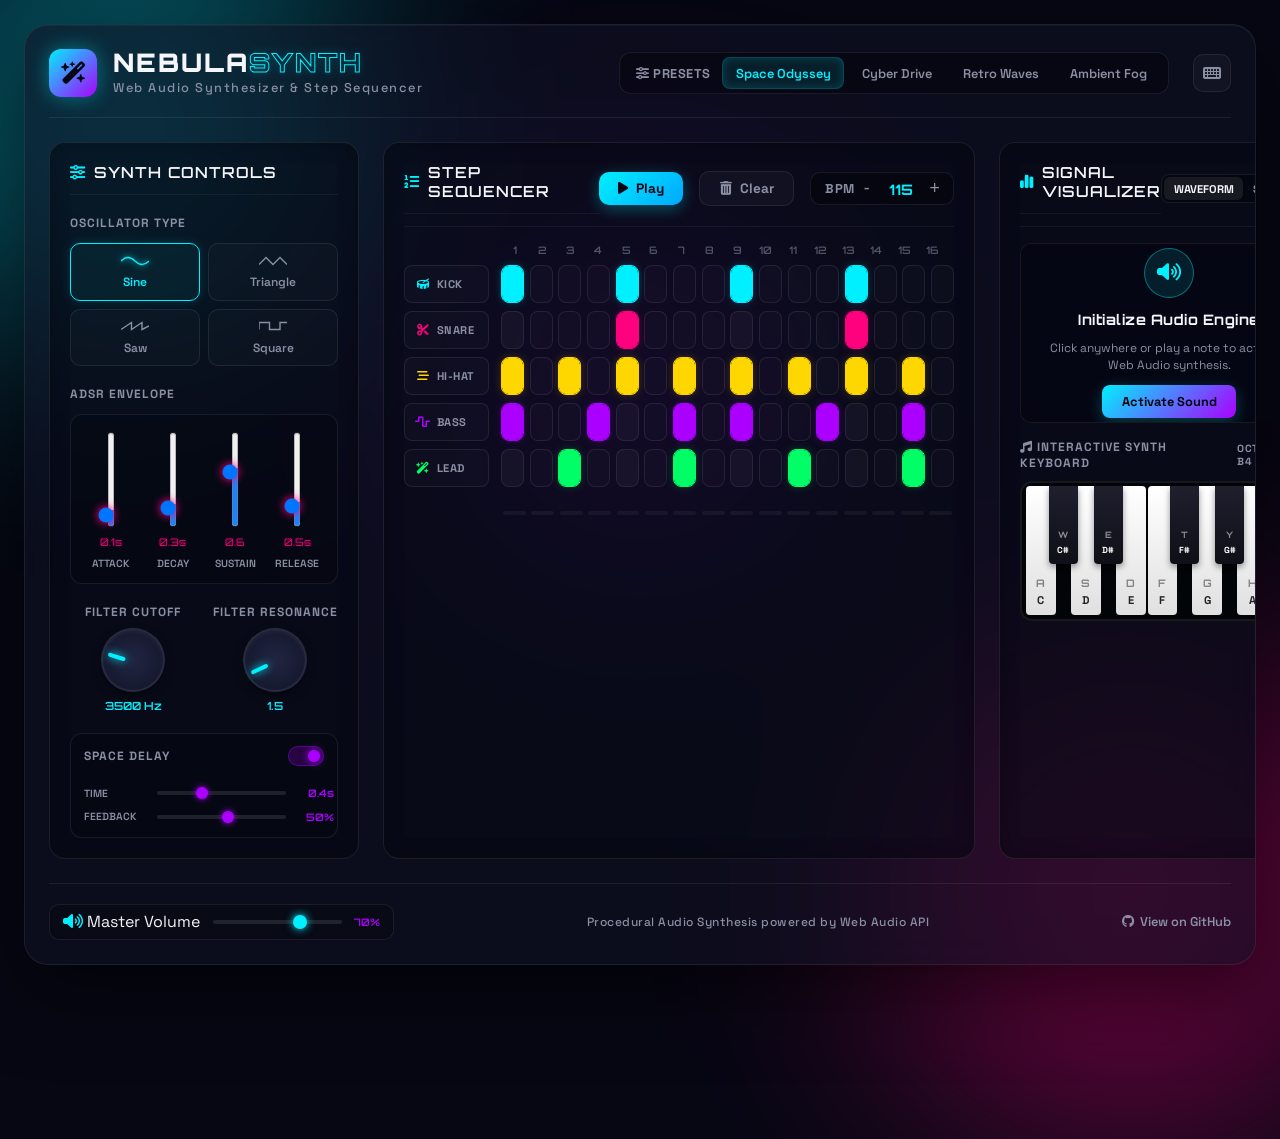
==== DevOps-Project-41/index.html @ b0fcc4f3 "Add DevOps-Project-41: NebulaSynth with Jenkins CI/CD Pipeline" ====
<!DOCTYPE html>
<html lang="en">
<head>
    <meta charset="UTF-8">
    <meta name="viewport" content="width=device-width, initial-scale=1.0">
    <title>NebulaSynth - Interactive Web Audio Synthesizer & Sequencer</title>
    <!-- Google Fonts -->
    <link rel="preconnect" href="https://fonts.googleapis.com">
    <link rel="preconnect" href="https://fonts.gstatic.com" crossorigin>
    <link href="https://fonts.googleapis.com/css2?family=Orbitron:wght@400;600;800;900&family=Space+Grotesk:wght@300;400;500;600;700&display=swap" rel="stylesheet">
    <!-- FontAwesome for Icons -->
    <link rel="stylesheet" href="https://cdnjs.cloudflare.com/ajax/libs/font-awesome/6.4.0/css/all.min.css">
    <!-- Main Stylesheet -->
    <link rel="stylesheet" href="styles.css">
</head>
<body>
    <!-- Ambient Background Lighting -->
    <div class="ambient-glow cyan-glow"></div>
    <div class="ambient-glow magenta-glow"></div>
    <div class="ambient-glow purple-glow"></div>
    
    <div class="app-container">
        <!-- Header Section -->
        <header class="app-header">
            <div class="logo-area">
                <div class="logo-icon">
                    <i class="fa-solid fa-wand-magic-sparkles"></i>
                </div>
                <div class="logo-text">
                    <h1>NEBULA<span>SYNTH</span></h1>
                    <p>Web Audio Synthesizer & Step Sequencer</p>
                </div>
            </div>
            
            <div class="header-controls">
                <!-- Preset Controller -->
                <div class="preset-selector">
                    <span class="control-label"><i class="fa-solid fa-sliders"></i> Presets</span>
                    <div class="preset-buttons">
                        <button class="preset-btn active" data-preset="space-odyssey">Space Odyssey</button>
                        <button class="preset-btn" data-preset="cyber-drive">Cyber Drive</button>
                        <button class="preset-btn" data-preset="retro-waves">Retro Waves</button>
                        <button class="preset-btn" data-preset="ambient-fog">Ambient Fog</button>
                    </div>
                </div>
                
                <!-- Quick Help Trigger -->
                <button id="help-btn" class="icon-btn tooltip" data-tooltip="Keyboard Shortcuts">
                    <i class="fa-solid fa-keyboard"></i>
                </button>
            </div>
        </header>

        <!-- Main Workspace Grid -->
        <main class="workspace-grid">
            <!-- Left Panel: Synth Controls & ADSR -->
            <section class="panel synth-panel">
                <h2 class="panel-title"><i class="fa-solid fa-sliders"></i> Synth Controls</h2>
                
                <!-- Oscillator Section -->
                <div class="control-group">
                    <h3 class="group-title">Oscillator Type</h3>
                    <div class="osc-selector">
                        <label class="osc-option">
                            <input type="radio" name="osc-type" value="sine" checked>
                            <span class="osc-card">
                                <svg viewBox="0 0 40 20"><path d="M 0 10 Q 10 0, 20 10 T 40 10" fill="none" stroke="currentColor" stroke-width="2"/></svg>
                                <span>Sine</span>
                            </span>
                        </label>
                        <label class="osc-option">
                            <input type="radio" name="osc-type" value="triangle">
                            <span class="osc-card">
                                <svg viewBox="0 0 40 20"><path d="M 0 15 L 10 5 L 20 15 L 30 5 L 40 15" fill="none" stroke="currentColor" stroke-width="2"/></svg>
                                <span>Triangle</span>
                            </span>
                        </label>
                        <label class="osc-option">
                            <input type="radio" name="osc-type" value="sawtooth">
                            <span class="osc-card">
                                <svg viewBox="0 0 40 20"><path d="M 0 15 L 15 5 L 15 15 L 30 5 L 30 15 L 40 10" fill="none" stroke="currentColor" stroke-width="2"/></svg>
                                <span>Saw</span>
                            </span>
                        </label>
                        <label class="osc-option">
                            <input type="radio" name="osc-type" value="square">
                            <span class="osc-card">
                                <svg viewBox="0 0 40 20"><path d="M 0 15 L 0 5 L 15 5 L 15 15 L 30 15 L 30 5 L 40 5" fill="none" stroke="currentColor" stroke-width="2"/></svg>
                                <span>Square</span>
                            </span>
                        </label>
                    </div>
                </div>

                <!-- ADSR Envelope -->
                <div class="control-group">
                    <h3 class="group-title">ADSR Envelope</h3>
                    <div class="envelope-grid">
                        <div class="fader-control">
                            <div class="slider-wrapper">
                                <input type="range" id="adsr-attack" min="0.01" max="1.5" step="0.01" value="0.1" class="vertical-slider">
                            </div>
                            <span class="fader-val" id="val-attack">0.1s</span>
                            <span class="fader-label">Attack</span>
                        </div>
                        <div class="fader-control">
                            <div class="slider-wrapper">
                                <input type="range" id="adsr-decay" min="0.01" max="2" step="0.01" value="0.3" class="vertical-slider">
                            </div>
                            <span class="fader-val" id="val-decay">0.3s</span>
                            <span class="fader-label">Decay</span>
                        </div>
                        <div class="fader-control">
                            <div class="slider-wrapper">
                                <input type="range" id="adsr-sustain" min="0" max="1" step="0.01" value="0.6" class="vertical-slider">
                            </div>
                            <span class="fader-val" id="val-sustain">0.6</span>
                            <span class="fader-label">Sustain</span>
                        </div>
                        <div class="fader-control">
                            <div class="slider-wrapper">
                                <input type="range" id="adsr-release" min="0.01" max="3" step="0.01" value="0.5" class="vertical-slider">
                            </div>
                            <span class="fader-val" id="val-release">0.5s</span>
                            <span class="fader-label">Release</span>
                        </div>
                    </div>
                </div>

                <!-- Filter & Delay Section -->
                <div class="control-group split-group">
                    <div class="sub-group">
                        <h3 class="group-title">Filter Cutoff</h3>
                        <div class="dial-container">
                            <div class="dial-wrapper">
                                <input type="range" id="filter-cutoff" min="50" max="15000" step="1" value="2500" class="dial-input">
                                <div class="dial-plate" id="cutoff-plate">
                                    <div class="dial-indicator"></div>
                                </div>
                            </div>
                            <span class="dial-val" id="val-cutoff">2500 Hz</span>
                        </div>
                    </div>
                    
                    <div class="sub-group">
                        <h3 class="group-title">Filter Resonance</h3>
                        <div class="dial-container">
                            <div class="dial-wrapper">
                                <input type="range" id="filter-resonance" min="0" max="20" step="0.1" value="1" class="dial-input">
                                <div class="dial-plate" id="res-plate">
                                    <div class="dial-indicator"></div>
                                </div>
                            </div>
                            <span class="dial-val" id="val-res">1.0</span>
                        </div>
                    </div>
                </div>

                <!-- Delay Effect -->
                <div class="control-group delay-control-group">
                    <div class="delay-header">
                        <h3 class="group-title">Space Delay</h3>
                        <label class="toggle-switch">
                            <input type="checkbox" id="delay-toggle">
                            <span class="toggle-slider"></span>
                        </label>
                    </div>
                    <div class="delay-sliders disabled-overlay" id="delay-controls">
                        <div class="horizontal-fader">
                            <span class="fader-lbl">Time</span>
                            <input type="range" id="delay-time" min="0.1" max="1" step="0.05" value="0.3">
                            <span class="val-lbl" id="val-delay-time">0.3s</span>
                        </div>
                        <div class="horizontal-fader">
                            <span class="fader-lbl">Feedback</span>
                            <input type="range" id="delay-feedback" min="0" max="0.9" step="0.05" value="0.4">
                            <span class="val-lbl" id="val-delay-feedback">40%</span>
                        </div>
                    </div>
                </div>
            </section>

            <!-- Center Panel: The Step Sequencer -->
            <section class="panel sequencer-panel">
                <div class="sequencer-header">
                    <h2 class="panel-title"><i class="fa-solid fa-list-ol"></i> Step Sequencer</h2>
                    <div class="sequencer-controls">
                        <!-- Transport Buttons -->
                        <button id="play-btn" class="transport-btn play-mode"><i class="fa-solid fa-play"></i> Play</button>
                        <button id="clear-btn" class="transport-btn secondary"><i class="fa-solid fa-trash-can"></i> Clear</button>
                        
                        <!-- Tempo Controller -->
                        <div class="tempo-control">
                            <span class="control-label">BPM</span>
                            <button class="tempo-adjust" id="bpm-minus">-</button>
                            <input type="number" id="bpm-val" value="120" min="60" max="240">
                            <button class="tempo-adjust" id="bpm-plus">+</button>
                        </div>
                    </div>
                </div>

                <!-- Sequencer Matrix Container -->
                <div class="matrix-wrapper">
                    <div class="matrix-header">
                        <div class="track-label-placeholder"></div>
                        <div class="steps-numbers">
                            <!-- JS Will generate step numbers 1-16 -->
                            <span>1</span><span>2</span><span>3</span><span>4</span>
                            <span>5</span><span>6</span><span>7</span><span>8</span>
                            <span>9</span><span>10</span><span>11</span><span>12</span>
                            <span>13</span><span>14</span><span>15</span><span>16</span>
                        </div>
                    </div>
                    
                    <div class="sequencer-matrix" id="sequencer-matrix">
                        <!-- Rows will be injected here by JS:
                             Row 1: Kick
                             Row 2: Snare
                             Row 3: Hi-hat
                             Row 4: Synth Bass
                             Row 5: Synth Lead
                        -->
                    </div>
                </div>

                <!-- Sequencer Playback Indicator Track -->
                <div class="timeline-indicator-container">
                    <div class="track-label-placeholder"></div>
                    <div class="timeline-dots" id="timeline-dots">
                        <!-- Dots will glow corresponding to active sequencer column -->
                    </div>
                </div>
            </section>

            <!-- Right Panel: Visualizer & Keyboard -->
            <section class="panel visualizer-panel">
                <div class="visualizer-header">
                    <h2 class="panel-title"><i class="fa-solid fa-chart-simple"></i> Signal Visualizer</h2>
                    <div class="visualizer-modes">
                        <button class="mode-btn active" data-mode="waveform">Waveform</button>
                        <button class="mode-btn" data-mode="frequency">Spectrum</button>
                    </div>
                </div>

                <!-- Audio Visualizer Canvas -->
                <div class="canvas-container">
                    <canvas id="visualizer-canvas"></canvas>
                    <!-- Loading / Interaction prompt overlay -->
                    <div class="audio-start-overlay" id="start-overlay">
                        <div class="overlay-content">
                            <div class="pulse-icon"><i class="fa-solid fa-volume-high"></i></div>
                            <h3>Initialize Audio Engine</h3>
                            <p>Click anywhere or play a note to activate Web Audio synthesis.</p>
                            <button class="action-btn" id="init-audio-btn">Activate Sound</button>
                        </div>
                    </div>
                </div>

                <!-- Keyboard Section -->
                <div class="keyboard-container">
                    <div class="keyboard-header">
                        <h3 class="group-title"><i class="fa-solid fa-music"></i> Interactive Synth Keyboard</h3>
                        <span class="octave-label">Octave: C4-B4</span>
                    </div>
                    
                    <div class="synth-keyboard" id="piano-keyboard">
                        <!-- Piano keys (12 keys in C4 octave) -->
                        <div class="key white-key" data-note="C4" data-key="a"><span class="key-hint">A</span><span class="note-name">C</span></div>
                        <div class="key black-key" data-note="C#4" data-key="w"><span class="key-hint">W</span><span class="note-name">C#</span></div>
                        <div class="key white-key" data-note="D4" data-key="s"><span class="key-hint">S</span><span class="note-name">D</span></div>
                        <div class="key black-key" data-note="D#4" data-key="e"><span class="key-hint">E</span><span class="note-name">D#</span></div>
                        <div class="key white-key" data-note="E4" data-key="d"><span class="key-hint">D</span><span class="note-name">E</span></div>
                        <div class="key white-key" data-note="F4" data-key="f"><span class="key-hint">F</span><span class="note-name">F</span></div>
                        <div class="key black-key" data-note="F#4" data-key="t"><span class="key-hint">T</span><span class="note-name">F#</span></div>
                        <div class="key white-key" data-note="G4" data-key="g"><span class="key-hint">G</span><span class="note-name">G</span></div>
                        <div class="key black-key" data-note="G#4" data-key="y"><span class="key-hint">Y</span><span class="note-name">G#</span></div>
                        <div class="key white-key" data-note="A4" data-key="h"><span class="key-hint">H</span><span class="note-name">A</span></div>
                        <div class="key black-key" data-note="A#4" data-key="u"><span class="key-hint">U</span><span class="note-name">A#</span></div>
                        <div class="key white-key" data-note="B4" data-key="j"><span class="key-hint">J</span><span class="note-name">B</span></div>
                    </div>
                </div>
            </section>
        </main>

        <!-- Keyboard Shortcut Overlay Modal -->
        <div class="modal" id="shortcuts-modal">
            <div class="modal-content">
                <button class="modal-close" id="modal-close-btn">&times;</button>
                <h2>Keyboard Mapping Reference</h2>
                <p>Play the synthesizer using your computer keyboard keys:</p>
                <div class="shortcut-grid">
                    <div class="shortcut-item"><kbd>A</kbd> <span>C4</span></div>
                    <div class="shortcut-item"><kbd>W</kbd> <span>C#4</span></div>
                    <div class="shortcut-item"><kbd>S</kbd> <span>D4</span></div>
                    <div class="shortcut-item"><kbd>E</kbd> <span>D#4</span></div>
                    <div class="shortcut-item"><kbd>D</kbd> <span>E4</span></div>
                    <div class="shortcut-item"><kbd>F</kbd> <span>F4</span></div>
                    <div class="shortcut-item"><kbd>T</kbd> <span>F#4</span></div>
                    <div class="shortcut-item"><kbd>G</kbd> <span>G4</span></div>
                    <div class="shortcut-item"><kbd>Y</kbd> <span>G#4</span></div>
                    <div class="shortcut-item"><kbd>H</kbd> <span>A4</span></div>
                    <div class="shortcut-item"><kbd>U</kbd> <span>A#4</span></div>
                    <div class="shortcut-item"><kbd>J</kbd> <span>B4</span></div>
                </div>
                <div class="spacer"></div>
                <h2>Control Shortcuts</h2>
                <div class="shortcut-grid">
                    <div class="shortcut-item"><kbd>Space</kbd> <span>Play / Pause Sequencer</span></div>
                    <div class="shortcut-item"><kbd>Esc</kbd> <span>Clear Matrix</span></div>
                </div>
            </div>
        </div>

        <!-- Master Volume / Footer Panel -->
        <footer class="app-footer">
            <div class="master-volume-control">
                <span class="footer-lbl"><i class="fa-solid fa-volume-high"></i> Master Volume</span>
                <input type="range" id="master-gain" min="0" max="1" step="0.05" value="0.7">
                <span class="val-lbl" id="val-master-gain">70%</span>
            </div>
            
            <div class="footer-tagline">
                <span>Procedural Audio Synthesis powered by Web Audio API</span>
            </div>

            <div class="footer-links">
                <a href="#" class="portfolio-link"><i class="fa-brands fa-github"></i> View on GitHub</a>
            </div>
        </footer>
    </div>

    <!-- Web Audio Engine Modules -->
    <script src="audio.js"></script>
    <script src="visualizer.js"></script>
    <script src="app.js"></script>
</body>
</html>
---- DevOps-Project-41/styles.css ----
/* ==========================================================================
   NEBULASYNTH - CORE DESIGN SYSTEM & STYLES
   ========================================================================== */

/* --- Custom Variables & Palette --- */
:root {
    --bg-darkest: #060713;
    --bg-dark: #0b0c1e;
    --bg-panel: rgba(15, 18, 36, 0.6);
    --bg-panel-solid: #0f1224;
    --border-color: rgba(255, 255, 255, 0.08);
    --border-color-glow: rgba(0, 240, 255, 0.3);
    
    /* Neon Accents */
    --neon-cyan: #00f0ff;
    --neon-cyan-glow: rgba(0, 240, 255, 0.4);
    --neon-magenta: #ff007f;
    --neon-magenta-glow: rgba(255, 0, 127, 0.4);
    --neon-purple: #ab00ff;
    --neon-purple-glow: rgba(171, 0, 255, 0.4);
    
    /* Text Colors */
    --text-primary: #f5f6fa;
    --text-secondary: #8a8fa3;
    --text-muted: #4e5366;
    
    /* Fonts */
    --font-primary: 'Space Grotesk', sans-serif;
    --font-display: 'Orbitron', sans-serif;
    
    /* Transitions */
    --transition-fast: 0.15s ease;
    --transition-normal: 0.3s cubic-bezier(0.16, 1, 0.3, 1);
}

/* --- Reset & Global --- */
* {
    box-sizing: border-box;
    margin: 0;
    padding: 0;
    user-select: none;
    -webkit-user-drag: none;
}

body {
    background-color: var(--bg-darkest);
    color: var(--text-primary);
    font-family: var(--font-primary);
    min-height: 100vh;
    overflow-x: hidden;
    position: relative;
    display: flex;
    justify-content: center;
    align-items: center;
    padding: 1.5rem;
}

/* --- Ambient Glow Elements --- */
.ambient-glow {
    position: absolute;
    border-radius: 50%;
    filter: blur(120px);
    z-index: 0;
    opacity: 0.4;
    pointer-events: none;
    transition: all 2s ease-in-out;
}

.cyan-glow {
    width: 450px;
    height: 450px;
    background: var(--neon-cyan);
    top: -100px;
    left: -100px;
    animation: floatGlow 12s infinite alternate;
}

.magenta-glow {
    width: 500px;
    height: 500px;
    background: var(--neon-magenta);
    bottom: -150px;
    right: -100px;
    animation: floatGlow 15s infinite alternate-reverse;
}

.purple-glow {
    width: 350px;
    height: 350px;
    background: var(--neon-purple);
    top: 40%;
    left: 50%;
    transform: translate(-50%, -50%);
    animation: pulseGlow 8s infinite alternate;
}

@keyframes floatGlow {
    0% { transform: translate(0, 0) scale(1); }
    100% { transform: translate(60px, 40px) scale(1.1); }
}

@keyframes pulseGlow {
    0% { opacity: 0.2; transform: translate(-50%, -50%) scale(0.95); }
    100% { opacity: 0.45; transform: translate(-50%, -50%) scale(1.05); }
}

/* --- Scrollbar Customization --- */
::-webkit-scrollbar {
    width: 6px;
    height: 6px;
}
::-webkit-scrollbar-track {
    background: rgba(0,0,0,0.1);
}
::-webkit-scrollbar-thumb {
    background: rgba(255, 255, 255, 0.15);
    border-radius: 3px;
}
::-webkit-scrollbar-thumb:hover {
    background: rgba(255, 255, 255, 0.3);
}

/* --- Core Layout --- */
.app-container {
    width: 100%;
    max-width: 1400px;
    z-index: 10;
    background: var(--bg-panel);
    backdrop-filter: blur(20px);
    -webkit-backdrop-filter: blur(20px);
    border: 1px solid var(--border-color);
    border-radius: 24px;
    box-shadow: 0 24px 80px rgba(0, 0, 0, 0.6), 
                inset 0 1px 1px rgba(255, 255, 255, 0.05);
    display: flex;
    flex-direction: column;
    overflow: hidden;
    padding: 1.5rem;
    gap: 1.5rem;
}

/* --- Header --- */
.app-header {
    display: flex;
    justify-content: space-between;
    align-items: center;
    border-bottom: 1px solid var(--border-color);
    padding-bottom: 1.25rem;
}

.logo-area {
    display: flex;
    align-items: center;
    gap: 1rem;
}

.logo-icon {
    width: 48px;
    height: 48px;
    background: linear-gradient(135deg, var(--neon-cyan), var(--neon-purple));
    border-radius: 12px;
    display: flex;
    align-items: center;
    justify-content: center;
    color: var(--bg-darkest);
    font-size: 1.4rem;
    box-shadow: 0 0 20px rgba(0, 240, 255, 0.4);
}

.logo-text h1 {
    font-family: var(--font-display);
    font-size: 1.6rem;
    font-weight: 900;
    letter-spacing: 2px;
    line-height: 1;
}

.logo-text h1 span {
    color: transparent;
    -webkit-text-stroke: 1px var(--neon-cyan);
    filter: drop-shadow(0 0 5px var(--neon-cyan-glow));
}

.logo-text p {
    font-size: 0.8rem;
    color: var(--text-secondary);
    letter-spacing: 1.5px;
    margin-top: 0.25rem;
    font-weight: 500;
}

/* Header Controls & Presets */
.header-controls {
    display: flex;
    align-items: center;
    gap: 1.5rem;
}

.preset-selector {
    display: flex;
    align-items: center;
    background: rgba(0, 0, 0, 0.3);
    border: 1px solid var(--border-color);
    padding: 0.35rem 0.5rem;
    border-radius: 12px;
    gap: 0.75rem;
}

.control-label {
    font-size: 0.8rem;
    font-weight: 700;
    color: var(--text-secondary);
    text-transform: uppercase;
    letter-spacing: 0.5px;
    padding-left: 0.5rem;
}

.preset-buttons {
    display: flex;
    gap: 0.35rem;
}

.preset-btn {
    background: transparent;
    border: none;
    color: var(--text-secondary);
    padding: 0.4rem 0.8rem;
    border-radius: 8px;
    font-size: 0.8rem;
    font-weight: 600;
    cursor: pointer;
    font-family: var(--font-primary);
    transition: var(--transition-fast);
}

.preset-btn:hover {
    color: var(--text-primary);
    background: rgba(255, 255, 255, 0.05);
}

.preset-btn.active {
    color: var(--neon-cyan);
    background: rgba(0, 240, 255, 0.1);
    box-shadow: inset 0 0 8px rgba(0, 240, 255, 0.2);
    border: 1px solid rgba(0, 240, 255, 0.2);
    margin: -1px; /* Offset border addition */
}

/* Icon Buttons / Tooltips */
.icon-btn {
    width: 38px;
    height: 38px;
    border-radius: 10px;
    border: 1px solid var(--border-color);
    background: rgba(255, 255, 255, 0.03);
    color: var(--text-secondary);
    display: flex;
    align-items: center;
    justify-content: center;
    cursor: pointer;
    font-size: 1rem;
    transition: var(--transition-fast);
    position: relative;
}

.icon-btn:hover {
    color: var(--neon-cyan);
    border-color: var(--neon-cyan-glow);
    background: rgba(0, 240, 255, 0.05);
    box-shadow: 0 0 10px rgba(0, 240, 255, 0.15);
}

/* Tooltip Styling */
.tooltip::before {
    content: attr(data-tooltip);
    position: absolute;
    bottom: -35px;
    right: 50%;
    transform: translateX(50%);
    background: var(--bg-panel-solid);
    border: 1px solid var(--border-color);
    padding: 4px 8px;
    border-radius: 6px;
    font-size: 0.75rem;
    color: var(--text-primary);
    white-space: nowrap;
    opacity: 0;
    pointer-events: none;
    transition: var(--transition-fast);
    box-shadow: 0 5px 15px rgba(0,0,0,0.5);
}

.tooltip:hover::before {
    opacity: 1;
    bottom: -42px;
}


/* --- Main Workspace Grid --- */
.workspace-grid {
    display: grid;
    grid-template-columns: 310px 1fr 340px;
    gap: 1.5rem;
    min-height: 520px;
}

/* --- Panel Styling --- */
.panel {
    background: rgba(7, 9, 21, 0.5);
    border: 1px solid var(--border-color);
    border-radius: 16px;
    padding: 1.25rem;
    display: flex;
    flex-direction: column;
    gap: 1.25rem;
    box-shadow: inset 0 0 20px rgba(0,0,0,0.3);
}

.panel-title {
    font-family: var(--font-display);
    font-size: 0.95rem;
    font-weight: 600;
    text-transform: uppercase;
    letter-spacing: 1px;
    color: var(--text-primary);
    display: flex;
    align-items: center;
    gap: 0.5rem;
    border-bottom: 1px solid rgba(255, 255, 255, 0.05);
    padding-bottom: 0.75rem;
}

.panel-title i {
    color: var(--neon-cyan);
}

/* --- Left Panel: Synthesizer Controls --- */
.control-group {
    display: flex;
    flex-direction: column;
    gap: 0.75rem;
}

.group-title {
    font-size: 0.75rem;
    color: var(--text-secondary);
    text-transform: uppercase;
    letter-spacing: 1px;
    font-weight: 700;
}

/* Oscillator selector */
.osc-selector {
    display: grid;
    grid-template-columns: repeat(2, 1fr);
    gap: 0.5rem;
}

.osc-option {
    cursor: pointer;
}

.osc-option input {
    display: none;
}

.osc-card {
    display: flex;
    flex-direction: column;
    align-items: center;
    gap: 0.4rem;
    padding: 0.6rem;
    border: 1px solid var(--border-color);
    background: rgba(255, 255, 255, 0.02);
    border-radius: 10px;
    transition: var(--transition-fast);
    color: var(--text-secondary);
}

.osc-card svg {
    width: 28px;
    height: 14px;
    stroke: var(--text-secondary);
    transition: var(--transition-fast);
}

.osc-card span {
    font-size: 0.75rem;
    font-weight: 600;
}

.osc-option:hover .osc-card {
    border-color: rgba(255, 255, 255, 0.15);
    background: rgba(255, 255, 255, 0.04);
    color: var(--text-primary);
}

.osc-option input:checked + .osc-card {
    border-color: var(--neon-cyan);
    background: rgba(0, 240, 255, 0.05);
    color: var(--neon-cyan);
    box-shadow: 0 0 12px rgba(0, 240, 255, 0.15);
}

.osc-option input:checked + .osc-card svg {
    stroke: var(--neon-cyan);
    filter: drop-shadow(0 0 3px var(--neon-cyan));
}

/* ADSR Envelope Faders */
.envelope-grid {
    display: grid;
    grid-template-columns: repeat(4, 1fr);
    gap: 0.5rem;
    background: rgba(0, 0, 0, 0.2);
    padding: 0.8rem;
    border-radius: 12px;
    border: 1px solid var(--border-color);
    height: 170px;
}

.fader-control {
    display: flex;
    flex-direction: column;
    align-items: center;
    justify-content: flex-end;
    gap: 0.5rem;
    height: 100%;
}

.slider-wrapper {
    height: 95px;
    position: relative;
    display: flex;
    justify-content: center;
}

/* Vertical Slider style override */
.vertical-slider {
    -webkit-appearance: none;
    appearance: none;
    width: 6px;
    height: 95px;
    background: rgba(255, 255, 255, 0.1);
    border-radius: 3px;
    outline: none;
    writing-mode: bt-lr; /* IE */
    -webkit-appearance: slider-vertical; /* Webkit */
}

/* Custom slider track and thumb */
.vertical-slider::-webkit-slider-runnable-track {
    width: 6px;
    background: rgba(255, 255, 255, 0.1);
    border-radius: 3px;
}

.vertical-slider::-webkit-slider-thumb {
    -webkit-appearance: none;
    appearance: none;
    width: 16px;
    height: 16px;
    border-radius: 50%;
    background: var(--neon-magenta);
    border: 2px solid var(--bg-darkest);
    cursor: pointer;
    box-shadow: 0 0 8px var(--neon-magenta);
    margin-left: -5px; /* Offset alignment for Chrome */
    transition: var(--transition-fast);
}

.vertical-slider::-webkit-slider-thumb:hover {
    background: var(--text-primary);
    box-shadow: 0 0 12px var(--text-primary);
    transform: scale(1.1);
}

.fader-val {
    font-family: var(--font-display);
    font-size: 0.65rem;
    color: var(--neon-magenta);
    text-shadow: 0 0 4px rgba(255, 0, 127, 0.3);
}

.fader-label {
    font-size: 0.65rem;
    color: var(--text-secondary);
    text-transform: uppercase;
    font-weight: 600;
}

/* Dial Knobs */
.split-group {
    display: grid;
    grid-template-columns: repeat(2, 1fr);
    gap: 1rem !important;
}

.sub-group {
    display: flex;
    flex-direction: column;
    align-items: center;
    gap: 0.5rem;
}

.dial-container {
    display: flex;
    flex-direction: column;
    align-items: center;
    gap: 0.4rem;
}

.dial-wrapper {
    position: relative;
    width: 64px;
    height: 64px;
}

.dial-input {
    position: absolute;
    width: 100%;
    height: 100%;
    opacity: 0;
    cursor: pointer;
    z-index: 10;
}

.dial-plate {
    width: 100%;
    height: 100%;
    border-radius: 50%;
    background: radial-gradient(circle, #212542 0%, #111428 100%);
    border: 2px solid var(--border-color);
    box-shadow: 0 4px 10px rgba(0,0,0,0.4), 
                inset 0 2px 4px rgba(255,255,255,0.05);
    position: relative;
    display: flex;
    align-items: center;
    justify-content: center;
    transition: border-color var(--transition-fast);
}

.dial-wrapper:hover .dial-plate {
    border-color: var(--neon-cyan-glow);
}

.dial-indicator {
    width: 4px;
    height: 18px;
    background: var(--neon-cyan);
    border-radius: 2px;
    position: absolute;
    top: 6px;
    transform-origin: 50% 26px; /* Anchor rotation point */
    transition: transform var(--transition-fast);
    box-shadow: 0 0 8px var(--neon-cyan);
}

.dial-val {
    font-family: var(--font-display);
    font-size: 0.7rem;
    color: var(--neon-cyan);
    font-weight: 600;
}

/* Space Delay Controls */
.delay-control-group {
    background: rgba(0, 0, 0, 0.2);
    border: 1px solid var(--border-color);
    border-radius: 12px;
    padding: 0.8rem;
}

.delay-header {
    display: flex;
    justify-content: space-between;
    align-items: center;
    margin-bottom: 0.5rem;
}

/* Toggle Switch */
.toggle-switch {
    position: relative;
    display: inline-block;
    width: 36px;
    height: 20px;
}

.toggle-switch input {
    opacity: 0;
    width: 0;
    height: 0;
}

.toggle-slider {
    position: absolute;
    cursor: pointer;
    top: 0;
    left: 0;
    right: 0;
    bottom: 0;
    background-color: rgba(255, 255, 255, 0.1);
    transition: .4s;
    border-radius: 20px;
    border: 1px solid var(--border-color);
}

.toggle-slider:before {
    position: absolute;
    content: "";
    height: 12px;
    width: 12px;
    left: 3px;
    bottom: 3px;
    background-color: var(--text-secondary);
    transition: .4s;
    border-radius: 50%;
}

.toggle-switch input:checked + .toggle-slider {
    background-color: rgba(171, 0, 255, 0.2);
    border-color: var(--neon-purple-glow);
}

.toggle-switch input:checked + .toggle-slider:before {
    transform: translateX(16px);
    background-color: var(--neon-purple);
    box-shadow: 0 0 8px var(--neon-purple);
}

/* Delay Sliders */
.delay-sliders {
    display: flex;
    flex-direction: column;
    gap: 0.6rem;
    transition: opacity var(--transition-fast);
}

.disabled-overlay {
    opacity: 0.3;
    pointer-events: none;
}

.horizontal-fader {
    display: grid;
    grid-template-columns: 65px 1fr 40px;
    align-items: center;
    gap: 0.5rem;
}

.fader-lbl {
    font-size: 0.65rem;
    color: var(--text-secondary);
    text-transform: uppercase;
    font-weight: 600;
}

.horizontal-fader input[type="range"] {
    -webkit-appearance: none;
    appearance: none;
    height: 4px;
    background: rgba(255,255,255,0.1);
    border-radius: 2px;
    outline: none;
}

.horizontal-fader input[type="range"]::-webkit-slider-thumb {
    -webkit-appearance: none;
    appearance: none;
    width: 12px;
    height: 12px;
    border-radius: 50%;
    background: var(--neon-purple);
    box-shadow: 0 0 6px var(--neon-purple);
    cursor: pointer;
    transition: var(--transition-fast);
}

.horizontal-fader input[type="range"]::-webkit-slider-thumb:hover {
    background: var(--text-primary);
    box-shadow: 0 0 10px var(--text-primary);
}

.val-lbl {
    font-family: var(--font-display);
    font-size: 0.65rem;
    color: var(--neon-purple);
    text-align: right;
    font-weight: 600;
}


/* --- Center Panel: Step Sequencer --- */
.sequencer-panel {
    gap: 1rem;
}

.sequencer-header {
    display: flex;
    justify-content: space-between;
    align-items: center;
    border-bottom: 1px solid rgba(255, 255, 255, 0.05);
    padding-bottom: 0.75rem;
}

.sequencer-controls {
    display: flex;
    align-items: center;
    gap: 1rem;
}

/* Transport Buttons */
.transport-btn {
    background: linear-gradient(135deg, var(--neon-cyan), #00a8ff);
    color: var(--bg-darkest);
    border: none;
    padding: 0.5rem 1.2rem;
    border-radius: 10px;
    font-weight: 700;
    cursor: pointer;
    font-family: var(--font-primary);
    font-size: 0.85rem;
    display: flex;
    align-items: center;
    gap: 0.5rem;
    box-shadow: 0 4px 15px rgba(0, 240, 255, 0.3);
    transition: var(--transition-fast);
}

.transport-btn:hover {
    transform: translateY(-1px);
    box-shadow: 0 6px 20px rgba(0, 240, 255, 0.5);
}

.transport-btn:active {
    transform: translateY(1px);
}

.transport-btn.pause-mode {
    background: linear-gradient(135deg, var(--neon-magenta), #b8005b);
    color: var(--text-primary);
    box-shadow: 0 4px 15px rgba(255, 0, 127, 0.3);
}

.transport-btn.pause-mode:hover {
    box-shadow: 0 6px 20px rgba(255, 0, 127, 0.5);
}

.transport-btn.secondary {
    background: rgba(255, 255, 255, 0.03);
    border: 1px solid var(--border-color);
    color: var(--text-secondary);
    box-shadow: none;
}

.transport-btn.secondary:hover {
    color: var(--text-primary);
    background: rgba(255, 255, 255, 0.08);
    border-color: rgba(255, 255, 255, 0.2);
    box-shadow: none;
}

/* Tempo Control */
.tempo-control {
    display: flex;
    align-items: center;
    background: rgba(0,0,0,0.3);
    border: 1px solid var(--border-color);
    border-radius: 10px;
    padding: 0.2rem 0.4rem;
}

.tempo-adjust {
    background: transparent;
    border: none;
    color: var(--text-secondary);
    width: 24px;
    height: 24px;
    font-size: 1.1rem;
    cursor: pointer;
    display: flex;
    align-items: center;
    justify-content: center;
    border-radius: 6px;
    transition: var(--transition-fast);
}

.tempo-adjust:hover {
    background: rgba(255,255,255,0.05);
    color: var(--text-primary);
}

.tempo-control input {
    background: transparent;
    border: none;
    color: var(--neon-cyan);
    font-family: var(--font-display);
    font-size: 0.9rem;
    font-weight: 700;
    width: 44px;
    text-align: center;
    outline: none;
    -moz-appearance: textfield;
}

.tempo-control input::-webkit-outer-spin-button,
.tempo-control input::-webkit-inner-spin-button {
    -webkit-appearance: none;
    margin: 0;
}

/* Sequencer Matrix */
.matrix-wrapper {
    display: flex;
    flex-direction: column;
    gap: 0.5rem;
    overflow-x: auto;
    padding-bottom: 0.5rem;
}

.matrix-header {
    display: grid;
    grid-template-columns: 85px 1fr;
    align-items: center;
    gap: 0.75rem;
    padding-right: 0.5rem;
}

.track-label-placeholder {
    width: 85px;
}

.steps-numbers {
    display: grid;
    grid-template-columns: repeat(16, 1fr);
    text-align: center;
    font-size: 0.65rem;
    color: var(--text-muted);
    font-family: var(--font-display);
    font-weight: 600;
}

.sequencer-matrix {
    display: flex;
    flex-direction: column;
    gap: 0.5rem;
    min-width: 550px;
}

/* Matrix Row */
.matrix-row {
    display: grid;
    grid-template-columns: 85px 1fr;
    align-items: center;
    gap: 0.75rem;
}

.track-info {
    display: flex;
    align-items: center;
    gap: 0.4rem;
    background: rgba(255, 255, 255, 0.02);
    border: 1px solid var(--border-color);
    padding: 0.5rem 0.6rem;
    border-radius: 8px;
    min-width: 85px;
    height: 38px;
}

.track-icon {
    font-size: 0.75rem;
    width: 16px;
    text-align: center;
}

.row-kick .track-icon { color: var(--neon-cyan); }
.row-snare .track-icon { color: var(--neon-magenta); }
.row-hihat .track-icon { color: #ffd700; }
.row-bass .track-icon { color: var(--neon-purple); }
.row-lead .track-icon { color: #00ff66; }

.track-name {
    font-size: 0.7rem;
    font-weight: 700;
    text-transform: uppercase;
    color: var(--text-secondary);
    letter-spacing: 0.5px;
}

/* Step Pads Grid */
.pads-grid {
    display: grid;
    grid-template-columns: repeat(16, 1fr);
    gap: 0.35rem;
}

/* Pad Styling */
.pad {
    height: 38px;
    background: rgba(255, 255, 255, 0.02);
    border: 1px solid var(--border-color);
    border-radius: 8px;
    cursor: pointer;
    transition: all 0.1s ease;
    position: relative;
    overflow: hidden;
}

.pad::after {
    content: '';
    position: absolute;
    top: 0;
    left: 0;
    right: 0;
    bottom: 0;
    opacity: 0.15;
    pointer-events: none;
    transition: opacity var(--transition-fast);
}

.pad:hover {
    background: rgba(255, 255, 255, 0.06);
    border-color: rgba(255, 255, 255, 0.15);
}

/* Grid Beat Shading (Beats 1, 5, 9, 13) */
.pad.beat-accent {
    background: rgba(255, 255, 255, 0.04);
}

/* Selected active states by track */
.row-kick .pad.active {
    background: rgba(0, 240, 255, 0.15);
    border-color: var(--neon-cyan);
    box-shadow: 0 0 10px rgba(0, 240, 255, 0.2);
}
.row-kick .pad.active::after { background: var(--neon-cyan); opacity: 1; }

.row-snare .pad.active {
    background: rgba(255, 0, 127, 0.15);
    border-color: var(--neon-magenta);
    box-shadow: 0 0 10px rgba(255, 0, 127, 0.2);
}
.row-snare .pad.active::after { background: var(--neon-magenta); opacity: 1; }

.row-hihat .pad.active {
    background: rgba(255, 215, 0, 0.15);
    border-color: #ffd700;
    box-shadow: 0 0 10px rgba(255, 215, 0, 0.2);
}
.row-hihat .pad.active::after { background: #ffd700; opacity: 1; }

.row-bass .pad.active {
    background: rgba(171, 0, 255, 0.15);
    border-color: var(--neon-purple);
    box-shadow: 0 0 10px rgba(171, 0, 255, 0.2);
}
.row-bass .pad.active::after { background: var(--neon-purple); opacity: 1; }

.row-lead .pad.active {
    background: rgba(0, 255, 102, 0.15);
    border-color: #00ff66;
    box-shadow: 0 0 10px rgba(0, 255, 102, 0.2);
}
.row-lead .pad.active::after { background: #00ff66; opacity: 1; }

/* Playing cursor column state */
.pad.playing {
    transform: scale(0.92);
    border-color: rgba(255,255,255,0.4) !important;
}

.pad.playing.active {
    filter: brightness(1.4);
    box-shadow: 0 0 15px rgba(255, 255, 255, 0.4) !important;
}

/* Timeline Indicators */
.timeline-indicator-container {
    display: grid;
    grid-template-columns: 85px 1fr;
    gap: 0.75rem;
}

.timeline-dots {
    display: grid;
    grid-template-columns: repeat(16, 1fr);
    gap: 0.35rem;
    padding: 0 2px;
}

.timeline-dot {
    height: 4px;
    border-radius: 2px;
    background: rgba(255, 255, 255, 0.05);
    transition: all 0.1s ease;
}

.timeline-dot.active {
    background: var(--neon-cyan);
    box-shadow: 0 0 8px var(--neon-cyan);
}


/* --- Right Panel: Visualizer & Keyboard --- */
.visualizer-panel {
    gap: 1rem;
}

.visualizer-header {
    display: flex;
    justify-content: space-between;
    align-items: center;
    border-bottom: 1px solid rgba(255, 255, 255, 0.05);
    padding-bottom: 0.75rem;
}

.visualizer-modes {
    display: flex;
    background: rgba(0,0,0,0.3);
    border: 1px solid var(--border-color);
    padding: 2px;
    border-radius: 8px;
}

.mode-btn {
    background: transparent;
    border: none;
    color: var(--text-secondary);
    font-size: 0.7rem;
    font-weight: 700;
    padding: 0.3rem 0.6rem;
    border-radius: 6px;
    cursor: pointer;
    font-family: var(--font-primary);
    text-transform: uppercase;
    transition: var(--transition-fast);
}

.mode-btn:hover {
    color: var(--text-primary);
}

.mode-btn.active {
    background: rgba(255, 255, 255, 0.08);
    color: var(--text-primary);
}

/* Canvas Box */
.canvas-container {
    height: 180px;
    border: 1px solid var(--border-color);
    background: #04050d;
    border-radius: 12px;
    position: relative;
    overflow: hidden;
    box-shadow: inset 0 0 15px rgba(0,0,0,0.8);
}

#visualizer-canvas {
    width: 100%;
    height: 100%;
    display: block;
}

/* Audio Start Overlay */
.audio-start-overlay {
    position: absolute;
    top: 0;
    left: 0;
    right: 0;
    bottom: 0;
    background: rgba(6, 7, 19, 0.95);
    z-index: 100;
    display: flex;
    align-items: center;
    justify-content: center;
    text-align: center;
    padding: 1rem;
    transition: opacity 0.5s ease;
}

.overlay-content {
    display: flex;
    flex-direction: column;
    align-items: center;
    gap: 0.75rem;
    max-width: 250px;
}

.pulse-icon {
    width: 50px;
    height: 50px;
    border-radius: 50%;
    background: rgba(0, 240, 255, 0.1);
    border: 1px solid var(--neon-cyan-glow);
    display: flex;
    align-items: center;
    justify-content: center;
    color: var(--neon-cyan);
    font-size: 1.2rem;
    animation: pulseIcon 2s infinite;
}

@keyframes pulseIcon {
    0% { box-shadow: 0 0 0 0 rgba(0, 240, 255, 0.4); }
    70% { box-shadow: 0 0 0 15px rgba(0, 240, 255, 0); }
    100% { box-shadow: 0 0 0 0 rgba(0, 240, 255, 0); }
}

.overlay-content h3 {
    font-family: var(--font-display);
    font-size: 0.9rem;
    letter-spacing: 0.5px;
}

.overlay-content p {
    font-size: 0.75rem;
    color: var(--text-secondary);
    line-height: 1.4;
}

.action-btn {
    background: linear-gradient(135deg, var(--neon-cyan), var(--neon-purple));
    border: none;
    color: var(--bg-darkest);
    padding: 0.5rem 1.2rem;
    font-family: var(--font-primary);
    font-weight: 700;
    font-size: 0.8rem;
    border-radius: 8px;
    cursor: pointer;
    box-shadow: 0 4px 15px rgba(0, 240, 255, 0.25);
    transition: var(--transition-fast);
}

.action-btn:hover {
    transform: scale(1.02);
    box-shadow: 0 6px 20px rgba(0, 240, 255, 0.4);
}

/* Keyboard Styling */
.keyboard-container {
    display: flex;
    flex-direction: column;
    gap: 0.6rem;
}

.keyboard-header {
    display: flex;
    justify-content: space-between;
    align-items: center;
}

.octave-label {
    font-size: 0.65rem;
    color: var(--text-secondary);
    font-weight: 700;
    text-transform: uppercase;
    letter-spacing: 0.5px;
}

.synth-keyboard {
    display: flex;
    height: 140px;
    background: #030408;
    border: 2px solid var(--border-color);
    border-radius: 12px;
    padding: 0.2rem;
    position: relative;
    overflow: hidden;
}

.key {
    flex: 1;
    position: relative;
    cursor: pointer;
    display: flex;
    flex-direction: column;
    justify-content: flex-end;
    align-items: center;
    padding-bottom: 0.5rem;
    border-radius: 4px;
    transition: background var(--transition-fast), transform 0.05s ease, box-shadow var(--transition-fast);
}

.white-key {
    background: linear-gradient(to bottom, #ffffff 0%, #e0e0e0 100%);
    color: #222222;
    z-index: 1;
    margin: 0 1px;
}

.white-key:hover {
    background: #f0f0f0;
}

.white-key.active {
    background: linear-gradient(to bottom, var(--neon-cyan) 0%, #00bbcc 100%);
    box-shadow: inset 0 0 12px rgba(0,0,0,0.2), 0 0 10px var(--neon-cyan-glow);
    color: var(--bg-darkest);
    transform: translateY(2px);
}

.black-key {
    background: linear-gradient(to bottom, #1f1f2e 0%, #0f0f17 100%);
    color: #ffffff;
    z-index: 2;
    margin: 0 -8px; /* Overlap white keys */
    height: 60%;
    border-radius: 0 0 4px 4px;
    box-shadow: 0 3px 6px rgba(0,0,0,0.4);
}

.black-key:hover {
    background: #2b2b3d;
}

.black-key.active {
    background: linear-gradient(to bottom, var(--neon-magenta) 0%, #c2005a 100%);
    box-shadow: 0 0 10px var(--neon-magenta-glow);
    transform: translateY(2px);
}

.key-hint {
    font-family: var(--font-display);
    font-size: 0.65rem;
    font-weight: 700;
    opacity: 0.5;
    margin-bottom: 0.2rem;
}

.note-name {
    font-size: 0.7rem;
    font-weight: 700;
}

.black-key .key-hint, .black-key .note-name {
    font-size: 0.55rem;
}


/* --- Footer & Master Volume --- */
.app-footer {
    border-top: 1px solid var(--border-color);
    padding-top: 1.25rem;
    display: flex;
    justify-content: space-between;
    align-items: center;
}

.master-volume-control {
    display: flex;
    align-items: center;
    gap: 0.8rem;
    background: rgba(0,0,0,0.2);
    border: 1px solid var(--border-color);
    padding: 0.4rem 0.8rem;
    border-radius: 10px;
    min-width: 250px;
}

.master-volume-control i {
    color: var(--neon-cyan);
}

.master-volume-control input[type="range"] {
    -webkit-appearance: none;
    appearance: none;
    height: 4px;
    flex: 1;
    background: rgba(255,255,255,0.1);
    border-radius: 2px;
    outline: none;
}

.master-volume-control input[type="range"]::-webkit-slider-thumb {
    -webkit-appearance: none;
    appearance: none;
    width: 14px;
    height: 14px;
    border-radius: 50%;
    background: var(--neon-cyan);
    box-shadow: 0 0 8px var(--neon-cyan);
    cursor: pointer;
    transition: var(--transition-fast);
}

.master-volume-control input[type="range"]::-webkit-slider-thumb:hover {
    background: var(--text-primary);
    box-shadow: 0 0 12px var(--text-primary);
}

.footer-tagline {
    font-size: 0.75rem;
    color: var(--text-secondary);
    font-weight: 500;
    letter-spacing: 0.5px;
}

.footer-links a {
    color: var(--text-secondary);
    font-size: 0.8rem;
    font-weight: 600;
    text-decoration: none;
    transition: var(--transition-fast);
    display: flex;
    align-items: center;
    gap: 0.4rem;
}

.footer-links a:hover {
    color: var(--neon-cyan);
    text-shadow: 0 0 6px var(--neon-cyan-glow);
}


/* --- Keyboard Shortcuts Modal --- */
.modal {
    position: fixed;
    top: 0;
    left: 0;
    right: 0;
    bottom: 0;
    background: rgba(3, 4, 10, 0.85);
    backdrop-filter: blur(8px);
    -webkit-backdrop-filter: blur(8px);
    z-index: 1000;
    display: flex;
    align-items: center;
    justify-content: center;
    opacity: 0;
    pointer-events: none;
    transition: opacity var(--transition-normal);
}

.modal.open {
    opacity: 1;
    pointer-events: all;
}

.modal-content {
    background: var(--bg-panel-solid);
    border: 1px solid var(--border-color);
    box-shadow: 0 20px 60px rgba(0,0,0,0.8), 0 0 30px rgba(0, 240, 255, 0.05);
    border-radius: 20px;
    width: 90%;
    max-width: 450px;
    padding: 2rem;
    position: relative;
    transform: scale(0.95);
    transition: transform var(--transition-normal);
}

.modal.open .modal-content {
    transform: scale(1);
}

.modal-close {
    position: absolute;
    top: 1.25rem;
    right: 1.25rem;
    background: transparent;
    border: none;
    color: var(--text-secondary);
    font-size: 1.8rem;
    line-height: 1;
    cursor: pointer;
    transition: var(--transition-fast);
}

.modal-close:hover {
    color: var(--neon-magenta);
}

.modal-content h2 {
    font-family: var(--font-display);
    font-size: 1.1rem;
    margin-bottom: 1rem;
    border-bottom: 1px solid rgba(255, 255, 255, 0.05);
    padding-bottom: 0.5rem;
    text-transform: uppercase;
    letter-spacing: 0.5px;
    color: var(--neon-cyan);
}

.modal-content p {
    font-size: 0.8rem;
    color: var(--text-secondary);
    margin-bottom: 1rem;
}

.shortcut-grid {
    display: grid;
    grid-template-columns: repeat(2, 1fr);
    gap: 0.75rem;
}

.shortcut-item {
    display: flex;
    align-items: center;
    gap: 0.6rem;
}

kbd {
    background: rgba(255,255,255,0.06);
    border: 1px solid rgba(255,255,255,0.1);
    box-shadow: 0 2px 0 rgba(255,255,255,0.15);
    border-radius: 4px;
    padding: 2px 6px;
    font-family: monospace;
    font-size: 0.85rem;
    color: var(--text-primary);
    min-width: 24px;
    text-align: center;
}

.shortcut-item span {
    font-size: 0.8rem;
    color: var(--text-secondary);
}

.spacer {
    height: 1.5rem;
}


/* --- Responsive Adjustments --- */
@media (max-width: 1200px) {
    .workspace-grid {
        grid-template-columns: 1fr;
        gap: 1.5rem;
    }
    
    body {
        padding: 1rem;
    }
    
    .synth-panel {
        order: 2;
    }
    
    .sequencer-panel {
        order: 1;
    }
    
    .visualizer-panel {
        order: 3;
    }
}

@media (max-width: 768px) {
    .app-header {
        flex-direction: column;
        align-items: flex-start;
        gap: 1rem;
    }
    
    .header-controls {
        width: 100%;
        justify-content: space-between;
    }
    
    .app-footer {
        flex-direction: column;
        gap: 1rem;
        align-items: flex-start;
    }
    
    .master-volume-control {
        width: 100%;
    }
}
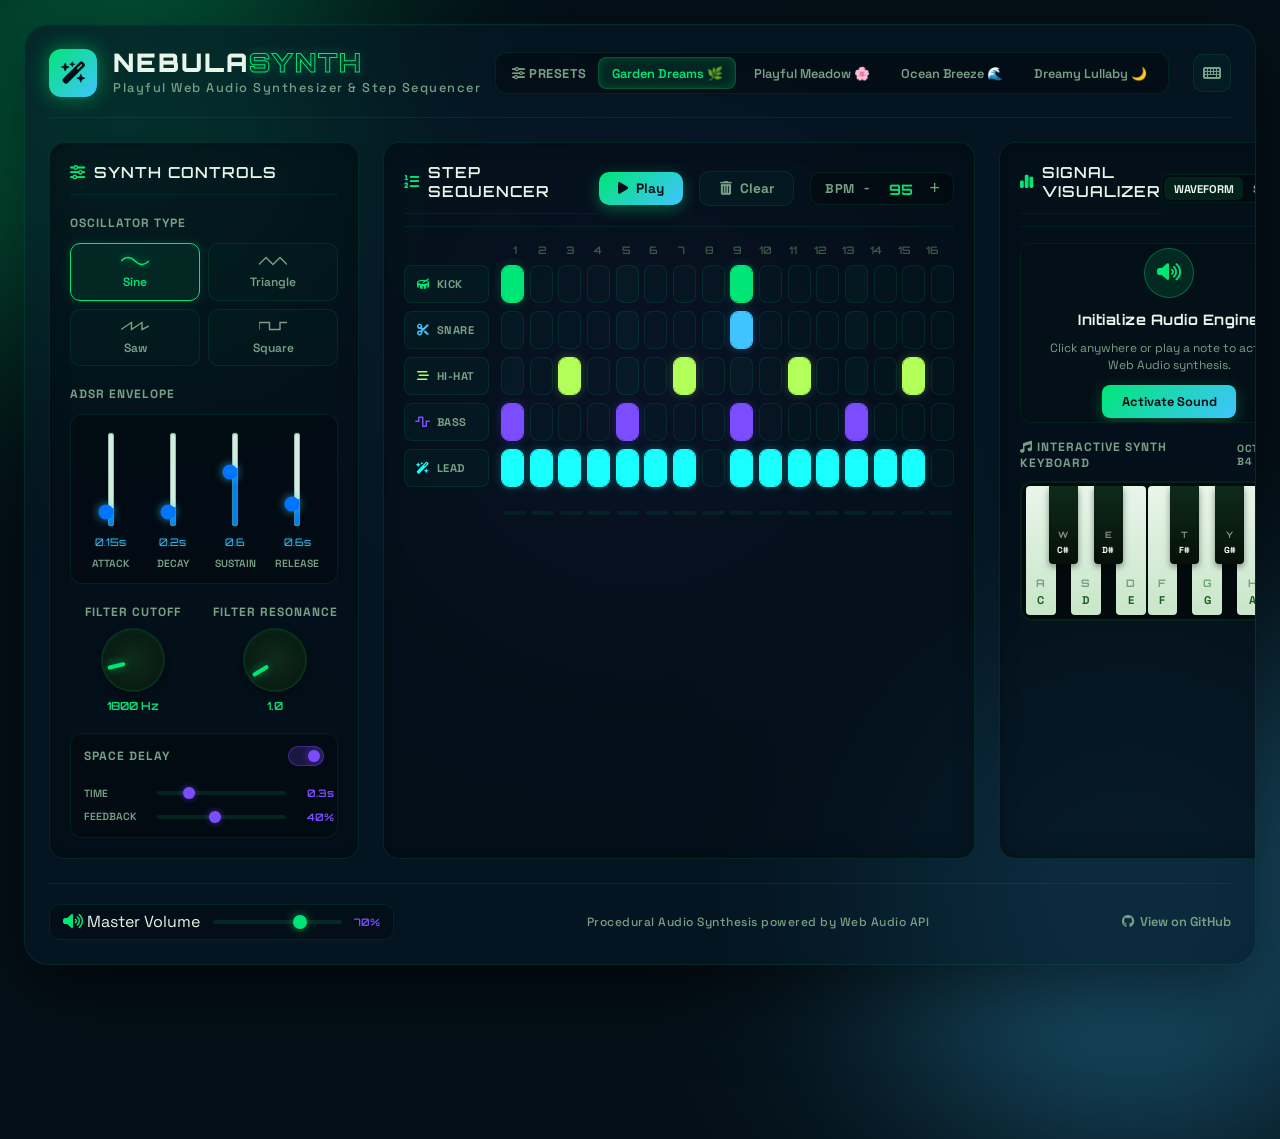
==== commit 8dc4b8d9: "Feat: Overhaul sound engine and UI to a playful, pleasant green & blue theme for kids" ====
--- a/DevOps-Project-41/index.html
+++ b/DevOps-Project-41/index.html
@@ -28,7 +28,7 @@
                 </div>
                 <div class="logo-text">
                     <h1>NEBULA<span>SYNTH</span></h1>
-                    <p>Web Audio Synthesizer & Step Sequencer</p>
+                    <p>Playful Web Audio Synthesizer & Step Sequencer</p>
                 </div>
             </div>
             
@@ -37,10 +37,10 @@
                 <div class="preset-selector">
                     <span class="control-label"><i class="fa-solid fa-sliders"></i> Presets</span>
                     <div class="preset-buttons">
-                        <button class="preset-btn active" data-preset="space-odyssey">Space Odyssey</button>
-                        <button class="preset-btn" data-preset="cyber-drive">Cyber Drive</button>
-                        <button class="preset-btn" data-preset="retro-waves">Retro Waves</button>
-                        <button class="preset-btn" data-preset="ambient-fog">Ambient Fog</button>
+                        <button class="preset-btn active" data-preset="space-odyssey">Garden Dreams 🌿</button>
+                        <button class="preset-btn" data-preset="cyber-drive">Playful Meadow 🌸</button>
+                        <button class="preset-btn" data-preset="retro-waves">Ocean Breeze 🌊</button>
+                        <button class="preset-btn" data-preset="ambient-fog">Dreamy Lullaby 🌙</button>
                     </div>
                 </div>
                 
--- a/DevOps-Project-41/styles.css
+++ b/DevOps-Project-41/styles.css
@@ -1,28 +1,29 @@
 /* ==========================================================================
-   NEBULASYNTH - CORE DESIGN SYSTEM & STYLES
+   NEBULASYNTH - GARDEN DREAMSCAPE THEME 🌿💙
+   A playful green & blue theme designed for children
    ========================================================================== */
 
 /* --- Custom Variables & Palette --- */
 :root {
-    --bg-darkest: #060713;
-    --bg-dark: #0b0c1e;
-    --bg-panel: rgba(15, 18, 36, 0.6);
-    --bg-panel-solid: #0f1224;
-    --border-color: rgba(255, 255, 255, 0.08);
-    --border-color-glow: rgba(0, 240, 255, 0.3);
+    --bg-darkest: #041018;
+    --bg-dark: #061a24;
+    --bg-panel: rgba(6, 24, 38, 0.65);
+    --bg-panel-solid: #081e30;
+    --border-color: rgba(0, 230, 118, 0.1);
+    --border-color-glow: rgba(0, 230, 118, 0.35);
     
-    /* Neon Accents */
-    --neon-cyan: #00f0ff;
-    --neon-cyan-glow: rgba(0, 240, 255, 0.4);
-    --neon-magenta: #ff007f;
-    --neon-magenta-glow: rgba(255, 0, 127, 0.4);
-    --neon-purple: #ab00ff;
-    --neon-purple-glow: rgba(171, 0, 255, 0.4);
+    /* Garden Dreamscape Accents */
+    --neon-cyan: #00e676;
+    --neon-cyan-glow: rgba(0, 230, 118, 0.4);
+    --neon-magenta: #40c4ff;
+    --neon-magenta-glow: rgba(64, 196, 255, 0.4);
+    --neon-purple: #7c4dff;
+    --neon-purple-glow: rgba(124, 77, 255, 0.4);
     
     /* Text Colors */
-    --text-primary: #f5f6fa;
-    --text-secondary: #8a8fa3;
-    --text-muted: #4e5366;
+    --text-primary: #e8f5e9;
+    --text-secondary: #78a085;
+    --text-muted: #3a5a45;
     
     /* Fonts */
     --font-primary: 'Space Grotesk', sans-serif;
@@ -69,7 +70,7 @@
 .cyan-glow {
     width: 450px;
     height: 450px;
-    background: var(--neon-cyan);
+    background: #00e676;
     top: -100px;
     left: -100px;
     animation: floatGlow 12s infinite alternate;
@@ -78,7 +79,7 @@
 .magenta-glow {
     width: 500px;
     height: 500px;
-    background: var(--neon-magenta);
+    background: #40c4ff;
     bottom: -150px;
     right: -100px;
     animation: floatGlow 15s infinite alternate-reverse;
@@ -87,7 +88,7 @@
 .purple-glow {
     width: 350px;
     height: 350px;
-    background: var(--neon-purple);
+    background: #7c4dff;
     top: 40%;
     left: 50%;
     transform: translate(-50%, -50%);
@@ -113,11 +114,11 @@
     background: rgba(0,0,0,0.1);
 }
 ::-webkit-scrollbar-thumb {
-    background: rgba(255, 255, 255, 0.15);
+    background: rgba(0, 230, 118, 0.2);
     border-radius: 3px;
 }
 ::-webkit-scrollbar-thumb:hover {
-    background: rgba(255, 255, 255, 0.3);
+    background: rgba(0, 230, 118, 0.4);
 }
 
 /* --- Core Layout --- */
@@ -131,7 +132,7 @@
     border: 1px solid var(--border-color);
     border-radius: 24px;
     box-shadow: 0 24px 80px rgba(0, 0, 0, 0.6), 
-                inset 0 1px 1px rgba(255, 255, 255, 0.05);
+                inset 0 1px 1px rgba(0, 230, 118, 0.05);
     display: flex;
     flex-direction: column;
     overflow: hidden;
@@ -157,14 +158,14 @@
 .logo-icon {
     width: 48px;
     height: 48px;
-    background: linear-gradient(135deg, var(--neon-cyan), var(--neon-purple));
+    background: linear-gradient(135deg, #00e676, #40c4ff);
     border-radius: 12px;
     display: flex;
     align-items: center;
     justify-content: center;
     color: var(--bg-darkest);
     font-size: 1.4rem;
-    box-shadow: 0 0 20px rgba(0, 240, 255, 0.4);
+    box-shadow: 0 0 20px rgba(0, 230, 118, 0.5);
 }
 
 .logo-text h1 {
@@ -177,8 +178,8 @@
 
 .logo-text h1 span {
     color: transparent;
-    -webkit-text-stroke: 1px var(--neon-cyan);
-    filter: drop-shadow(0 0 5px var(--neon-cyan-glow));
+    -webkit-text-stroke: 1px #00e676;
+    filter: drop-shadow(0 0 5px rgba(0, 230, 118, 0.5));
 }
 
 .logo-text p {
@@ -235,15 +236,15 @@
 
 .preset-btn:hover {
     color: var(--text-primary);
-    background: rgba(255, 255, 255, 0.05);
+    background: rgba(0, 230, 118, 0.06);
 }
 
 .preset-btn.active {
-    color: var(--neon-cyan);
-    background: rgba(0, 240, 255, 0.1);
-    box-shadow: inset 0 0 8px rgba(0, 240, 255, 0.2);
-    border: 1px solid rgba(0, 240, 255, 0.2);
-    margin: -1px; /* Offset border addition */
+    color: #00e676;
+    background: rgba(0, 230, 118, 0.12);
+    box-shadow: inset 0 0 8px rgba(0, 230, 118, 0.2);
+    border: 1px solid rgba(0, 230, 118, 0.25);
+    margin: -1px;
 }
 
 /* Icon Buttons / Tooltips */
@@ -252,7 +253,7 @@
     height: 38px;
     border-radius: 10px;
     border: 1px solid var(--border-color);
-    background: rgba(255, 255, 255, 0.03);
+    background: rgba(0, 230, 118, 0.03);
     color: var(--text-secondary);
     display: flex;
     align-items: center;
@@ -264,10 +265,10 @@
 }
 
 .icon-btn:hover {
-    color: var(--neon-cyan);
-    border-color: var(--neon-cyan-glow);
-    background: rgba(0, 240, 255, 0.05);
-    box-shadow: 0 0 10px rgba(0, 240, 255, 0.15);
+    color: #00e676;
+    border-color: rgba(0, 230, 118, 0.35);
+    background: rgba(0, 230, 118, 0.08);
+    box-shadow: 0 0 10px rgba(0, 230, 118, 0.15);
 }
 
 /* Tooltip Styling */
@@ -306,7 +307,7 @@
 
 /* --- Panel Styling --- */
 .panel {
-    background: rgba(7, 9, 21, 0.5);
+    background: rgba(4, 14, 22, 0.55);
     border: 1px solid var(--border-color);
     border-radius: 16px;
     padding: 1.25rem;
@@ -326,12 +327,12 @@
     display: flex;
     align-items: center;
     gap: 0.5rem;
-    border-bottom: 1px solid rgba(255, 255, 255, 0.05);
+    border-bottom: 1px solid rgba(0, 230, 118, 0.08);
     padding-bottom: 0.75rem;
 }
 
 .panel-title i {
-    color: var(--neon-cyan);
+    color: #00e676;
 }
 
 /* --- Left Panel: Synthesizer Controls --- */
@@ -371,7 +372,7 @@
     gap: 0.4rem;
     padding: 0.6rem;
     border: 1px solid var(--border-color);
-    background: rgba(255, 255, 255, 0.02);
+    background: rgba(0, 230, 118, 0.02);
     border-radius: 10px;
     transition: var(--transition-fast);
     color: var(--text-secondary);
@@ -390,21 +391,21 @@
 }
 
 .osc-option:hover .osc-card {
-    border-color: rgba(255, 255, 255, 0.15);
-    background: rgba(255, 255, 255, 0.04);
+    border-color: rgba(0, 230, 118, 0.2);
+    background: rgba(0, 230, 118, 0.05);
     color: var(--text-primary);
 }
 
 .osc-option input:checked + .osc-card {
-    border-color: var(--neon-cyan);
-    background: rgba(0, 240, 255, 0.05);
-    color: var(--neon-cyan);
-    box-shadow: 0 0 12px rgba(0, 240, 255, 0.15);
+    border-color: #00e676;
+    background: rgba(0, 230, 118, 0.08);
+    color: #00e676;
+    box-shadow: 0 0 12px rgba(0, 230, 118, 0.15);
 }
 
 .osc-option input:checked + .osc-card svg {
-    stroke: var(--neon-cyan);
-    filter: drop-shadow(0 0 3px var(--neon-cyan));
+    stroke: #00e676;
+    filter: drop-shadow(0 0 3px rgba(0, 230, 118, 0.6));
 }
 
 /* ADSR Envelope Faders */
@@ -412,7 +413,7 @@
     display: grid;
     grid-template-columns: repeat(4, 1fr);
     gap: 0.5rem;
-    background: rgba(0, 0, 0, 0.2);
+    background: rgba(0, 0, 0, 0.25);
     padding: 0.8rem;
     border-radius: 12px;
     border: 1px solid var(--border-color);
@@ -435,23 +436,21 @@
     justify-content: center;
 }
 
-/* Vertical Slider style override */
 .vertical-slider {
     -webkit-appearance: none;
     appearance: none;
     width: 6px;
     height: 95px;
-    background: rgba(255, 255, 255, 0.1);
+    background: rgba(0, 230, 118, 0.12);
     border-radius: 3px;
     outline: none;
-    writing-mode: bt-lr; /* IE */
-    -webkit-appearance: slider-vertical; /* Webkit */
-}
-
-/* Custom slider track and thumb */
+    writing-mode: bt-lr;
+    -webkit-appearance: slider-vertical;
+}
+
 .vertical-slider::-webkit-slider-runnable-track {
     width: 6px;
-    background: rgba(255, 255, 255, 0.1);
+    background: rgba(0, 230, 118, 0.12);
     border-radius: 3px;
 }
 
@@ -461,11 +460,11 @@
     width: 16px;
     height: 16px;
     border-radius: 50%;
-    background: var(--neon-magenta);
+    background: #40c4ff;
     border: 2px solid var(--bg-darkest);
     cursor: pointer;
-    box-shadow: 0 0 8px var(--neon-magenta);
-    margin-left: -5px; /* Offset alignment for Chrome */
+    box-shadow: 0 0 8px rgba(64, 196, 255, 0.6);
+    margin-left: -5px;
     transition: var(--transition-fast);
 }
 
@@ -478,8 +477,8 @@
 .fader-val {
     font-family: var(--font-display);
     font-size: 0.65rem;
-    color: var(--neon-magenta);
-    text-shadow: 0 0 4px rgba(255, 0, 127, 0.3);
+    color: #40c4ff;
+    text-shadow: 0 0 4px rgba(64, 196, 255, 0.3);
 }
 
 .fader-label {
@@ -529,10 +528,10 @@
     width: 100%;
     height: 100%;
     border-radius: 50%;
-    background: radial-gradient(circle, #212542 0%, #111428 100%);
+    background: radial-gradient(circle, #0e2a1a 0%, #061510 100%);
     border: 2px solid var(--border-color);
     box-shadow: 0 4px 10px rgba(0,0,0,0.4), 
-                inset 0 2px 4px rgba(255,255,255,0.05);
+                inset 0 2px 4px rgba(0, 230, 118, 0.05);
     position: relative;
     display: flex;
     align-items: center;
@@ -541,31 +540,31 @@
 }
 
 .dial-wrapper:hover .dial-plate {
-    border-color: var(--neon-cyan-glow);
+    border-color: rgba(0, 230, 118, 0.35);
 }
 
 .dial-indicator {
     width: 4px;
     height: 18px;
-    background: var(--neon-cyan);
+    background: #00e676;
     border-radius: 2px;
     position: absolute;
     top: 6px;
-    transform-origin: 50% 26px; /* Anchor rotation point */
+    transform-origin: 50% 26px;
     transition: transform var(--transition-fast);
-    box-shadow: 0 0 8px var(--neon-cyan);
+    box-shadow: 0 0 8px rgba(0, 230, 118, 0.6);
 }
 
 .dial-val {
     font-family: var(--font-display);
     font-size: 0.7rem;
-    color: var(--neon-cyan);
+    color: #00e676;
     font-weight: 600;
 }
 
 /* Space Delay Controls */
 .delay-control-group {
-    background: rgba(0, 0, 0, 0.2);
+    background: rgba(0, 0, 0, 0.25);
     border: 1px solid var(--border-color);
     border-radius: 12px;
     padding: 0.8rem;
@@ -599,7 +598,7 @@
     left: 0;
     right: 0;
     bottom: 0;
-    background-color: rgba(255, 255, 255, 0.1);
+    background-color: rgba(0, 230, 118, 0.1);
     transition: .4s;
     border-radius: 20px;
     border: 1px solid var(--border-color);
@@ -618,17 +617,16 @@
 }
 
 .toggle-switch input:checked + .toggle-slider {
-    background-color: rgba(171, 0, 255, 0.2);
-    border-color: var(--neon-purple-glow);
+    background-color: rgba(124, 77, 255, 0.2);
+    border-color: rgba(124, 77, 255, 0.4);
 }
 
 .toggle-switch input:checked + .toggle-slider:before {
     transform: translateX(16px);
-    background-color: var(--neon-purple);
-    box-shadow: 0 0 8px var(--neon-purple);
-}
-
-/* Delay Sliders */
+    background-color: #7c4dff;
+    box-shadow: 0 0 8px rgba(124, 77, 255, 0.6);
+}
+
 .delay-sliders {
     display: flex;
     flex-direction: column;
@@ -659,7 +657,7 @@
     -webkit-appearance: none;
     appearance: none;
     height: 4px;
-    background: rgba(255,255,255,0.1);
+    background: rgba(0, 230, 118, 0.12);
     border-radius: 2px;
     outline: none;
 }
@@ -670,8 +668,8 @@
     width: 12px;
     height: 12px;
     border-radius: 50%;
-    background: var(--neon-purple);
-    box-shadow: 0 0 6px var(--neon-purple);
+    background: #7c4dff;
+    box-shadow: 0 0 6px rgba(124, 77, 255, 0.6);
     cursor: pointer;
     transition: var(--transition-fast);
 }
@@ -684,34 +682,31 @@
 .val-lbl {
     font-family: var(--font-display);
     font-size: 0.65rem;
-    color: var(--neon-purple);
+    color: #7c4dff;
     text-align: right;
     font-weight: 600;
 }
 
 
 /* --- Center Panel: Step Sequencer --- */
-.sequencer-panel {
+.sequencer-panel { gap: 1rem; }
+
+.sequencer-header {
+    display: flex;
+    justify-content: space-between;
+    align-items: center;
+    border-bottom: 1px solid rgba(0, 230, 118, 0.08);
+    padding-bottom: 0.75rem;
+}
+
+.sequencer-controls {
+    display: flex;
+    align-items: center;
     gap: 1rem;
 }
 
-.sequencer-header {
-    display: flex;
-    justify-content: space-between;
-    align-items: center;
-    border-bottom: 1px solid rgba(255, 255, 255, 0.05);
-    padding-bottom: 0.75rem;
-}
-
-.sequencer-controls {
-    display: flex;
-    align-items: center;
-    gap: 1rem;
-}
-
-/* Transport Buttons */
 .transport-btn {
-    background: linear-gradient(135deg, var(--neon-cyan), #00a8ff);
+    background: linear-gradient(135deg, #00e676, #40c4ff);
     color: var(--bg-darkest);
     border: none;
     padding: 0.5rem 1.2rem;
@@ -723,31 +718,29 @@
     display: flex;
     align-items: center;
     gap: 0.5rem;
-    box-shadow: 0 4px 15px rgba(0, 240, 255, 0.3);
+    box-shadow: 0 4px 15px rgba(0, 230, 118, 0.35);
     transition: var(--transition-fast);
 }
 
 .transport-btn:hover {
     transform: translateY(-1px);
-    box-shadow: 0 6px 20px rgba(0, 240, 255, 0.5);
-}
-
-.transport-btn:active {
-    transform: translateY(1px);
-}
+    box-shadow: 0 6px 20px rgba(0, 230, 118, 0.55);
+}
+
+.transport-btn:active { transform: translateY(1px); }
 
 .transport-btn.pause-mode {
-    background: linear-gradient(135deg, var(--neon-magenta), #b8005b);
+    background: linear-gradient(135deg, #40c4ff, #7c4dff);
     color: var(--text-primary);
-    box-shadow: 0 4px 15px rgba(255, 0, 127, 0.3);
+    box-shadow: 0 4px 15px rgba(64, 196, 255, 0.35);
 }
 
 .transport-btn.pause-mode:hover {
-    box-shadow: 0 6px 20px rgba(255, 0, 127, 0.5);
+    box-shadow: 0 6px 20px rgba(64, 196, 255, 0.55);
 }
 
 .transport-btn.secondary {
-    background: rgba(255, 255, 255, 0.03);
+    background: rgba(0, 230, 118, 0.04);
     border: 1px solid var(--border-color);
     color: var(--text-secondary);
     box-shadow: none;
@@ -755,12 +748,11 @@
 
 .transport-btn.secondary:hover {
     color: var(--text-primary);
-    background: rgba(255, 255, 255, 0.08);
-    border-color: rgba(255, 255, 255, 0.2);
+    background: rgba(0, 230, 118, 0.08);
+    border-color: rgba(0, 230, 118, 0.2);
     box-shadow: none;
 }
 
-/* Tempo Control */
 .tempo-control {
     display: flex;
     align-items: center;
@@ -786,14 +778,14 @@
 }
 
 .tempo-adjust:hover {
-    background: rgba(255,255,255,0.05);
+    background: rgba(0, 230, 118, 0.08);
     color: var(--text-primary);
 }
 
 .tempo-control input {
     background: transparent;
     border: none;
-    color: var(--neon-cyan);
+    color: #00e676;
     font-family: var(--font-display);
     font-size: 0.9rem;
     font-weight: 700;
@@ -810,56 +802,19 @@
 }
 
 /* Sequencer Matrix */
-.matrix-wrapper {
-    display: flex;
-    flex-direction: column;
-    gap: 0.5rem;
-    overflow-x: auto;
-    padding-bottom: 0.5rem;
-}
-
-.matrix-header {
-    display: grid;
-    grid-template-columns: 85px 1fr;
-    align-items: center;
-    gap: 0.75rem;
-    padding-right: 0.5rem;
-}
-
-.track-label-placeholder {
-    width: 85px;
-}
-
-.steps-numbers {
-    display: grid;
-    grid-template-columns: repeat(16, 1fr);
-    text-align: center;
-    font-size: 0.65rem;
-    color: var(--text-muted);
-    font-family: var(--font-display);
-    font-weight: 600;
-}
-
-.sequencer-matrix {
-    display: flex;
-    flex-direction: column;
-    gap: 0.5rem;
-    min-width: 550px;
-}
-
-/* Matrix Row */
-.matrix-row {
-    display: grid;
-    grid-template-columns: 85px 1fr;
-    align-items: center;
-    gap: 0.75rem;
-}
+.matrix-wrapper { display: flex; flex-direction: column; gap: 0.5rem; overflow-x: auto; padding-bottom: 0.5rem; }
+.matrix-header { display: grid; grid-template-columns: 85px 1fr; align-items: center; gap: 0.75rem; padding-right: 0.5rem; }
+.track-label-placeholder { width: 85px; }
+.steps-numbers { display: grid; grid-template-columns: repeat(16, 1fr); text-align: center; font-size: 0.65rem; color: var(--text-muted); font-family: var(--font-display); font-weight: 600; }
+.sequencer-matrix { display: flex; flex-direction: column; gap: 0.5rem; min-width: 550px; }
+
+.matrix-row { display: grid; grid-template-columns: 85px 1fr; align-items: center; gap: 0.75rem; }
 
 .track-info {
     display: flex;
     align-items: center;
     gap: 0.4rem;
-    background: rgba(255, 255, 255, 0.02);
+    background: rgba(0, 230, 118, 0.03);
     border: 1px solid var(--border-color);
     padding: 0.5rem 0.6rem;
     border-radius: 8px;
@@ -867,37 +822,21 @@
     height: 38px;
 }
 
-.track-icon {
-    font-size: 0.75rem;
-    width: 16px;
-    text-align: center;
-}
-
-.row-kick .track-icon { color: var(--neon-cyan); }
-.row-snare .track-icon { color: var(--neon-magenta); }
-.row-hihat .track-icon { color: #ffd700; }
-.row-bass .track-icon { color: var(--neon-purple); }
-.row-lead .track-icon { color: #00ff66; }
-
-.track-name {
-    font-size: 0.7rem;
-    font-weight: 700;
-    text-transform: uppercase;
-    color: var(--text-secondary);
-    letter-spacing: 0.5px;
-}
-
-/* Step Pads Grid */
-.pads-grid {
-    display: grid;
-    grid-template-columns: repeat(16, 1fr);
-    gap: 0.35rem;
-}
-
-/* Pad Styling */
+.track-icon { font-size: 0.75rem; width: 16px; text-align: center; }
+
+.row-kick .track-icon { color: #00e676; }
+.row-snare .track-icon { color: #40c4ff; }
+.row-hihat .track-icon { color: #b2ff59; }
+.row-bass .track-icon { color: #7c4dff; }
+.row-lead .track-icon { color: #18ffff; }
+
+.track-name { font-size: 0.7rem; font-weight: 700; text-transform: uppercase; color: var(--text-secondary); letter-spacing: 0.5px; }
+
+.pads-grid { display: grid; grid-template-columns: repeat(16, 1fr); gap: 0.35rem; }
+
 .pad {
     height: 38px;
-    background: rgba(255, 255, 255, 0.02);
+    background: rgba(0, 230, 118, 0.02);
     border: 1px solid var(--border-color);
     border-radius: 8px;
     cursor: pointer;
@@ -906,568 +845,117 @@
     overflow: hidden;
 }
 
-.pad::after {
-    content: '';
-    position: absolute;
-    top: 0;
-    left: 0;
-    right: 0;
-    bottom: 0;
-    opacity: 0.15;
-    pointer-events: none;
-    transition: opacity var(--transition-fast);
-}
-
-.pad:hover {
-    background: rgba(255, 255, 255, 0.06);
-    border-color: rgba(255, 255, 255, 0.15);
-}
-
-/* Grid Beat Shading (Beats 1, 5, 9, 13) */
-.pad.beat-accent {
-    background: rgba(255, 255, 255, 0.04);
-}
-
-/* Selected active states by track */
-.row-kick .pad.active {
-    background: rgba(0, 240, 255, 0.15);
-    border-color: var(--neon-cyan);
-    box-shadow: 0 0 10px rgba(0, 240, 255, 0.2);
-}
-.row-kick .pad.active::after { background: var(--neon-cyan); opacity: 1; }
-
-.row-snare .pad.active {
-    background: rgba(255, 0, 127, 0.15);
-    border-color: var(--neon-magenta);
-    box-shadow: 0 0 10px rgba(255, 0, 127, 0.2);
-}
-.row-snare .pad.active::after { background: var(--neon-magenta); opacity: 1; }
-
-.row-hihat .pad.active {
-    background: rgba(255, 215, 0, 0.15);
-    border-color: #ffd700;
-    box-shadow: 0 0 10px rgba(255, 215, 0, 0.2);
-}
-.row-hihat .pad.active::after { background: #ffd700; opacity: 1; }
-
-.row-bass .pad.active {
-    background: rgba(171, 0, 255, 0.15);
-    border-color: var(--neon-purple);
-    box-shadow: 0 0 10px rgba(171, 0, 255, 0.2);
-}
-.row-bass .pad.active::after { background: var(--neon-purple); opacity: 1; }
-
-.row-lead .pad.active {
-    background: rgba(0, 255, 102, 0.15);
-    border-color: #00ff66;
-    box-shadow: 0 0 10px rgba(0, 255, 102, 0.2);
-}
-.row-lead .pad.active::after { background: #00ff66; opacity: 1; }
-
-/* Playing cursor column state */
-.pad.playing {
-    transform: scale(0.92);
-    border-color: rgba(255,255,255,0.4) !important;
-}
-
-.pad.playing.active {
-    filter: brightness(1.4);
-    box-shadow: 0 0 15px rgba(255, 255, 255, 0.4) !important;
-}
-
-/* Timeline Indicators */
-.timeline-indicator-container {
-    display: grid;
-    grid-template-columns: 85px 1fr;
-    gap: 0.75rem;
-}
-
-.timeline-dots {
-    display: grid;
-    grid-template-columns: repeat(16, 1fr);
-    gap: 0.35rem;
-    padding: 0 2px;
-}
-
-.timeline-dot {
-    height: 4px;
-    border-radius: 2px;
-    background: rgba(255, 255, 255, 0.05);
-    transition: all 0.1s ease;
-}
-
-.timeline-dot.active {
-    background: var(--neon-cyan);
-    box-shadow: 0 0 8px var(--neon-cyan);
-}
-
+.pad::after { content: ''; position: absolute; top: 0; left: 0; right: 0; bottom: 0; opacity: 0.15; pointer-events: none; transition: opacity var(--transition-fast); }
+
+.pad:hover { background: rgba(0, 230, 118, 0.07); border-color: rgba(0, 230, 118, 0.2); }
+
+.pad.beat-accent { background: rgba(0, 230, 118, 0.04); }
+
+.row-kick .pad.active { background: rgba(0, 230, 118, 0.18); border-color: #00e676; box-shadow: 0 0 10px rgba(0, 230, 118, 0.25); }
+.row-kick .pad.active::after { background: #00e676; opacity: 1; }
+
+.row-snare .pad.active { background: rgba(64, 196, 255, 0.18); border-color: #40c4ff; box-shadow: 0 0 10px rgba(64, 196, 255, 0.25); }
+.row-snare .pad.active::after { background: #40c4ff; opacity: 1; }
+
+.row-hihat .pad.active { background: rgba(178, 255, 89, 0.18); border-color: #b2ff59; box-shadow: 0 0 10px rgba(178, 255, 89, 0.25); }
+.row-hihat .pad.active::after { background: #b2ff59; opacity: 1; }
+
+.row-bass .pad.active { background: rgba(124, 77, 255, 0.18); border-color: #7c4dff; box-shadow: 0 0 10px rgba(124, 77, 255, 0.25); }
+.row-bass .pad.active::after { background: #7c4dff; opacity: 1; }
+
+.row-lead .pad.active { background: rgba(24, 255, 255, 0.18); border-color: #18ffff; box-shadow: 0 0 10px rgba(24, 255, 255, 0.25); }
+.row-lead .pad.active::after { background: #18ffff; opacity: 1; }
+
+.pad.playing { transform: scale(0.92); border-color: rgba(200, 255, 220, 0.5) !important; }
+.pad.playing.active { filter: brightness(1.4); box-shadow: 0 0 15px rgba(200, 255, 220, 0.5) !important; }
+
+.timeline-indicator-container { display: grid; grid-template-columns: 85px 1fr; gap: 0.75rem; }
+.timeline-dots { display: grid; grid-template-columns: repeat(16, 1fr); gap: 0.35rem; padding: 0 2px; }
+.timeline-dot { height: 4px; border-radius: 2px; background: rgba(0, 230, 118, 0.08); transition: all 0.1s ease; }
+.timeline-dot.active { background: #00e676; box-shadow: 0 0 8px rgba(0, 230, 118, 0.6); }
 
 /* --- Right Panel: Visualizer & Keyboard --- */
-.visualizer-panel {
-    gap: 1rem;
-}
-
-.visualizer-header {
-    display: flex;
-    justify-content: space-between;
-    align-items: center;
-    border-bottom: 1px solid rgba(255, 255, 255, 0.05);
-    padding-bottom: 0.75rem;
-}
-
-.visualizer-modes {
-    display: flex;
-    background: rgba(0,0,0,0.3);
-    border: 1px solid var(--border-color);
-    padding: 2px;
-    border-radius: 8px;
-}
-
-.mode-btn {
-    background: transparent;
-    border: none;
-    color: var(--text-secondary);
-    font-size: 0.7rem;
-    font-weight: 700;
-    padding: 0.3rem 0.6rem;
-    border-radius: 6px;
-    cursor: pointer;
-    font-family: var(--font-primary);
-    text-transform: uppercase;
-    transition: var(--transition-fast);
-}
-
-.mode-btn:hover {
-    color: var(--text-primary);
-}
-
-.mode-btn.active {
-    background: rgba(255, 255, 255, 0.08);
-    color: var(--text-primary);
-}
-
-/* Canvas Box */
-.canvas-container {
-    height: 180px;
-    border: 1px solid var(--border-color);
-    background: #04050d;
-    border-radius: 12px;
-    position: relative;
-    overflow: hidden;
-    box-shadow: inset 0 0 15px rgba(0,0,0,0.8);
-}
-
-#visualizer-canvas {
-    width: 100%;
-    height: 100%;
-    display: block;
-}
-
-/* Audio Start Overlay */
-.audio-start-overlay {
-    position: absolute;
-    top: 0;
-    left: 0;
-    right: 0;
-    bottom: 0;
-    background: rgba(6, 7, 19, 0.95);
-    z-index: 100;
-    display: flex;
-    align-items: center;
-    justify-content: center;
-    text-align: center;
-    padding: 1rem;
-    transition: opacity 0.5s ease;
-}
-
-.overlay-content {
-    display: flex;
-    flex-direction: column;
-    align-items: center;
-    gap: 0.75rem;
-    max-width: 250px;
-}
-
-.pulse-icon {
-    width: 50px;
-    height: 50px;
-    border-radius: 50%;
-    background: rgba(0, 240, 255, 0.1);
-    border: 1px solid var(--neon-cyan-glow);
-    display: flex;
-    align-items: center;
-    justify-content: center;
-    color: var(--neon-cyan);
-    font-size: 1.2rem;
-    animation: pulseIcon 2s infinite;
-}
+.visualizer-panel { gap: 1rem; }
+
+.visualizer-header { display: flex; justify-content: space-between; align-items: center; border-bottom: 1px solid rgba(0, 230, 118, 0.08); padding-bottom: 0.75rem; }
+.visualizer-modes { display: flex; background: rgba(0,0,0,0.3); border: 1px solid var(--border-color); padding: 2px; border-radius: 8px; }
+.mode-btn { background: transparent; border: none; color: var(--text-secondary); font-size: 0.7rem; font-weight: 700; padding: 0.3rem 0.6rem; border-radius: 6px; cursor: pointer; font-family: var(--font-primary); text-transform: uppercase; transition: var(--transition-fast); }
+.mode-btn:hover { color: var(--text-primary); }
+.mode-btn.active { background: rgba(0, 230, 118, 0.1); color: var(--text-primary); }
+
+.canvas-container { height: 180px; border: 1px solid var(--border-color); background: #020a0e; border-radius: 12px; position: relative; overflow: hidden; box-shadow: inset 0 0 15px rgba(0,0,0,0.8); }
+#visualizer-canvas { width: 100%; height: 100%; display: block; }
+
+.audio-start-overlay { position: absolute; top: 0; left: 0; right: 0; bottom: 0; background: rgba(4, 16, 24, 0.95); z-index: 100; display: flex; align-items: center; justify-content: center; text-align: center; padding: 1rem; transition: opacity 0.5s ease; }
+.overlay-content { display: flex; flex-direction: column; align-items: center; gap: 0.75rem; max-width: 250px; }
+
+.pulse-icon { width: 50px; height: 50px; border-radius: 50%; background: rgba(0, 230, 118, 0.12); border: 1px solid rgba(0, 230, 118, 0.35); display: flex; align-items: center; justify-content: center; color: #00e676; font-size: 1.2rem; animation: pulseIcon 2s infinite; }
 
 @keyframes pulseIcon {
-    0% { box-shadow: 0 0 0 0 rgba(0, 240, 255, 0.4); }
-    70% { box-shadow: 0 0 0 15px rgba(0, 240, 255, 0); }
-    100% { box-shadow: 0 0 0 0 rgba(0, 240, 255, 0); }
-}
-
-.overlay-content h3 {
-    font-family: var(--font-display);
-    font-size: 0.9rem;
-    letter-spacing: 0.5px;
-}
-
-.overlay-content p {
-    font-size: 0.75rem;
-    color: var(--text-secondary);
-    line-height: 1.4;
-}
-
-.action-btn {
-    background: linear-gradient(135deg, var(--neon-cyan), var(--neon-purple));
-    border: none;
-    color: var(--bg-darkest);
-    padding: 0.5rem 1.2rem;
-    font-family: var(--font-primary);
-    font-weight: 700;
-    font-size: 0.8rem;
-    border-radius: 8px;
-    cursor: pointer;
-    box-shadow: 0 4px 15px rgba(0, 240, 255, 0.25);
-    transition: var(--transition-fast);
-}
-
-.action-btn:hover {
-    transform: scale(1.02);
-    box-shadow: 0 6px 20px rgba(0, 240, 255, 0.4);
-}
+    0% { box-shadow: 0 0 0 0 rgba(0, 230, 118, 0.4); }
+    70% { box-shadow: 0 0 0 15px rgba(0, 230, 118, 0); }
+    100% { box-shadow: 0 0 0 0 rgba(0, 230, 118, 0); }
+}
+
+.overlay-content h3 { font-family: var(--font-display); font-size: 0.9rem; letter-spacing: 0.5px; }
+.overlay-content p { font-size: 0.75rem; color: var(--text-secondary); line-height: 1.4; }
+
+.action-btn { background: linear-gradient(135deg, #00e676, #40c4ff); border: none; color: var(--bg-darkest); padding: 0.5rem 1.2rem; font-family: var(--font-primary); font-weight: 700; font-size: 0.8rem; border-radius: 8px; cursor: pointer; box-shadow: 0 4px 15px rgba(0, 230, 118, 0.3); transition: var(--transition-fast); }
+.action-btn:hover { transform: scale(1.02); box-shadow: 0 6px 20px rgba(0, 230, 118, 0.5); }
 
 /* Keyboard Styling */
-.keyboard-container {
-    display: flex;
-    flex-direction: column;
-    gap: 0.6rem;
-}
-
-.keyboard-header {
-    display: flex;
-    justify-content: space-between;
-    align-items: center;
-}
-
-.octave-label {
-    font-size: 0.65rem;
-    color: var(--text-secondary);
-    font-weight: 700;
-    text-transform: uppercase;
-    letter-spacing: 0.5px;
-}
-
-.synth-keyboard {
-    display: flex;
-    height: 140px;
-    background: #030408;
-    border: 2px solid var(--border-color);
-    border-radius: 12px;
-    padding: 0.2rem;
-    position: relative;
-    overflow: hidden;
-}
-
-.key {
-    flex: 1;
-    position: relative;
-    cursor: pointer;
-    display: flex;
-    flex-direction: column;
-    justify-content: flex-end;
-    align-items: center;
-    padding-bottom: 0.5rem;
-    border-radius: 4px;
-    transition: background var(--transition-fast), transform 0.05s ease, box-shadow var(--transition-fast);
-}
-
-.white-key {
-    background: linear-gradient(to bottom, #ffffff 0%, #e0e0e0 100%);
-    color: #222222;
-    z-index: 1;
-    margin: 0 1px;
-}
-
-.white-key:hover {
-    background: #f0f0f0;
-}
-
-.white-key.active {
-    background: linear-gradient(to bottom, var(--neon-cyan) 0%, #00bbcc 100%);
-    box-shadow: inset 0 0 12px rgba(0,0,0,0.2), 0 0 10px var(--neon-cyan-glow);
-    color: var(--bg-darkest);
-    transform: translateY(2px);
-}
-
-.black-key {
-    background: linear-gradient(to bottom, #1f1f2e 0%, #0f0f17 100%);
-    color: #ffffff;
-    z-index: 2;
-    margin: 0 -8px; /* Overlap white keys */
-    height: 60%;
-    border-radius: 0 0 4px 4px;
-    box-shadow: 0 3px 6px rgba(0,0,0,0.4);
-}
-
-.black-key:hover {
-    background: #2b2b3d;
-}
-
-.black-key.active {
-    background: linear-gradient(to bottom, var(--neon-magenta) 0%, #c2005a 100%);
-    box-shadow: 0 0 10px var(--neon-magenta-glow);
-    transform: translateY(2px);
-}
-
-.key-hint {
-    font-family: var(--font-display);
-    font-size: 0.65rem;
-    font-weight: 700;
-    opacity: 0.5;
-    margin-bottom: 0.2rem;
-}
-
-.note-name {
-    font-size: 0.7rem;
-    font-weight: 700;
-}
-
-.black-key .key-hint, .black-key .note-name {
-    font-size: 0.55rem;
-}
-
+.keyboard-container { display: flex; flex-direction: column; gap: 0.6rem; }
+.keyboard-header { display: flex; justify-content: space-between; align-items: center; }
+.octave-label { font-size: 0.65rem; color: var(--text-secondary); font-weight: 700; text-transform: uppercase; letter-spacing: 0.5px; }
+
+.synth-keyboard { display: flex; height: 140px; background: #020a0e; border: 2px solid var(--border-color); border-radius: 12px; padding: 0.2rem; position: relative; overflow: hidden; }
+
+.key { flex: 1; position: relative; cursor: pointer; display: flex; flex-direction: column; justify-content: flex-end; align-items: center; padding-bottom: 0.5rem; border-radius: 4px; transition: background var(--transition-fast), transform 0.05s ease, box-shadow var(--transition-fast); }
+
+.white-key { background: linear-gradient(to bottom, #e8f5e9 0%, #c8e6c9 100%); color: #1b5e20; z-index: 1; margin: 0 1px; }
+.white-key:hover { background: #f1f8e9; }
+.white-key.active { background: linear-gradient(to bottom, #00e676 0%, #00c853 100%); box-shadow: inset 0 0 12px rgba(0,0,0,0.2), 0 0 10px rgba(0, 230, 118, 0.5); color: var(--bg-darkest); transform: translateY(2px); }
+
+.black-key { background: linear-gradient(to bottom, #0e2a1a 0%, #061008 100%); color: #ffffff; z-index: 2; margin: 0 -8px; height: 60%; border-radius: 0 0 4px 4px; box-shadow: 0 3px 6px rgba(0,0,0,0.4); }
+.black-key:hover { background: #1a3a28; }
+.black-key.active { background: linear-gradient(to bottom, #40c4ff 0%, #0091ea 100%); box-shadow: 0 0 10px rgba(64, 196, 255, 0.5); transform: translateY(2px); }
+
+.key-hint { font-family: var(--font-display); font-size: 0.65rem; font-weight: 700; opacity: 0.5; margin-bottom: 0.2rem; }
+.note-name { font-size: 0.7rem; font-weight: 700; }
+.black-key .key-hint, .black-key .note-name { font-size: 0.55rem; }
 
 /* --- Footer & Master Volume --- */
-.app-footer {
-    border-top: 1px solid var(--border-color);
-    padding-top: 1.25rem;
-    display: flex;
-    justify-content: space-between;
-    align-items: center;
-}
-
-.master-volume-control {
-    display: flex;
-    align-items: center;
-    gap: 0.8rem;
-    background: rgba(0,0,0,0.2);
-    border: 1px solid var(--border-color);
-    padding: 0.4rem 0.8rem;
-    border-radius: 10px;
-    min-width: 250px;
-}
-
-.master-volume-control i {
-    color: var(--neon-cyan);
-}
-
-.master-volume-control input[type="range"] {
-    -webkit-appearance: none;
-    appearance: none;
-    height: 4px;
-    flex: 1;
-    background: rgba(255,255,255,0.1);
-    border-radius: 2px;
-    outline: none;
-}
-
-.master-volume-control input[type="range"]::-webkit-slider-thumb {
-    -webkit-appearance: none;
-    appearance: none;
-    width: 14px;
-    height: 14px;
-    border-radius: 50%;
-    background: var(--neon-cyan);
-    box-shadow: 0 0 8px var(--neon-cyan);
-    cursor: pointer;
-    transition: var(--transition-fast);
-}
-
-.master-volume-control input[type="range"]::-webkit-slider-thumb:hover {
-    background: var(--text-primary);
-    box-shadow: 0 0 12px var(--text-primary);
-}
-
-.footer-tagline {
-    font-size: 0.75rem;
-    color: var(--text-secondary);
-    font-weight: 500;
-    letter-spacing: 0.5px;
-}
-
-.footer-links a {
-    color: var(--text-secondary);
-    font-size: 0.8rem;
-    font-weight: 600;
-    text-decoration: none;
-    transition: var(--transition-fast);
-    display: flex;
-    align-items: center;
-    gap: 0.4rem;
-}
-
-.footer-links a:hover {
-    color: var(--neon-cyan);
-    text-shadow: 0 0 6px var(--neon-cyan-glow);
-}
-
+.app-footer { border-top: 1px solid var(--border-color); padding-top: 1.25rem; display: flex; justify-content: space-between; align-items: center; }
+
+.master-volume-control { display: flex; align-items: center; gap: 0.8rem; background: rgba(0,0,0,0.25); border: 1px solid var(--border-color); padding: 0.4rem 0.8rem; border-radius: 10px; min-width: 250px; }
+.master-volume-control i { color: #00e676; }
+
+.master-volume-control input[type="range"] { -webkit-appearance: none; appearance: none; height: 4px; flex: 1; background: rgba(0, 230, 118, 0.12); border-radius: 2px; outline: none; }
+.master-volume-control input[type="range"]::-webkit-slider-thumb { -webkit-appearance: none; appearance: none; width: 14px; height: 14px; border-radius: 50%; background: #00e676; box-shadow: 0 0 8px rgba(0, 230, 118, 0.6); cursor: pointer; transition: var(--transition-fast); }
+.master-volume-control input[type="range"]::-webkit-slider-thumb:hover { background: var(--text-primary); box-shadow: 0 0 12px var(--text-primary); }
+
+.footer-tagline { font-size: 0.75rem; color: var(--text-secondary); font-weight: 500; letter-spacing: 0.5px; }
+.footer-links a { color: var(--text-secondary); font-size: 0.8rem; font-weight: 600; text-decoration: none; transition: var(--transition-fast); display: flex; align-items: center; gap: 0.4rem; }
+.footer-links a:hover { color: #00e676; text-shadow: 0 0 6px rgba(0, 230, 118, 0.5); }
 
 /* --- Keyboard Shortcuts Modal --- */
-.modal {
-    position: fixed;
-    top: 0;
-    left: 0;
-    right: 0;
-    bottom: 0;
-    background: rgba(3, 4, 10, 0.85);
-    backdrop-filter: blur(8px);
-    -webkit-backdrop-filter: blur(8px);
-    z-index: 1000;
-    display: flex;
-    align-items: center;
-    justify-content: center;
-    opacity: 0;
-    pointer-events: none;
-    transition: opacity var(--transition-normal);
-}
-
-.modal.open {
-    opacity: 1;
-    pointer-events: all;
-}
-
-.modal-content {
-    background: var(--bg-panel-solid);
-    border: 1px solid var(--border-color);
-    box-shadow: 0 20px 60px rgba(0,0,0,0.8), 0 0 30px rgba(0, 240, 255, 0.05);
-    border-radius: 20px;
-    width: 90%;
-    max-width: 450px;
-    padding: 2rem;
-    position: relative;
-    transform: scale(0.95);
-    transition: transform var(--transition-normal);
-}
-
-.modal.open .modal-content {
-    transform: scale(1);
-}
-
-.modal-close {
-    position: absolute;
-    top: 1.25rem;
-    right: 1.25rem;
-    background: transparent;
-    border: none;
-    color: var(--text-secondary);
-    font-size: 1.8rem;
-    line-height: 1;
-    cursor: pointer;
-    transition: var(--transition-fast);
-}
-
-.modal-close:hover {
-    color: var(--neon-magenta);
-}
-
-.modal-content h2 {
-    font-family: var(--font-display);
-    font-size: 1.1rem;
-    margin-bottom: 1rem;
-    border-bottom: 1px solid rgba(255, 255, 255, 0.05);
-    padding-bottom: 0.5rem;
-    text-transform: uppercase;
-    letter-spacing: 0.5px;
-    color: var(--neon-cyan);
-}
-
-.modal-content p {
-    font-size: 0.8rem;
-    color: var(--text-secondary);
-    margin-bottom: 1rem;
-}
-
-.shortcut-grid {
-    display: grid;
-    grid-template-columns: repeat(2, 1fr);
-    gap: 0.75rem;
-}
-
-.shortcut-item {
-    display: flex;
-    align-items: center;
-    gap: 0.6rem;
-}
-
-kbd {
-    background: rgba(255,255,255,0.06);
-    border: 1px solid rgba(255,255,255,0.1);
-    box-shadow: 0 2px 0 rgba(255,255,255,0.15);
-    border-radius: 4px;
-    padding: 2px 6px;
-    font-family: monospace;
-    font-size: 0.85rem;
-    color: var(--text-primary);
-    min-width: 24px;
-    text-align: center;
-}
-
-.shortcut-item span {
-    font-size: 0.8rem;
-    color: var(--text-secondary);
-}
-
-.spacer {
-    height: 1.5rem;
-}
-
+.modal { position: fixed; top: 0; left: 0; right: 0; bottom: 0; background: rgba(4, 16, 24, 0.88); backdrop-filter: blur(8px); -webkit-backdrop-filter: blur(8px); z-index: 1000; display: flex; align-items: center; justify-content: center; opacity: 0; pointer-events: none; transition: opacity var(--transition-normal); }
+.modal.open { opacity: 1; pointer-events: all; }
+
+.modal-content { background: var(--bg-panel-solid); border: 1px solid var(--border-color); box-shadow: 0 20px 60px rgba(0,0,0,0.8), 0 0 30px rgba(0, 230, 118, 0.05); border-radius: 20px; width: 90%; max-width: 450px; padding: 2rem; position: relative; transform: scale(0.95); transition: transform var(--transition-normal); }
+.modal.open .modal-content { transform: scale(1); }
+
+.modal-close { position: absolute; top: 1.25rem; right: 1.25rem; background: transparent; border: none; color: var(--text-secondary); font-size: 1.8rem; line-height: 1; cursor: pointer; transition: var(--transition-fast); }
+.modal-close:hover { color: #40c4ff; }
+
+.modal-content h2 { font-family: var(--font-display); font-size: 1.1rem; margin-bottom: 1rem; border-bottom: 1px solid rgba(0, 230, 118, 0.08); padding-bottom: 0.5rem; text-transform: uppercase; letter-spacing: 0.5px; color: #00e676; }
+.modal-content p { font-size: 0.8rem; color: var(--text-secondary); margin-bottom: 1rem; }
+.shortcut-grid { display: grid; grid-template-columns: repeat(2, 1fr); gap: 0.75rem; }
+.shortcut-item { display: flex; align-items: center; gap: 0.6rem; }
+kbd { background: rgba(0, 230, 118, 0.08); border: 1px solid rgba(0, 230, 118, 0.15); box-shadow: 0 2px 0 rgba(0, 230, 118, 0.2); border-radius: 4px; padding: 2px 6px; font-family: monospace; font-size: 0.85rem; color: var(--text-primary); min-width: 24px; text-align: center; }
+.shortcut-item span { font-size: 0.8rem; color: var(--text-secondary); }
+.spacer { height: 1.5rem; }
 
 /* --- Responsive Adjustments --- */
-@media (max-width: 1200px) {
-    .workspace-grid {
-        grid-template-columns: 1fr;
-        gap: 1.5rem;
-    }
-    
-    body {
-        padding: 1rem;
-    }
-    
-    .synth-panel {
-        order: 2;
-    }
-    
-    .sequencer-panel {
-        order: 1;
-    }
-    
-    .visualizer-panel {
-        order: 3;
-    }
-}
-
-@media (max-width: 768px) {
-    .app-header {
-        flex-direction: column;
-        align-items: flex-start;
-        gap: 1rem;
-    }
-    
-    .header-controls {
-        width: 100%;
-        justify-content: space-between;
-    }
-    
-    .app-footer {
-        flex-direction: column;
-        gap: 1rem;
-        align-items: flex-start;
-    }
-    
-    .master-volume-control {
-        width: 100%;
-    }
-}
+@media (max-width: 1200px) { .workspace-grid { grid-template-columns: 1fr; gap: 1.5rem; } body { padding: 1rem; } .synth-panel { order: 2; } .sequencer-panel { order: 1; } .visualizer-panel { order: 3; } }
+@media (max-width: 768px) { .app-header { flex-direction: column; align-items: flex-start; gap: 1rem; } .header-controls { width: 100%; justify-content: space-between; } .app-footer { flex-direction: column; gap: 1rem; align-items: flex-start; } .master-volume-control { width: 100%; } }
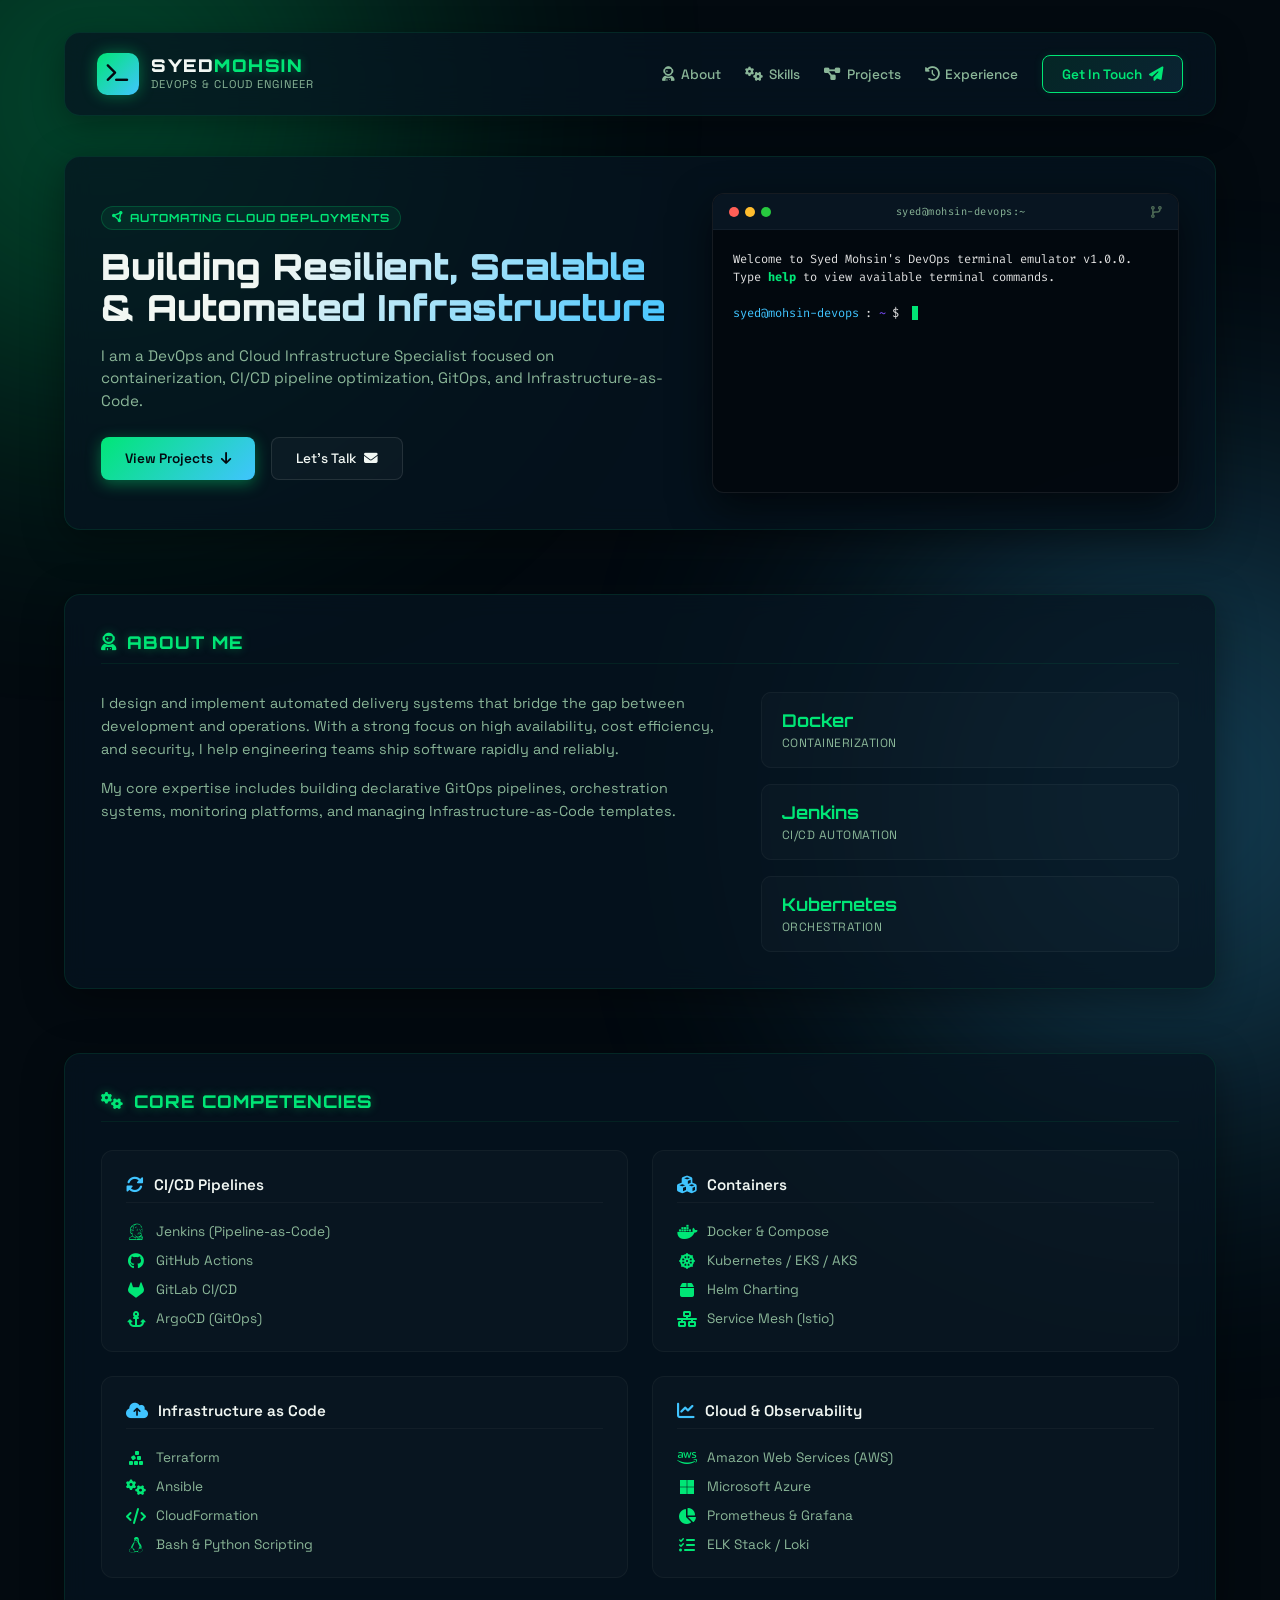
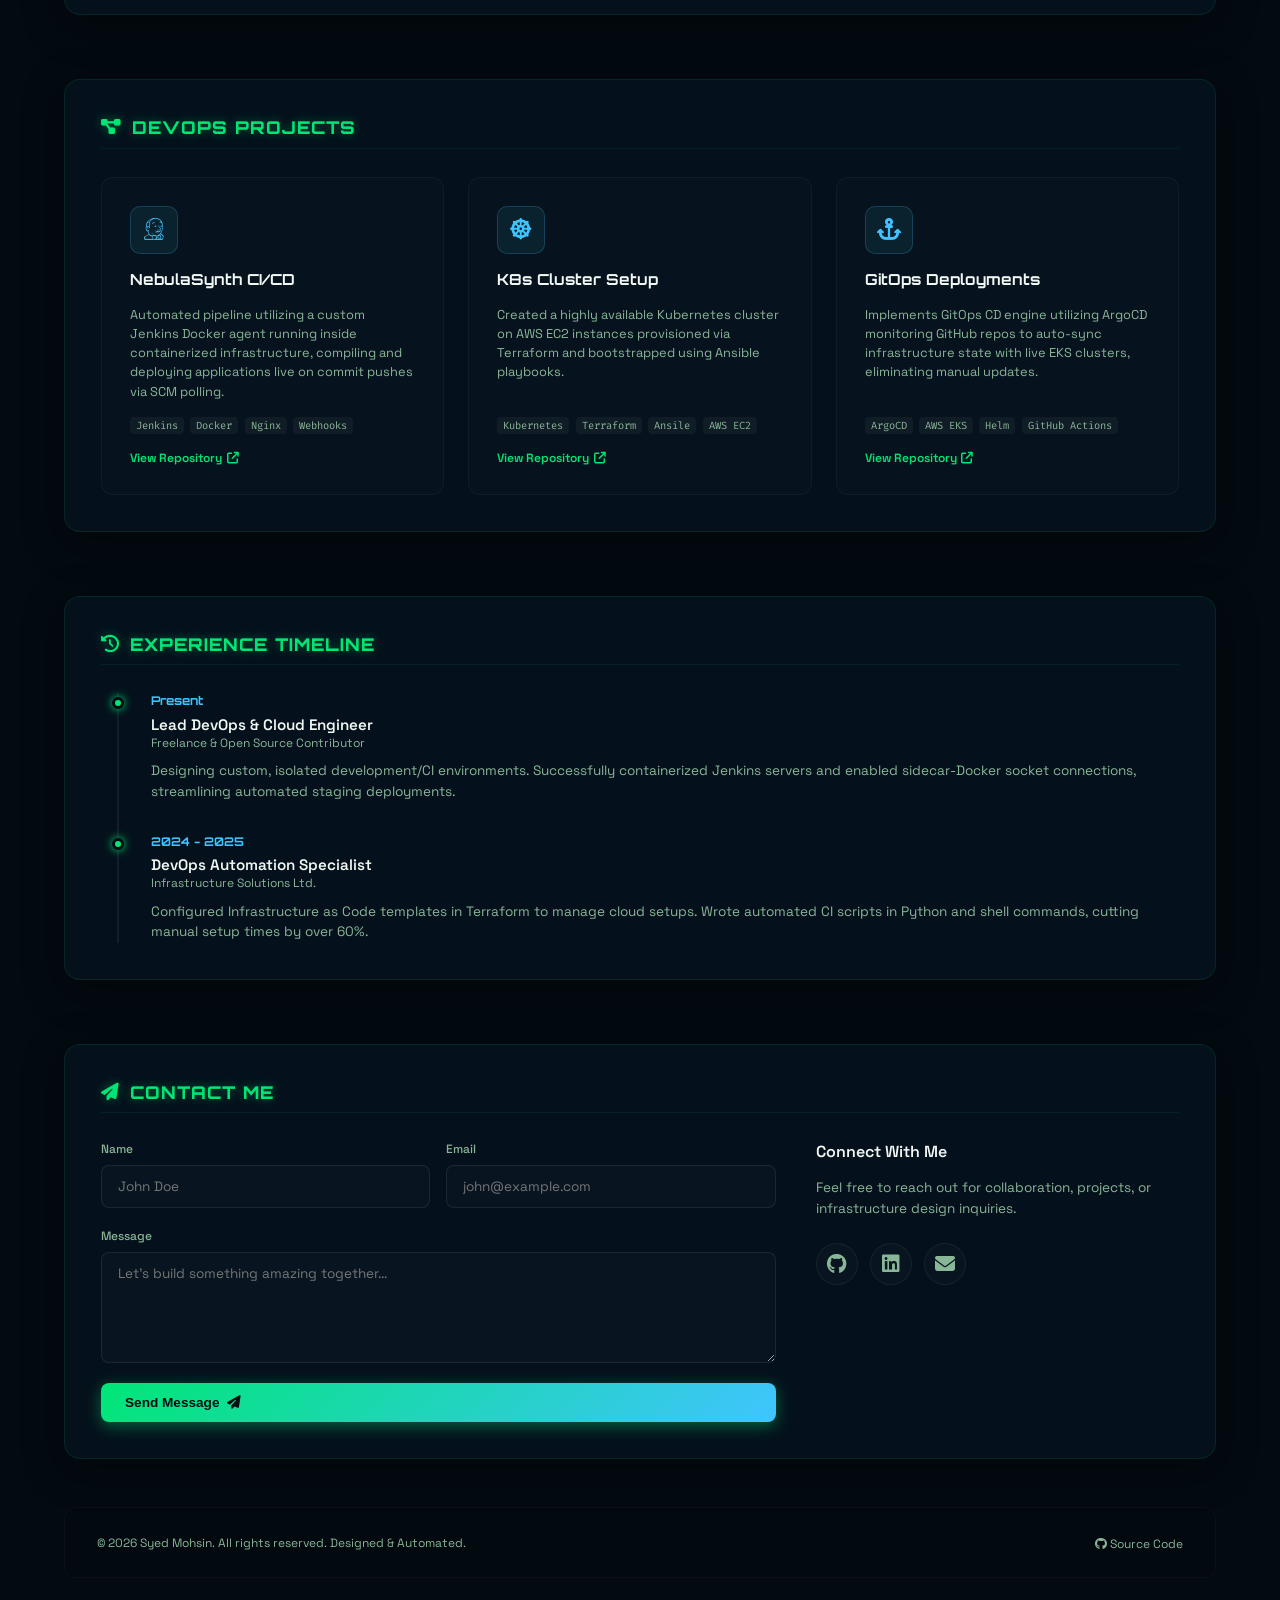
==== commit a6cbe6f2: "Feat: Replace sequencer app with premium DevOps Portfolio website with terminal mock CLI" ====
--- a/DevOps-Project-41/index.html
+++ b/DevOps-Project-41/index.html
@@ -3,335 +3,299 @@
 <head>
     <meta charset="UTF-8">
     <meta name="viewport" content="width=device-width, initial-scale=1.0">
-    <title>NebulaSynth - Interactive Web Audio Synthesizer & Sequencer</title>
+    <title>Syed Mohsin | DevOps & Cloud Engineer Portfolio</title>
     <!-- Google Fonts -->
     <link rel="preconnect" href="https://fonts.googleapis.com">
     <link rel="preconnect" href="https://fonts.gstatic.com" crossorigin>
-    <link href="https://fonts.googleapis.com/css2?family=Orbitron:wght@400;600;800;900&family=Space+Grotesk:wght@300;400;500;600;700&display=swap" rel="stylesheet">
+    <link href="https://fonts.googleapis.com/css2?family=Fira+Code:wght@400;500;700&family=Orbitron:wght@400;600;800;900&family=Space+Grotesk:wght@300;400;500;600;700&display=swap" rel="stylesheet">
     <!-- FontAwesome for Icons -->
     <link rel="stylesheet" href="https://cdnjs.cloudflare.com/ajax/libs/font-awesome/6.4.0/css/all.min.css">
-    <!-- Main Stylesheet -->
+    <!-- Custom Stylesheet -->
     <link rel="stylesheet" href="styles.css">
 </head>
 <body>
-    <!-- Ambient Background Lighting -->
-    <div class="ambient-glow cyan-glow"></div>
-    <div class="ambient-glow magenta-glow"></div>
-    <div class="ambient-glow purple-glow"></div>
+    <!-- Background Gradient Grids -->
+    <div class="ambient-bg cyan-ambient"></div>
+    <div class="ambient-bg green-ambient"></div>
     
     <div class="app-container">
-        <!-- Header Section -->
+        <!-- Main Navigation Header -->
         <header class="app-header">
             <div class="logo-area">
                 <div class="logo-icon">
-                    <i class="fa-solid fa-wand-magic-sparkles"></i>
+                    <i class="fa-solid fa-terminal"></i>
                 </div>
                 <div class="logo-text">
-                    <h1>NEBULA<span>SYNTH</span></h1>
-                    <p>Playful Web Audio Synthesizer & Step Sequencer</p>
+                    <h1>SYED<span>MOHSIN</span></h1>
+                    <p class="subtitle">DevOps & Cloud Engineer</p>
                 </div>
             </div>
             
-            <div class="header-controls">
-                <!-- Preset Controller -->
-                <div class="preset-selector">
-                    <span class="control-label"><i class="fa-solid fa-sliders"></i> Presets</span>
-                    <div class="preset-buttons">
-                        <button class="preset-btn active" data-preset="space-odyssey">Garden Dreams 🌿</button>
-                        <button class="preset-btn" data-preset="cyber-drive">Playful Meadow 🌸</button>
-                        <button class="preset-btn" data-preset="retro-waves">Ocean Breeze 🌊</button>
-                        <button class="preset-btn" data-preset="ambient-fog">Dreamy Lullaby 🌙</button>
+            <nav class="main-nav">
+                <a href="#about" class="nav-link"><i class="fa-solid fa-user-astronaut"></i> About</a>
+                <a href="#skills" class="nav-link"><i class="fa-solid fa-gears"></i> Skills</a>
+                <a href="#projects" class="nav-link"><i class="fa-solid fa-diagram-project"></i> Projects</a>
+                <a href="#experience" class="nav-link"><i class="fa-solid fa-clock-rotate-left"></i> Experience</a>
+                <a href="#contact" class="nav-link btn-cta">Get In Touch <i class="fa-solid fa-paper-plane"></i></a>
+            </nav>
+        </header>
+
+        <!-- Main Workspace -->
+        <main class="workspace-grid">
+            <!-- Hero Panel with Interactive Terminal -->
+            <section class="panel hero-panel">
+                <div class="hero-content">
+                    <span class="badge-accent"><i class="fa-solid fa-circle-nodes"></i> Automating Cloud Deployments</span>
+                    <h2 class="hero-title">Building Resilient, Scalable & Automated Infrastructure</h2>
+                    <p class="hero-desc">
+                        I am a DevOps and Cloud Infrastructure Specialist focused on containerization, CI/CD pipeline optimization, GitOps, and Infrastructure-as-Code.
+                    </p>
+                    <div class="hero-actions">
+                        <a href="#projects" class="btn-primary">View Projects <i class="fa-solid fa-arrow-down"></i></a>
+                        <a href="#contact" class="btn-secondary">Let's Talk <i class="fa-solid fa-envelope"></i></a>
                     </div>
                 </div>
                 
-                <!-- Quick Help Trigger -->
-                <button id="help-btn" class="icon-btn tooltip" data-tooltip="Keyboard Shortcuts">
-                    <i class="fa-solid fa-keyboard"></i>
-                </button>
+                <!-- Interactive Terminal Simulator -->
+                <div class="terminal-container">
+                    <div class="terminal-header">
+                        <div class="terminal-buttons">
+                            <span class="term-btn close"></span>
+                            <span class="term-btn minimize"></span>
+                            <span class="term-btn maximize"></span>
+                        </div>
+                        <div class="terminal-title">syed@mohsin-devops:~</div>
+                        <div class="terminal-icon"><i class="fa-solid fa-code-branch"></i></div>
+                    </div>
+                    <div class="terminal-body" id="terminal-body">
+                        <div class="terminal-line">Welcome to Syed Mohsin's DevOps terminal emulator v1.0.0.</div>
+                        <div class="terminal-line">Type <span class="cmd-highlight">help</span> to view available terminal commands.</div>
+                        <div class="terminal-line"><br></div>
+                        <div class="terminal-prompt-line">
+                            <span class="prompt-user">syed@mohsin-devops</span>:<span class="prompt-dir">~</span>$ <span class="input-display" id="input-display"></span><span class="terminal-cursor"></span>
+                        </div>
+                    </div>
+                    <input type="text" id="terminal-hidden-input" autocomplete="off" autofocus>
+                </div>
+            </section>
+
+            <!-- About Panel -->
+            <section class="panel about-panel" id="about">
+                <h2 class="panel-title"><i class="fa-solid fa-user-astronaut"></i> About Me</h2>
+                <div class="about-grid">
+                    <div class="about-text">
+                        <p>
+                            I design and implement automated delivery systems that bridge the gap between development and operations. With a strong focus on high availability, cost efficiency, and security, I help engineering teams ship software rapidly and reliably.
+                        </p>
+                        <p>
+                            My core expertise includes building declarative GitOps pipelines, orchestration systems, monitoring platforms, and managing Infrastructure-as-Code templates.
+                        </p>
+                    </div>
+                    <div class="about-stats">
+                        <div class="stat-card">
+                            <h3>Docker</h3>
+                            <p>Containerization</p>
+                        </div>
+                        <div class="stat-card">
+                            <h3>Jenkins</h3>
+                            <p>CI/CD Automation</p>
+                        </div>
+                        <div class="stat-card">
+                            <h3>Kubernetes</h3>
+                            <p>Orchestration</p>
+                        </div>
+                    </div>
+                </div>
+            </section>
+
+            <!-- Skills Matrix Panel -->
+            <section class="panel skills-panel" id="skills">
+                <h2 class="panel-title"><i class="fa-solid fa-gears"></i> Core Competencies</h2>
+                <div class="skills-grid">
+                    <!-- CI/CD -->
+                    <div class="skill-category">
+                        <div class="category-header">
+                            <i class="fa-solid fa-rotate"></i>
+                            <h3>CI/CD Pipelines</h3>
+                        </div>
+                        <ul class="skill-list">
+                            <li><i class="fa-brands fa-jenkins"></i> Jenkins (Pipeline-as-Code)</li>
+                            <li><i class="fa-brands fa-github"></i> GitHub Actions</li>
+                            <li><i class="fa-brands fa-gitlab"></i> GitLab CI/CD</li>
+                            <li><i class="fa-solid fa-anchor"></i> ArgoCD (GitOps)</li>
+                        </ul>
+                    </div>
+
+                    <!-- Containers & Orchestration -->
+                    <div class="skill-category">
+                        <div class="category-header">
+                            <i class="fa-solid fa-cubes"></i>
+                            <h3>Containers</h3>
+                        </div>
+                        <ul class="skill-list">
+                            <li><i class="fa-brands fa-docker"></i> Docker & Compose</li>
+                            <li><i class="fa-solid fa-dharmachakra"></i> Kubernetes / EKS / AKS</li>
+                            <li><i class="fa-solid fa-box"></i> Helm Charting</li>
+                            <li><i class="fa-solid fa-network-wired"></i> Service Mesh (Istio)</li>
+                        </ul>
+                    </div>
+
+                    <!-- Infrastructure as Code -->
+                    <div class="skill-category">
+                        <div class="category-header">
+                            <i class="fa-solid fa-cloud-arrow-up"></i>
+                            <h3>Infrastructure as Code</h3>
+                        </div>
+                        <ul class="skill-list">
+                            <li><i class="fa-solid fa-cubes-stacked"></i> Terraform</li>
+                            <li><i class="fa-solid fa-gears"></i> Ansible</li>
+                            <li><i class="fa-solid fa-code"></i> CloudFormation</li>
+                            <li><i class="fa-brands fa-linux"></i> Bash & Python Scripting</li>
+                        </ul>
+                    </div>
+
+                    <!-- Cloud & Monitoring -->
+                    <div class="skill-category">
+                        <div class="category-header">
+                            <i class="fa-solid fa-chart-line"></i>
+                            <h3>Cloud & Observability</h3>
+                        </div>
+                        <ul class="skill-list">
+                            <li><i class="fa-brands fa-aws"></i> Amazon Web Services (AWS)</li>
+                            <li><i class="fa-brands fa-microsoft"></i> Microsoft Azure</li>
+                            <li><i class="fa-solid fa-chart-pie"></i> Prometheus & Grafana</li>
+                            <li><i class="fa-solid fa-list-check"></i> ELK Stack / Loki</li>
+                        </ul>
+                    </div>
+                </div>
+            </section>
+
+            <!-- Projects Panel -->
+            <section class="panel projects-panel" id="projects">
+                <h2 class="panel-title"><i class="fa-solid fa-diagram-project"></i> DevOps Projects</h2>
+                <div class="projects-grid">
+                    <!-- Project 1 -->
+                    <div class="project-card">
+                        <div class="project-icon"><i class="fa-brands fa-jenkins"></i></div>
+                        <h3>NebulaSynth CI/CD</h3>
+                        <p class="project-desc">
+                            Automated pipeline utilizing a custom Jenkins Docker agent running inside containerized infrastructure, compiling and deploying applications live on commit pushes via SCM polling.
+                        </p>
+                        <div class="project-tech">
+                            <span>Jenkins</span>
+                            <span>Docker</span>
+                            <span>Nginx</span>
+                            <span>Webhooks</span>
+                        </div>
+                        <a href="https://github.com/syedmohsin09/DevOps-Projects" class="project-link" target="_blank">View Repository <i class="fa-solid fa-arrow-up-right-from-square"></i></a>
+                    </div>
+
+                    <!-- Project 2 -->
+                    <div class="project-card">
+                        <div class="project-icon"><i class="fa-solid fa-dharmachakra"></i></div>
+                        <h3>K8s Cluster Setup</h3>
+                        <p class="project-desc">
+                            Created a highly available Kubernetes cluster on AWS EC2 instances provisioned via Terraform and bootstrapped using Ansible playbooks.
+                        </p>
+                        <div class="project-tech">
+                            <span>Kubernetes</span>
+                            <span>Terraform</span>
+                            <span>Ansile</span>
+                            <span>AWS EC2</span>
+                        </div>
+                        <a href="https://github.com/syedmohsin09/DevOps-Projects" class="project-link" target="_blank">View Repository <i class="fa-solid fa-arrow-up-right-from-square"></i></a>
+                    </div>
+
+                    <!-- Project 3 -->
+                    <div class="project-card">
+                        <div class="project-icon"><i class="fa-solid fa-anchor"></i></div>
+                        <h3>GitOps Deployments</h3>
+                        <p class="project-desc">
+                            Implements GitOps CD engine utilizing ArgoCD monitoring GitHub repos to auto-sync infrastructure state with live EKS clusters, eliminating manual updates.
+                        </p>
+                        <div class="project-tech">
+                            <span>ArgoCD</span>
+                            <span>AWS EKS</span>
+                            <span>Helm</span>
+                            <span>GitHub Actions</span>
+                        </div>
+                        <a href="https://github.com/syedmohsin09/DevOps-Projects" class="project-link" target="_blank">View Repository <i class="fa-solid fa-arrow-up-right-from-square"></i></a>
+                    </div>
+                </div>
+            </section>
+
+            <!-- Experience Timeline Panel -->
+            <section class="panel experience-panel" id="experience">
+                <h2 class="panel-title"><i class="fa-solid fa-clock-rotate-left"></i> Experience Timeline</h2>
+                <div class="timeline">
+                    <div class="timeline-item">
+                        <div class="timeline-dot"></div>
+                        <div class="timeline-date">Present</div>
+                        <div class="timeline-content">
+                            <h3>Lead DevOps & Cloud Engineer</h3>
+                            <p class="company">Freelance & Open Source Contributor</p>
+                            <p>Designing custom, isolated development/CI environments. Successfully containerized Jenkins servers and enabled sidecar-Docker socket connections, streamlining automated staging deployments.</p>
+                        </div>
+                    </div>
+                    <div class="timeline-item">
+                        <div class="timeline-dot"></div>
+                        <div class="timeline-date">2024 - 2025</div>
+                        <div class="timeline-content">
+                            <h3>DevOps Automation Specialist</h3>
+                            <p class="company">Infrastructure Solutions Ltd.</p>
+                            <p>Configured Infrastructure as Code templates in Terraform to manage cloud setups. Wrote automated CI scripts in Python and shell commands, cutting manual setup times by over 60%.</p>
+                        </div>
+                    </div>
+                </div>
+            </section>
+
+            <!-- Contact Panel -->
+            <section class="panel contact-panel" id="contact">
+                <h2 class="panel-title"><i class="fa-solid fa-paper-plane"></i> Contact Me</h2>
+                <div class="contact-grid">
+                    <form class="contact-form" onsubmit="event.preventDefault(); alert('Message sent successfully!'); this.reset();">
+                        <div class="form-row">
+                            <div class="form-group">
+                                <label for="form-name">Name</label>
+                                <input type="text" id="form-name" placeholder="John Doe" required>
+                            </div>
+                            <div class="form-group">
+                                <label for="form-email">Email</label>
+                                <input type="email" id="form-email" placeholder="john@example.com" required>
+                            </div>
+                        </div>
+                        <div class="form-group">
+                            <label for="form-msg">Message</label>
+                            <textarea id="form-msg" rows="5" placeholder="Let's build something amazing together..." required></textarea>
+                        </div>
+                        <button type="submit" class="btn-primary">Send Message <i class="fa-solid fa-paper-plane"></i></button>
+                    </form>
+                    
+                    <div class="contact-info">
+                        <h3>Connect With Me</h3>
+                        <p>Feel free to reach out for collaboration, projects, or infrastructure design inquiries.</p>
+                        <div class="social-links">
+                            <a href="https://github.com/syedmohsin09" target="_blank" class="social-link tooltip" data-tooltip="GitHub"><i class="fa-brands fa-github"></i></a>
+                            <a href="#" class="social-link tooltip" data-tooltip="LinkedIn"><i class="fa-brands fa-linkedin"></i></a>
+                            <a href="mailto:syed.mohsin@example.com" class="social-link tooltip" data-tooltip="Email"><i class="fa-solid fa-envelope"></i></a>
+                        </div>
+                    </div>
+                </div>
+            </section>
+        </main>
+
+        <!-- Footer -->
+        <footer class="app-footer">
+            <div class="footer-tagline">
+                <span>© 2026 Syed Mohsin. All rights reserved. Designed & Automated.</span>
             </div>
-        </header>
-
-        <!-- Main Workspace Grid -->
-        <main class="workspace-grid">
-            <!-- Left Panel: Synth Controls & ADSR -->
-            <section class="panel synth-panel">
-                <h2 class="panel-title"><i class="fa-solid fa-sliders"></i> Synth Controls</h2>
-                
-                <!-- Oscillator Section -->
-                <div class="control-group">
-                    <h3 class="group-title">Oscillator Type</h3>
-                    <div class="osc-selector">
-                        <label class="osc-option">
-                            <input type="radio" name="osc-type" value="sine" checked>
-                            <span class="osc-card">
-                                <svg viewBox="0 0 40 20"><path d="M 0 10 Q 10 0, 20 10 T 40 10" fill="none" stroke="currentColor" stroke-width="2"/></svg>
-                                <span>Sine</span>
-                            </span>
-                        </label>
-                        <label class="osc-option">
-                            <input type="radio" name="osc-type" value="triangle">
-                            <span class="osc-card">
-                                <svg viewBox="0 0 40 20"><path d="M 0 15 L 10 5 L 20 15 L 30 5 L 40 15" fill="none" stroke="currentColor" stroke-width="2"/></svg>
-                                <span>Triangle</span>
-                            </span>
-                        </label>
-                        <label class="osc-option">
-                            <input type="radio" name="osc-type" value="sawtooth">
-                            <span class="osc-card">
-                                <svg viewBox="0 0 40 20"><path d="M 0 15 L 15 5 L 15 15 L 30 5 L 30 15 L 40 10" fill="none" stroke="currentColor" stroke-width="2"/></svg>
-                                <span>Saw</span>
-                            </span>
-                        </label>
-                        <label class="osc-option">
-                            <input type="radio" name="osc-type" value="square">
-                            <span class="osc-card">
-                                <svg viewBox="0 0 40 20"><path d="M 0 15 L 0 5 L 15 5 L 15 15 L 30 15 L 30 5 L 40 5" fill="none" stroke="currentColor" stroke-width="2"/></svg>
-                                <span>Square</span>
-                            </span>
-                        </label>
-                    </div>
-                </div>
-
-                <!-- ADSR Envelope -->
-                <div class="control-group">
-                    <h3 class="group-title">ADSR Envelope</h3>
-                    <div class="envelope-grid">
-                        <div class="fader-control">
-                            <div class="slider-wrapper">
-                                <input type="range" id="adsr-attack" min="0.01" max="1.5" step="0.01" value="0.1" class="vertical-slider">
-                            </div>
-                            <span class="fader-val" id="val-attack">0.1s</span>
-                            <span class="fader-label">Attack</span>
-                        </div>
-                        <div class="fader-control">
-                            <div class="slider-wrapper">
-                                <input type="range" id="adsr-decay" min="0.01" max="2" step="0.01" value="0.3" class="vertical-slider">
-                            </div>
-                            <span class="fader-val" id="val-decay">0.3s</span>
-                            <span class="fader-label">Decay</span>
-                        </div>
-                        <div class="fader-control">
-                            <div class="slider-wrapper">
-                                <input type="range" id="adsr-sustain" min="0" max="1" step="0.01" value="0.6" class="vertical-slider">
-                            </div>
-                            <span class="fader-val" id="val-sustain">0.6</span>
-                            <span class="fader-label">Sustain</span>
-                        </div>
-                        <div class="fader-control">
-                            <div class="slider-wrapper">
-                                <input type="range" id="adsr-release" min="0.01" max="3" step="0.01" value="0.5" class="vertical-slider">
-                            </div>
-                            <span class="fader-val" id="val-release">0.5s</span>
-                            <span class="fader-label">Release</span>
-                        </div>
-                    </div>
-                </div>
-
-                <!-- Filter & Delay Section -->
-                <div class="control-group split-group">
-                    <div class="sub-group">
-                        <h3 class="group-title">Filter Cutoff</h3>
-                        <div class="dial-container">
-                            <div class="dial-wrapper">
-                                <input type="range" id="filter-cutoff" min="50" max="15000" step="1" value="2500" class="dial-input">
-                                <div class="dial-plate" id="cutoff-plate">
-                                    <div class="dial-indicator"></div>
-                                </div>
-                            </div>
-                            <span class="dial-val" id="val-cutoff">2500 Hz</span>
-                        </div>
-                    </div>
-                    
-                    <div class="sub-group">
-                        <h3 class="group-title">Filter Resonance</h3>
-                        <div class="dial-container">
-                            <div class="dial-wrapper">
-                                <input type="range" id="filter-resonance" min="0" max="20" step="0.1" value="1" class="dial-input">
-                                <div class="dial-plate" id="res-plate">
-                                    <div class="dial-indicator"></div>
-                                </div>
-                            </div>
-                            <span class="dial-val" id="val-res">1.0</span>
-                        </div>
-                    </div>
-                </div>
-
-                <!-- Delay Effect -->
-                <div class="control-group delay-control-group">
-                    <div class="delay-header">
-                        <h3 class="group-title">Space Delay</h3>
-                        <label class="toggle-switch">
-                            <input type="checkbox" id="delay-toggle">
-                            <span class="toggle-slider"></span>
-                        </label>
-                    </div>
-                    <div class="delay-sliders disabled-overlay" id="delay-controls">
-                        <div class="horizontal-fader">
-                            <span class="fader-lbl">Time</span>
-                            <input type="range" id="delay-time" min="0.1" max="1" step="0.05" value="0.3">
-                            <span class="val-lbl" id="val-delay-time">0.3s</span>
-                        </div>
-                        <div class="horizontal-fader">
-                            <span class="fader-lbl">Feedback</span>
-                            <input type="range" id="delay-feedback" min="0" max="0.9" step="0.05" value="0.4">
-                            <span class="val-lbl" id="val-delay-feedback">40%</span>
-                        </div>
-                    </div>
-                </div>
-            </section>
-
-            <!-- Center Panel: The Step Sequencer -->
-            <section class="panel sequencer-panel">
-                <div class="sequencer-header">
-                    <h2 class="panel-title"><i class="fa-solid fa-list-ol"></i> Step Sequencer</h2>
-                    <div class="sequencer-controls">
-                        <!-- Transport Buttons -->
-                        <button id="play-btn" class="transport-btn play-mode"><i class="fa-solid fa-play"></i> Play</button>
-                        <button id="clear-btn" class="transport-btn secondary"><i class="fa-solid fa-trash-can"></i> Clear</button>
-                        
-                        <!-- Tempo Controller -->
-                        <div class="tempo-control">
-                            <span class="control-label">BPM</span>
-                            <button class="tempo-adjust" id="bpm-minus">-</button>
-                            <input type="number" id="bpm-val" value="120" min="60" max="240">
-                            <button class="tempo-adjust" id="bpm-plus">+</button>
-                        </div>
-                    </div>
-                </div>
-
-                <!-- Sequencer Matrix Container -->
-                <div class="matrix-wrapper">
-                    <div class="matrix-header">
-                        <div class="track-label-placeholder"></div>
-                        <div class="steps-numbers">
-                            <!-- JS Will generate step numbers 1-16 -->
-                            <span>1</span><span>2</span><span>3</span><span>4</span>
-                            <span>5</span><span>6</span><span>7</span><span>8</span>
-                            <span>9</span><span>10</span><span>11</span><span>12</span>
-                            <span>13</span><span>14</span><span>15</span><span>16</span>
-                        </div>
-                    </div>
-                    
-                    <div class="sequencer-matrix" id="sequencer-matrix">
-                        <!-- Rows will be injected here by JS:
-                             Row 1: Kick
-                             Row 2: Snare
-                             Row 3: Hi-hat
-                             Row 4: Synth Bass
-                             Row 5: Synth Lead
-                        -->
-                    </div>
-                </div>
-
-                <!-- Sequencer Playback Indicator Track -->
-                <div class="timeline-indicator-container">
-                    <div class="track-label-placeholder"></div>
-                    <div class="timeline-dots" id="timeline-dots">
-                        <!-- Dots will glow corresponding to active sequencer column -->
-                    </div>
-                </div>
-            </section>
-
-            <!-- Right Panel: Visualizer & Keyboard -->
-            <section class="panel visualizer-panel">
-                <div class="visualizer-header">
-                    <h2 class="panel-title"><i class="fa-solid fa-chart-simple"></i> Signal Visualizer</h2>
-                    <div class="visualizer-modes">
-                        <button class="mode-btn active" data-mode="waveform">Waveform</button>
-                        <button class="mode-btn" data-mode="frequency">Spectrum</button>
-                    </div>
-                </div>
-
-                <!-- Audio Visualizer Canvas -->
-                <div class="canvas-container">
-                    <canvas id="visualizer-canvas"></canvas>
-                    <!-- Loading / Interaction prompt overlay -->
-                    <div class="audio-start-overlay" id="start-overlay">
-                        <div class="overlay-content">
-                            <div class="pulse-icon"><i class="fa-solid fa-volume-high"></i></div>
-                            <h3>Initialize Audio Engine</h3>
-                            <p>Click anywhere or play a note to activate Web Audio synthesis.</p>
-                            <button class="action-btn" id="init-audio-btn">Activate Sound</button>
-                        </div>
-                    </div>
-                </div>
-
-                <!-- Keyboard Section -->
-                <div class="keyboard-container">
-                    <div class="keyboard-header">
-                        <h3 class="group-title"><i class="fa-solid fa-music"></i> Interactive Synth Keyboard</h3>
-                        <span class="octave-label">Octave: C4-B4</span>
-                    </div>
-                    
-                    <div class="synth-keyboard" id="piano-keyboard">
-                        <!-- Piano keys (12 keys in C4 octave) -->
-                        <div class="key white-key" data-note="C4" data-key="a"><span class="key-hint">A</span><span class="note-name">C</span></div>
-                        <div class="key black-key" data-note="C#4" data-key="w"><span class="key-hint">W</span><span class="note-name">C#</span></div>
-                        <div class="key white-key" data-note="D4" data-key="s"><span class="key-hint">S</span><span class="note-name">D</span></div>
-                        <div class="key black-key" data-note="D#4" data-key="e"><span class="key-hint">E</span><span class="note-name">D#</span></div>
-                        <div class="key white-key" data-note="E4" data-key="d"><span class="key-hint">D</span><span class="note-name">E</span></div>
-                        <div class="key white-key" data-note="F4" data-key="f"><span class="key-hint">F</span><span class="note-name">F</span></div>
-                        <div class="key black-key" data-note="F#4" data-key="t"><span class="key-hint">T</span><span class="note-name">F#</span></div>
-                        <div class="key white-key" data-note="G4" data-key="g"><span class="key-hint">G</span><span class="note-name">G</span></div>
-                        <div class="key black-key" data-note="G#4" data-key="y"><span class="key-hint">Y</span><span class="note-name">G#</span></div>
-                        <div class="key white-key" data-note="A4" data-key="h"><span class="key-hint">H</span><span class="note-name">A</span></div>
-                        <div class="key black-key" data-note="A#4" data-key="u"><span class="key-hint">U</span><span class="note-name">A#</span></div>
-                        <div class="key white-key" data-note="B4" data-key="j"><span class="key-hint">J</span><span class="note-name">B</span></div>
-                    </div>
-                </div>
-            </section>
-        </main>
-
-        <!-- Keyboard Shortcut Overlay Modal -->
-        <div class="modal" id="shortcuts-modal">
-            <div class="modal-content">
-                <button class="modal-close" id="modal-close-btn">&times;</button>
-                <h2>Keyboard Mapping Reference</h2>
-                <p>Play the synthesizer using your computer keyboard keys:</p>
-                <div class="shortcut-grid">
-                    <div class="shortcut-item"><kbd>A</kbd> <span>C4</span></div>
-                    <div class="shortcut-item"><kbd>W</kbd> <span>C#4</span></div>
-                    <div class="shortcut-item"><kbd>S</kbd> <span>D4</span></div>
-                    <div class="shortcut-item"><kbd>E</kbd> <span>D#4</span></div>
-                    <div class="shortcut-item"><kbd>D</kbd> <span>E4</span></div>
-                    <div class="shortcut-item"><kbd>F</kbd> <span>F4</span></div>
-                    <div class="shortcut-item"><kbd>T</kbd> <span>F#4</span></div>
-                    <div class="shortcut-item"><kbd>G</kbd> <span>G4</span></div>
-                    <div class="shortcut-item"><kbd>Y</kbd> <span>G#4</span></div>
-                    <div class="shortcut-item"><kbd>H</kbd> <span>A4</span></div>
-                    <div class="shortcut-item"><kbd>U</kbd> <span>A#4</span></div>
-                    <div class="shortcut-item"><kbd>J</kbd> <span>B4</span></div>
-                </div>
-                <div class="spacer"></div>
-                <h2>Control Shortcuts</h2>
-                <div class="shortcut-grid">
-                    <div class="shortcut-item"><kbd>Space</kbd> <span>Play / Pause Sequencer</span></div>
-                    <div class="shortcut-item"><kbd>Esc</kbd> <span>Clear Matrix</span></div>
-                </div>
-            </div>
-        </div>
-
-        <!-- Master Volume / Footer Panel -->
-        <footer class="app-footer">
-            <div class="master-volume-control">
-                <span class="footer-lbl"><i class="fa-solid fa-volume-high"></i> Master Volume</span>
-                <input type="range" id="master-gain" min="0" max="1" step="0.05" value="0.7">
-                <span class="val-lbl" id="val-master-gain">70%</span>
-            </div>
-            
-            <div class="footer-tagline">
-                <span>Procedural Audio Synthesis powered by Web Audio API</span>
-            </div>
-
             <div class="footer-links">
-                <a href="#" class="portfolio-link"><i class="fa-brands fa-github"></i> View on GitHub</a>
+                <a href="https://github.com/syedmohsin09/DevOps-Projects" target="_blank"><i class="fa-brands fa-github"></i> Source Code</a>
             </div>
         </footer>
     </div>
 
-    <!-- Web Audio Engine Modules -->
-    <script src="audio.js"></script>
-    <script src="visualizer.js"></script>
+    <!-- Main JavaScript Application Logic -->
     <script src="app.js"></script>
 </body>
 </html>
--- a/DevOps-Project-41/styles.css
+++ b/DevOps-Project-41/styles.css
@@ -1,33 +1,34 @@
 /* ==========================================================================
-   NEBULASYNTH - GARDEN DREAMSCAPE THEME 🌿💙
-   A playful green & blue theme designed for children
+   SYED MOHSIN - DEVOPS ENGINEER PORTFOLIO STYLES
+   A highly premium dark-mode aesthetic with neon cyan and green accents
    ========================================================================== */
 
 /* --- Custom Variables & Palette --- */
 :root {
-    --bg-darkest: #041018;
-    --bg-dark: #061a24;
-    --bg-panel: rgba(6, 24, 38, 0.65);
-    --bg-panel-solid: #081e30;
+    --bg-darkest: #030a10;
+    --bg-dark: #06111a;
+    --bg-panel: rgba(6, 20, 32, 0.75);
+    --bg-panel-solid: #081724;
     --border-color: rgba(0, 230, 118, 0.1);
     --border-color-glow: rgba(0, 230, 118, 0.35);
     
-    /* Garden Dreamscape Accents */
-    --neon-cyan: #00e676;
+    /* Neon Accents */
+    --neon-cyan: #00e676; /* vibrant green */
     --neon-cyan-glow: rgba(0, 230, 118, 0.4);
-    --neon-magenta: #40c4ff;
-    --neon-magenta-glow: rgba(64, 196, 255, 0.4);
+    --neon-blue: #40c4ff; /* sky blue */
+    --neon-blue-glow: rgba(64, 196, 255, 0.4);
     --neon-purple: #7c4dff;
     --neon-purple-glow: rgba(124, 77, 255, 0.4);
     
     /* Text Colors */
-    --text-primary: #e8f5e9;
-    --text-secondary: #78a085;
-    --text-muted: #3a5a45;
+    --text-primary: #f1f7f3;
+    --text-secondary: #8ab698;
+    --text-muted: #4e6b56;
     
     /* Fonts */
     --font-primary: 'Space Grotesk', sans-serif;
     --font-display: 'Orbitron', sans-serif;
+    --font-mono: 'Fira Code', monospace;
     
     /* Transitions */
     --transition-fast: 0.15s ease;
@@ -39,8 +40,10 @@
     box-sizing: border-box;
     margin: 0;
     padding: 0;
-    user-select: none;
-    -webkit-user-drag: none;
+}
+
+html {
+    scroll-behavior: smooth;
 }
 
 body {
@@ -50,912 +53,817 @@
     min-height: 100vh;
     overflow-x: hidden;
     position: relative;
-    display: flex;
-    justify-content: center;
-    align-items: center;
-    padding: 1.5rem;
+    padding: 0;
+}
+
+/* Custom Scrollbar */
+::-webkit-scrollbar {
+    width: 8px;
+}
+::-webkit-scrollbar-track {
+    background: var(--bg-darkest);
+}
+::-webkit-scrollbar-thumb {
+    background: rgba(0, 230, 118, 0.2);
+    border-radius: 4px;
+}
+::-webkit-scrollbar-thumb:hover {
+    background: rgba(0, 230, 118, 0.4);
 }
 
 /* --- Ambient Glow Elements --- */
-.ambient-glow {
-    position: absolute;
+.ambient-bg {
+    position: fixed;
     border-radius: 50%;
-    filter: blur(120px);
+    filter: blur(140px);
     z-index: 0;
-    opacity: 0.4;
+    opacity: 0.3;
     pointer-events: none;
     transition: all 2s ease-in-out;
 }
 
-.cyan-glow {
-    width: 450px;
-    height: 450px;
-    background: #00e676;
-    top: -100px;
-    left: -100px;
-    animation: floatGlow 12s infinite alternate;
-}
-
-.magenta-glow {
-    width: 500px;
-    height: 500px;
-    background: #40c4ff;
-    bottom: -150px;
-    right: -100px;
-    animation: floatGlow 15s infinite alternate-reverse;
-}
-
-.purple-glow {
-    width: 350px;
-    height: 350px;
-    background: #7c4dff;
-    top: 40%;
-    left: 50%;
-    transform: translate(-50%, -50%);
-    animation: pulseGlow 8s infinite alternate;
+.cyan-ambient {
+    width: 600px;
+    height: 600px;
+    background: var(--neon-cyan);
+    top: -200px;
+    left: -200px;
+    animation: floatGlow 15s infinite alternate;
+}
+
+.green-ambient {
+    width: 600px;
+    height: 600px;
+    background: var(--neon-blue);
+    bottom: -200px;
+    right: -200px;
+    animation: floatGlow 20s infinite alternate-reverse;
 }
 
 @keyframes floatGlow {
     0% { transform: translate(0, 0) scale(1); }
-    100% { transform: translate(60px, 40px) scale(1.1); }
-}
-
-@keyframes pulseGlow {
-    0% { opacity: 0.2; transform: translate(-50%, -50%) scale(0.95); }
-    100% { opacity: 0.45; transform: translate(-50%, -50%) scale(1.05); }
-}
-
-/* --- Scrollbar Customization --- */
-::-webkit-scrollbar {
+    100% { transform: translate(80px, 60px) scale(1.15); }
+}
+
+/* --- Main Layout --- */
+.app-container {
+    max-width: 1200px;
+    margin: 0 auto;
+    padding: 2rem 1.5rem;
+    position: relative;
+    z-index: 1;
+}
+
+/* --- Header & Navigation --- */
+.app-header {
+    display: flex;
+    justify-content: space-between;
+    align-items: center;
+    padding: 1.25rem 2rem;
+    background: var(--bg-panel);
+    border: 1px solid var(--border-color);
+    backdrop-filter: blur(16px);
+    -webkit-backdrop-filter: blur(16px);
+    border-radius: 16px;
+    box-shadow: 0 8px 32px rgba(0,0,0,0.3);
+    margin-bottom: 2.5rem;
+}
+
+.logo-area {
+    display: flex;
+    align-items: center;
+    gap: 0.75rem;
+}
+
+.logo-icon {
+    width: 42px;
+    height: 42px;
+    background: linear-gradient(135deg, var(--neon-cyan), var(--neon-blue));
+    border-radius: 10px;
+    display: flex;
+    align-items: center;
+    justify-content: center;
+    color: var(--bg-darkest);
+    font-size: 1.2rem;
+    box-shadow: 0 0 15px var(--neon-cyan-glow);
+}
+
+.logo-text h1 {
+    font-family: var(--font-display);
+    font-size: 1.1rem;
+    font-weight: 900;
+    letter-spacing: 1.5px;
+    line-height: 1;
+    color: var(--text-primary);
+}
+
+.logo-text h1 span {
+    color: var(--neon-cyan);
+    text-shadow: 0 0 10px var(--neon-cyan-glow);
+}
+
+.logo-text .subtitle {
+    font-size: 0.7rem;
+    color: var(--text-secondary);
+    text-transform: uppercase;
+    letter-spacing: 1px;
+    margin-top: 2px;
+}
+
+.main-nav {
+    display: flex;
+    align-items: center;
+    gap: 1.5rem;
+}
+
+.nav-link {
+    color: var(--text-secondary);
+    text-decoration: none;
+    font-size: 0.85rem;
+    font-weight: 500;
+    transition: var(--transition-fast);
+    display: flex;
+    align-items: center;
+    gap: 0.4rem;
+}
+
+.nav-link:hover {
+    color: var(--neon-cyan);
+    text-shadow: 0 0 8px var(--neon-cyan-glow);
+}
+
+.nav-link i {
+    font-size: 0.9rem;
+}
+
+.btn-cta {
+    background: linear-gradient(135deg, rgba(0, 230, 118, 0.1), rgba(64, 196, 255, 0.1));
+    border: 1px solid var(--neon-cyan);
+    padding: 0.6rem 1.2rem;
+    border-radius: 8px;
+    color: var(--neon-cyan) !important;
+    font-weight: 600;
+    box-shadow: 0 0 10px rgba(0, 230, 118, 0.1);
+}
+
+.btn-cta:hover {
+    background: linear-gradient(135deg, var(--neon-cyan), var(--neon-blue));
+    color: var(--bg-darkest) !important;
+    box-shadow: 0 0 20px var(--neon-cyan-glow);
+    text-shadow: none;
+}
+
+/* --- Glassmorphic Panel Base --- */
+.panel {
+    background: var(--bg-panel);
+    border: 1px solid var(--border-color);
+    box-shadow: 0 10px 40px rgba(0,0,0,0.4);
+    backdrop-filter: blur(12px);
+    -webkit-backdrop-filter: blur(12px);
+    border-radius: 16px;
+    padding: 2.25rem;
+    margin-bottom: 2rem;
+    transition: var(--transition-normal);
+}
+
+.panel:hover {
+    border-color: rgba(0, 230, 118, 0.2);
+}
+
+.panel-title {
+    font-family: var(--font-display);
+    font-size: 1.1rem;
+    font-weight: 800;
+    letter-spacing: 1px;
+    text-transform: uppercase;
+    color: var(--neon-cyan);
+    text-shadow: 0 0 10px var(--neon-cyan-glow);
+    margin-bottom: 1.75rem;
+    display: flex;
+    align-items: center;
+    gap: 0.6rem;
+    border-bottom: 1px solid rgba(0, 230, 118, 0.08);
+    padding-bottom: 0.6rem;
+}
+
+/* --- Hero & Terminal Layout --- */
+.workspace-grid {
+    display: flex;
+    flex-direction: column;
+    gap: 2rem;
+}
+
+.hero-panel {
+    display: grid;
+    grid-template-columns: 1.1fr 0.9fr;
+    gap: 2.5rem;
+    align-items: center;
+}
+
+.hero-content {
+    display: flex;
+    flex-direction: column;
+    gap: 1rem;
+}
+
+.badge-accent {
+    align-self: flex-start;
+    font-family: var(--font-display);
+    font-size: 0.7rem;
+    font-weight: 700;
+    text-transform: uppercase;
+    letter-spacing: 1px;
+    background: rgba(0, 230, 118, 0.08);
+    border: 1px solid rgba(0, 230, 118, 0.2);
+    color: var(--neon-cyan);
+    padding: 4px 10px;
+    border-radius: 20px;
+    display: flex;
+    align-items: center;
+    gap: 0.4rem;
+}
+
+.hero-title {
+    font-family: var(--font-display);
+    font-size: 2.25rem;
+    font-weight: 900;
+    line-height: 1.15;
+    background: linear-gradient(135deg, var(--text-primary) 30%, var(--neon-blue));
+    -webkit-background-clip: text;
+    -webkit-text-fill-color: transparent;
+}
+
+.hero-desc {
+    font-size: 0.95rem;
+    color: var(--text-secondary);
+    line-height: 1.5;
+}
+
+.hero-actions {
+    display: flex;
+    gap: 1rem;
+    margin-top: 0.5rem;
+}
+
+.btn-primary {
+    background: linear-gradient(135deg, var(--neon-cyan), var(--neon-blue));
+    color: var(--bg-darkest);
+    text-decoration: none;
+    padding: 0.75rem 1.5rem;
+    border-radius: 8px;
+    font-weight: 600;
+    font-size: 0.85rem;
+    display: flex;
+    align-items: center;
+    gap: 0.5rem;
+    transition: var(--transition-fast);
+    box-shadow: 0 4px 15px var(--neon-cyan-glow);
+    cursor: pointer;
+    border: none;
+}
+
+.btn-primary:hover {
+    transform: translateY(-2px);
+    box-shadow: 0 6px 20px rgba(0, 230, 118, 0.6);
+}
+
+.btn-secondary {
+    background: rgba(255, 255, 255, 0.03);
+    border: 1px solid rgba(255, 255, 255, 0.1);
+    color: var(--text-primary);
+    text-decoration: none;
+    padding: 0.75rem 1.5rem;
+    border-radius: 8px;
+    font-weight: 500;
+    font-size: 0.85rem;
+    display: flex;
+    align-items: center;
+    gap: 0.5rem;
+    transition: var(--transition-fast);
+    cursor: pointer;
+}
+
+.btn-secondary:hover {
+    background: rgba(255, 255, 255, 0.08);
+    border-color: rgba(255, 255, 255, 0.2);
+}
+
+/* --- Terminal Simulator --- */
+.terminal-container {
+    background: rgba(3, 8, 14, 0.9);
+    border: 1px solid rgba(255,255,255,0.08);
+    box-shadow: 0 15px 40px rgba(0,0,0,0.6);
+    border-radius: 12px;
+    overflow: hidden;
+    height: 300px;
+    display: flex;
+    flex-direction: column;
+    font-family: var(--font-mono);
+    position: relative;
+    cursor: text;
+}
+
+.terminal-header {
+    background: rgba(10, 24, 38, 0.8);
+    padding: 0.6rem 1rem;
+    display: flex;
+    justify-content: space-between;
+    align-items: center;
+    border-bottom: 1px solid rgba(255,255,255,0.04);
+}
+
+.terminal-buttons {
+    display: flex;
+    gap: 6px;
+}
+
+.term-btn {
+    width: 10px;
+    height: 10px;
+    border-radius: 50%;
+    display: inline-block;
+}
+
+.term-btn.close { background-color: #ff5f56; }
+.term-btn.minimize { background-color: #ffbd2e; }
+.term-btn.maximize { background-color: #27c93f; }
+
+.terminal-title {
+    font-size: 0.65rem;
+    color: var(--text-secondary);
+    letter-spacing: 0.5px;
+}
+
+.terminal-icon {
+    font-size: 0.75rem;
+    color: var(--text-muted);
+}
+
+.terminal-body {
+    padding: 1.25rem;
+    flex: 1;
+    overflow-y: auto;
+    font-size: 0.75rem;
+    line-height: 1.5;
+    color: #e0e0e0;
+}
+
+.cmd-highlight {
+    color: var(--neon-cyan);
+    font-weight: bold;
+}
+
+.terminal-prompt-line {
+    display: flex;
+    align-items: center;
+    flex-wrap: wrap;
+    gap: 0.4rem;
+}
+
+.prompt-user {
+    color: var(--neon-blue);
+}
+
+.prompt-dir {
+    color: var(--neon-purple);
+}
+
+.input-display {
+    color: var(--text-primary);
+    white-space: pre-wrap;
+}
+
+.terminal-cursor {
+    display: inline-block;
     width: 6px;
-    height: 6px;
-}
-::-webkit-scrollbar-track {
-    background: rgba(0,0,0,0.1);
-}
-::-webkit-scrollbar-thumb {
-    background: rgba(0, 230, 118, 0.2);
-    border-radius: 3px;
-}
-::-webkit-scrollbar-thumb:hover {
-    background: rgba(0, 230, 118, 0.4);
-}
-
-/* --- Core Layout --- */
-.app-container {
-    width: 100%;
-    max-width: 1400px;
-    z-index: 10;
-    background: var(--bg-panel);
-    backdrop-filter: blur(20px);
-    -webkit-backdrop-filter: blur(20px);
-    border: 1px solid var(--border-color);
-    border-radius: 24px;
-    box-shadow: 0 24px 80px rgba(0, 0, 0, 0.6), 
-                inset 0 1px 1px rgba(0, 230, 118, 0.05);
-    display: flex;
-    flex-direction: column;
-    overflow: hidden;
+    height: 14px;
+    background-color: var(--neon-cyan);
+    animation: blink 1s infinite;
+}
+
+@keyframes blink {
+    0%, 49% { opacity: 1; }
+    50%, 100% { opacity: 0; }
+}
+
+#terminal-hidden-input {
+    position: absolute;
+    opacity: 0;
+    width: 1px;
+    height: 1px;
+    pointer-events: none;
+}
+
+/* --- About Grid --- */
+.about-grid {
+    display: grid;
+    grid-template-columns: 1.2fr 0.8fr;
+    gap: 2rem;
+}
+
+.about-text {
+    display: flex;
+    flex-direction: column;
+    gap: 1rem;
+    line-height: 1.6;
+    color: var(--text-secondary);
+    font-size: 0.9rem;
+}
+
+.about-stats {
+    display: flex;
+    flex-direction: column;
+    gap: 1rem;
+}
+
+.stat-card {
+    background: rgba(255, 255, 255, 0.02);
+    border: 1px solid rgba(255,255,255,0.04);
+    border-radius: 10px;
+    padding: 1rem 1.25rem;
+    transition: var(--transition-fast);
+}
+
+.stat-card:hover {
+    background: rgba(0, 230, 118, 0.02);
+    border-color: rgba(0, 230, 118, 0.1);
+}
+
+.stat-card h3 {
+    font-family: var(--font-display);
+    font-size: 1.1rem;
+    color: var(--neon-cyan);
+}
+
+.stat-card p {
+    font-size: 0.75rem;
+    color: var(--text-secondary);
+    text-transform: uppercase;
+    letter-spacing: 0.5px;
+    margin-top: 4px;
+}
+
+/* --- Skills Matrix Grid --- */
+.skills-grid {
+    display: grid;
+    grid-template-columns: repeat(2, 1fr);
+    gap: 1.5rem;
+}
+
+.skill-category {
+    background: rgba(255, 255, 255, 0.02);
+    border: 1px solid rgba(255,255,255,0.04);
+    border-radius: 12px;
     padding: 1.5rem;
+}
+
+.category-header {
+    display: flex;
+    align-items: center;
+    gap: 0.6rem;
+    margin-bottom: 1.25rem;
+    border-bottom: 1px solid rgba(255,255,255,0.04);
+    padding-bottom: 0.5rem;
+}
+
+.category-header i {
+    color: var(--neon-blue);
+    font-size: 1.1rem;
+}
+
+.category-header h3 {
+    font-size: 0.95rem;
+    font-weight: 600;
+}
+
+.skill-list {
+    list-style: none;
+    display: flex;
+    flex-direction: column;
+    gap: 0.75rem;
+}
+
+.skill-list li {
+    font-size: 0.85rem;
+    color: var(--text-secondary);
+    display: flex;
+    align-items: center;
+    gap: 0.6rem;
+}
+
+.skill-list li i {
+    font-size: 1rem;
+    color: var(--neon-cyan);
+    width: 20px;
+    text-align: center;
+}
+
+/* --- Projects Grid --- */
+.projects-grid {
+    display: grid;
+    grid-template-columns: repeat(3, 1fr);
     gap: 1.5rem;
 }
 
-/* --- Header --- */
-.app-header {
-    display: flex;
-    justify-content: space-between;
-    align-items: center;
-    border-bottom: 1px solid var(--border-color);
-    padding-bottom: 1.25rem;
-}
-
-.logo-area {
-    display: flex;
-    align-items: center;
+.project-card {
+    background: rgba(255, 255, 255, 0.01);
+    border: 1px solid rgba(255,255,255,0.04);
+    border-radius: 12px;
+    padding: 1.75rem;
+    display: flex;
+    flex-direction: column;
     gap: 1rem;
-}
-
-.logo-icon {
+    transition: var(--transition-normal);
+}
+
+.project-card:hover {
+    transform: translateY(-5px);
+    background: rgba(255, 255, 255, 0.03);
+    border-color: rgba(0, 230, 118, 0.2);
+    box-shadow: 0 10px 30px rgba(0,0,0,0.5), 0 0 20px rgba(0, 230, 118, 0.05);
+}
+
+.project-icon {
     width: 48px;
     height: 48px;
-    background: linear-gradient(135deg, #00e676, #40c4ff);
-    border-radius: 12px;
+    background: rgba(64, 196, 255, 0.08);
+    border: 1px solid rgba(64, 196, 255, 0.2);
+    color: var(--neon-blue);
+    border-radius: 10px;
     display: flex;
     align-items: center;
     justify-content: center;
-    color: var(--bg-darkest);
-    font-size: 1.4rem;
-    box-shadow: 0 0 20px rgba(0, 230, 118, 0.5);
-}
-
-.logo-text h1 {
-    font-family: var(--font-display);
-    font-size: 1.6rem;
-    font-weight: 900;
-    letter-spacing: 2px;
-    line-height: 1;
-}
-
-.logo-text h1 span {
-    color: transparent;
-    -webkit-text-stroke: 1px #00e676;
-    filter: drop-shadow(0 0 5px rgba(0, 230, 118, 0.5));
-}
-
-.logo-text p {
-    font-size: 0.8rem;
-    color: var(--text-secondary);
-    letter-spacing: 1.5px;
-    margin-top: 0.25rem;
-    font-weight: 500;
-}
-
-/* Header Controls & Presets */
-.header-controls {
-    display: flex;
-    align-items: center;
-    gap: 1.5rem;
-}
-
-.preset-selector {
-    display: flex;
-    align-items: center;
-    background: rgba(0, 0, 0, 0.3);
-    border: 1px solid var(--border-color);
-    padding: 0.35rem 0.5rem;
-    border-radius: 12px;
-    gap: 0.75rem;
-}
-
-.control-label {
-    font-size: 0.8rem;
-    font-weight: 700;
-    color: var(--text-secondary);
-    text-transform: uppercase;
-    letter-spacing: 0.5px;
-    padding-left: 0.5rem;
-}
-
-.preset-buttons {
-    display: flex;
-    gap: 0.35rem;
-}
-
-.preset-btn {
-    background: transparent;
-    border: none;
-    color: var(--text-secondary);
-    padding: 0.4rem 0.8rem;
-    border-radius: 8px;
-    font-size: 0.8rem;
-    font-weight: 600;
-    cursor: pointer;
-    font-family: var(--font-primary);
-    transition: var(--transition-fast);
-}
-
-.preset-btn:hover {
-    color: var(--text-primary);
-    background: rgba(0, 230, 118, 0.06);
-}
-
-.preset-btn.active {
-    color: #00e676;
-    background: rgba(0, 230, 118, 0.12);
-    box-shadow: inset 0 0 8px rgba(0, 230, 118, 0.2);
-    border: 1px solid rgba(0, 230, 118, 0.25);
-    margin: -1px;
-}
-
-/* Icon Buttons / Tooltips */
-.icon-btn {
-    width: 38px;
-    height: 38px;
-    border-radius: 10px;
-    border: 1px solid var(--border-color);
-    background: rgba(0, 230, 118, 0.03);
-    color: var(--text-secondary);
-    display: flex;
-    align-items: center;
-    justify-content: center;
-    cursor: pointer;
-    font-size: 1rem;
-    transition: var(--transition-fast);
-    position: relative;
-}
-
-.icon-btn:hover {
-    color: #00e676;
-    border-color: rgba(0, 230, 118, 0.35);
+    font-size: 1.35rem;
+}
+
+.project-card:hover .project-icon {
     background: rgba(0, 230, 118, 0.08);
-    box-shadow: 0 0 10px rgba(0, 230, 118, 0.15);
-}
-
-/* Tooltip Styling */
-.tooltip::before {
-    content: attr(data-tooltip);
-    position: absolute;
-    bottom: -35px;
-    right: 50%;
-    transform: translateX(50%);
-    background: var(--bg-panel-solid);
-    border: 1px solid var(--border-color);
-    padding: 4px 8px;
-    border-radius: 6px;
-    font-size: 0.75rem;
-    color: var(--text-primary);
-    white-space: nowrap;
-    opacity: 0;
-    pointer-events: none;
-    transition: var(--transition-fast);
-    box-shadow: 0 5px 15px rgba(0,0,0,0.5);
-}
-
-.tooltip:hover::before {
-    opacity: 1;
-    bottom: -42px;
-}
-
-
-/* --- Main Workspace Grid --- */
-.workspace-grid {
-    display: grid;
-    grid-template-columns: 310px 1fr 340px;
-    gap: 1.5rem;
-    min-height: 520px;
-}
-
-/* --- Panel Styling --- */
-.panel {
-    background: rgba(4, 14, 22, 0.55);
-    border: 1px solid var(--border-color);
-    border-radius: 16px;
-    padding: 1.25rem;
-    display: flex;
-    flex-direction: column;
-    gap: 1.25rem;
-    box-shadow: inset 0 0 20px rgba(0,0,0,0.3);
-}
-
-.panel-title {
+    border-color: rgba(0, 230, 118, 0.2);
+    color: var(--neon-cyan);
+}
+
+.project-card h3 {
     font-family: var(--font-display);
     font-size: 0.95rem;
+    font-weight: 700;
+}
+
+.project-desc {
+    font-size: 0.8rem;
+    color: var(--text-secondary);
+    line-height: 1.5;
+    flex-grow: 1;
+}
+
+.project-tech {
+    display: flex;
+    flex-wrap: wrap;
+    gap: 0.4rem;
+}
+
+.project-tech span {
+    font-size: 0.65rem;
+    font-family: var(--font-mono);
+    background: rgba(255, 255, 255, 0.04);
+    color: var(--text-secondary);
+    padding: 2px 6px;
+    border-radius: 4px;
+}
+
+.project-link {
+    font-size: 0.75rem;
+    color: var(--neon-cyan);
+    text-decoration: none;
     font-weight: 600;
-    text-transform: uppercase;
-    letter-spacing: 1px;
-    color: var(--text-primary);
-    display: flex;
-    align-items: center;
-    gap: 0.5rem;
-    border-bottom: 1px solid rgba(0, 230, 118, 0.08);
-    padding-bottom: 0.75rem;
-}
-
-.panel-title i {
-    color: #00e676;
-}
-
-/* --- Left Panel: Synthesizer Controls --- */
-.control-group {
-    display: flex;
-    flex-direction: column;
-    gap: 0.75rem;
-}
-
-.group-title {
+    display: flex;
+    align-items: center;
+    gap: 0.3rem;
+    transition: var(--transition-fast);
+}
+
+.project-link:hover {
+    color: var(--neon-blue);
+}
+
+/* --- Timeline --- */
+.timeline {
+    position: relative;
+    border-left: 2px solid rgba(255,255,255,0.06);
+    margin-left: 1rem;
+    padding-left: 2rem;
+    display: flex;
+    flex-direction: column;
+    gap: 2rem;
+}
+
+.timeline-item {
+    position: relative;
+}
+
+.timeline-dot {
+    position: absolute;
+    width: 12px;
+    height: 12px;
+    background: var(--neon-cyan);
+    border: 3px solid var(--bg-darkest);
+    border-radius: 50%;
+    left: -2.45rem;
+    top: 4px;
+    box-shadow: 0 0 8px var(--neon-cyan);
+}
+
+.timeline-date {
+    font-family: var(--font-display);
     font-size: 0.75rem;
-    color: var(--text-secondary);
-    text-transform: uppercase;
-    letter-spacing: 1px;
     font-weight: 700;
-}
-
-/* Oscillator selector */
-.osc-selector {
+    color: var(--neon-blue);
+    margin-bottom: 0.4rem;
+}
+
+.timeline-content h3 {
+    font-size: 0.95rem;
+    font-weight: 600;
+}
+
+.timeline-content .company {
+    font-size: 0.75rem;
+    color: var(--text-secondary);
+    margin-bottom: 0.6rem;
+}
+
+.timeline-content p {
+    font-size: 0.85rem;
+    color: var(--text-secondary);
+    line-height: 1.5;
+}
+
+/* --- Contact & Forms --- */
+.contact-grid {
+    display: grid;
+    grid-template-columns: 1.3fr 0.7fr;
+    gap: 2.5rem;
+}
+
+.contact-form {
+    display: flex;
+    flex-direction: column;
+    gap: 1.25rem;
+}
+
+.form-row {
     display: grid;
     grid-template-columns: repeat(2, 1fr);
+    gap: 1rem;
+}
+
+.form-group {
+    display: flex;
+    flex-direction: column;
     gap: 0.5rem;
 }
 
-.osc-option {
-    cursor: pointer;
-}
-
-.osc-option input {
-    display: none;
-}
-
-.osc-card {
-    display: flex;
-    flex-direction: column;
-    align-items: center;
-    gap: 0.4rem;
-    padding: 0.6rem;
-    border: 1px solid var(--border-color);
-    background: rgba(0, 230, 118, 0.02);
-    border-radius: 10px;
-    transition: var(--transition-fast);
-    color: var(--text-secondary);
-}
-
-.osc-card svg {
-    width: 28px;
-    height: 14px;
-    stroke: var(--text-secondary);
-    transition: var(--transition-fast);
-}
-
-.osc-card span {
+.form-group label {
     font-size: 0.75rem;
-    font-weight: 600;
-}
-
-.osc-option:hover .osc-card {
-    border-color: rgba(0, 230, 118, 0.2);
-    background: rgba(0, 230, 118, 0.05);
+    color: var(--text-secondary);
+    font-weight: 500;
+}
+
+.form-group input,
+.form-group textarea {
+    background: rgba(255, 255, 255, 0.02);
+    border: 1px solid rgba(255, 255, 255, 0.08);
+    border-radius: 8px;
+    padding: 0.75rem 1rem;
     color: var(--text-primary);
-}
-
-.osc-option input:checked + .osc-card {
-    border-color: #00e676;
-    background: rgba(0, 230, 118, 0.08);
-    color: #00e676;
-    box-shadow: 0 0 12px rgba(0, 230, 118, 0.15);
-}
-
-.osc-option input:checked + .osc-card svg {
-    stroke: #00e676;
-    filter: drop-shadow(0 0 3px rgba(0, 230, 118, 0.6));
-}
-
-/* ADSR Envelope Faders */
-.envelope-grid {
-    display: grid;
-    grid-template-columns: repeat(4, 1fr);
-    gap: 0.5rem;
-    background: rgba(0, 0, 0, 0.25);
-    padding: 0.8rem;
-    border-radius: 12px;
-    border: 1px solid var(--border-color);
-    height: 170px;
-}
-
-.fader-control {
-    display: flex;
-    flex-direction: column;
-    align-items: center;
-    justify-content: flex-end;
-    gap: 0.5rem;
-    height: 100%;
-}
-
-.slider-wrapper {
-    height: 95px;
-    position: relative;
-    display: flex;
-    justify-content: center;
-}
-
-.vertical-slider {
-    -webkit-appearance: none;
-    appearance: none;
-    width: 6px;
-    height: 95px;
-    background: rgba(0, 230, 118, 0.12);
-    border-radius: 3px;
-    outline: none;
-    writing-mode: bt-lr;
-    -webkit-appearance: slider-vertical;
-}
-
-.vertical-slider::-webkit-slider-runnable-track {
-    width: 6px;
-    background: rgba(0, 230, 118, 0.12);
-    border-radius: 3px;
-}
-
-.vertical-slider::-webkit-slider-thumb {
-    -webkit-appearance: none;
-    appearance: none;
-    width: 16px;
-    height: 16px;
-    border-radius: 50%;
-    background: #40c4ff;
-    border: 2px solid var(--bg-darkest);
-    cursor: pointer;
-    box-shadow: 0 0 8px rgba(64, 196, 255, 0.6);
-    margin-left: -5px;
-    transition: var(--transition-fast);
-}
-
-.vertical-slider::-webkit-slider-thumb:hover {
-    background: var(--text-primary);
-    box-shadow: 0 0 12px var(--text-primary);
-    transform: scale(1.1);
-}
-
-.fader-val {
-    font-family: var(--font-display);
-    font-size: 0.65rem;
-    color: #40c4ff;
-    text-shadow: 0 0 4px rgba(64, 196, 255, 0.3);
-}
-
-.fader-label {
-    font-size: 0.65rem;
-    color: var(--text-secondary);
-    text-transform: uppercase;
-    font-weight: 600;
-}
-
-/* Dial Knobs */
-.split-group {
-    display: grid;
-    grid-template-columns: repeat(2, 1fr);
-    gap: 1rem !important;
-}
-
-.sub-group {
-    display: flex;
-    flex-direction: column;
-    align-items: center;
-    gap: 0.5rem;
-}
-
-.dial-container {
-    display: flex;
-    flex-direction: column;
-    align-items: center;
-    gap: 0.4rem;
-}
-
-.dial-wrapper {
-    position: relative;
-    width: 64px;
-    height: 64px;
-}
-
-.dial-input {
-    position: absolute;
-    width: 100%;
-    height: 100%;
-    opacity: 0;
-    cursor: pointer;
-    z-index: 10;
-}
-
-.dial-plate {
-    width: 100%;
-    height: 100%;
-    border-radius: 50%;
-    background: radial-gradient(circle, #0e2a1a 0%, #061510 100%);
-    border: 2px solid var(--border-color);
-    box-shadow: 0 4px 10px rgba(0,0,0,0.4), 
-                inset 0 2px 4px rgba(0, 230, 118, 0.05);
-    position: relative;
-    display: flex;
-    align-items: center;
-    justify-content: center;
-    transition: border-color var(--transition-fast);
-}
-
-.dial-wrapper:hover .dial-plate {
-    border-color: rgba(0, 230, 118, 0.35);
-}
-
-.dial-indicator {
-    width: 4px;
-    height: 18px;
-    background: #00e676;
-    border-radius: 2px;
-    position: absolute;
-    top: 6px;
-    transform-origin: 50% 26px;
-    transition: transform var(--transition-fast);
-    box-shadow: 0 0 8px rgba(0, 230, 118, 0.6);
-}
-
-.dial-val {
-    font-family: var(--font-display);
-    font-size: 0.7rem;
-    color: #00e676;
-    font-weight: 600;
-}
-
-/* Space Delay Controls */
-.delay-control-group {
-    background: rgba(0, 0, 0, 0.25);
-    border: 1px solid var(--border-color);
-    border-radius: 12px;
-    padding: 0.8rem;
-}
-
-.delay-header {
-    display: flex;
-    justify-content: space-between;
-    align-items: center;
-    margin-bottom: 0.5rem;
-}
-
-/* Toggle Switch */
-.toggle-switch {
-    position: relative;
-    display: inline-block;
-    width: 36px;
-    height: 20px;
-}
-
-.toggle-switch input {
-    opacity: 0;
-    width: 0;
-    height: 0;
-}
-
-.toggle-slider {
-    position: absolute;
-    cursor: pointer;
-    top: 0;
-    left: 0;
-    right: 0;
-    bottom: 0;
-    background-color: rgba(0, 230, 118, 0.1);
-    transition: .4s;
-    border-radius: 20px;
-    border: 1px solid var(--border-color);
-}
-
-.toggle-slider:before {
-    position: absolute;
-    content: "";
-    height: 12px;
-    width: 12px;
-    left: 3px;
-    bottom: 3px;
-    background-color: var(--text-secondary);
-    transition: .4s;
-    border-radius: 50%;
-}
-
-.toggle-switch input:checked + .toggle-slider {
-    background-color: rgba(124, 77, 255, 0.2);
-    border-color: rgba(124, 77, 255, 0.4);
-}
-
-.toggle-switch input:checked + .toggle-slider:before {
-    transform: translateX(16px);
-    background-color: #7c4dff;
-    box-shadow: 0 0 8px rgba(124, 77, 255, 0.6);
-}
-
-.delay-sliders {
-    display: flex;
-    flex-direction: column;
-    gap: 0.6rem;
-    transition: opacity var(--transition-fast);
-}
-
-.disabled-overlay {
-    opacity: 0.3;
-    pointer-events: none;
-}
-
-.horizontal-fader {
-    display: grid;
-    grid-template-columns: 65px 1fr 40px;
-    align-items: center;
-    gap: 0.5rem;
-}
-
-.fader-lbl {
-    font-size: 0.65rem;
-    color: var(--text-secondary);
-    text-transform: uppercase;
-    font-weight: 600;
-}
-
-.horizontal-fader input[type="range"] {
-    -webkit-appearance: none;
-    appearance: none;
-    height: 4px;
-    background: rgba(0, 230, 118, 0.12);
-    border-radius: 2px;
-    outline: none;
-}
-
-.horizontal-fader input[type="range"]::-webkit-slider-thumb {
-    -webkit-appearance: none;
-    appearance: none;
-    width: 12px;
-    height: 12px;
-    border-radius: 50%;
-    background: #7c4dff;
-    box-shadow: 0 0 6px rgba(124, 77, 255, 0.6);
-    cursor: pointer;
-    transition: var(--transition-fast);
-}
-
-.horizontal-fader input[type="range"]::-webkit-slider-thumb:hover {
-    background: var(--text-primary);
-    box-shadow: 0 0 10px var(--text-primary);
-}
-
-.val-lbl {
-    font-family: var(--font-display);
-    font-size: 0.65rem;
-    color: #7c4dff;
-    text-align: right;
-    font-weight: 600;
-}
-
-
-/* --- Center Panel: Step Sequencer --- */
-.sequencer-panel { gap: 1rem; }
-
-.sequencer-header {
-    display: flex;
-    justify-content: space-between;
-    align-items: center;
-    border-bottom: 1px solid rgba(0, 230, 118, 0.08);
-    padding-bottom: 0.75rem;
-}
-
-.sequencer-controls {
-    display: flex;
-    align-items: center;
-    gap: 1rem;
-}
-
-.transport-btn {
-    background: linear-gradient(135deg, #00e676, #40c4ff);
-    color: var(--bg-darkest);
-    border: none;
-    padding: 0.5rem 1.2rem;
-    border-radius: 10px;
-    font-weight: 700;
-    cursor: pointer;
     font-family: var(--font-primary);
     font-size: 0.85rem;
-    display: flex;
-    align-items: center;
-    gap: 0.5rem;
-    box-shadow: 0 4px 15px rgba(0, 230, 118, 0.35);
     transition: var(--transition-fast);
 }
 
-.transport-btn:hover {
-    transform: translateY(-1px);
-    box-shadow: 0 6px 20px rgba(0, 230, 118, 0.55);
-}
-
-.transport-btn:active { transform: translateY(1px); }
-
-.transport-btn.pause-mode {
-    background: linear-gradient(135deg, #40c4ff, #7c4dff);
-    color: var(--text-primary);
-    box-shadow: 0 4px 15px rgba(64, 196, 255, 0.35);
-}
-
-.transport-btn.pause-mode:hover {
-    box-shadow: 0 6px 20px rgba(64, 196, 255, 0.55);
-}
-
-.transport-btn.secondary {
-    background: rgba(0, 230, 118, 0.04);
-    border: 1px solid var(--border-color);
-    color: var(--text-secondary);
-    box-shadow: none;
-}
-
-.transport-btn.secondary:hover {
-    color: var(--text-primary);
-    background: rgba(0, 230, 118, 0.08);
-    border-color: rgba(0, 230, 118, 0.2);
-    box-shadow: none;
-}
-
-.tempo-control {
-    display: flex;
-    align-items: center;
-    background: rgba(0,0,0,0.3);
-    border: 1px solid var(--border-color);
-    border-radius: 10px;
-    padding: 0.2rem 0.4rem;
-}
-
-.tempo-adjust {
-    background: transparent;
-    border: none;
-    color: var(--text-secondary);
-    width: 24px;
-    height: 24px;
-    font-size: 1.1rem;
-    cursor: pointer;
+.form-group input:focus,
+.form-group textarea:focus {
+    outline: none;
+    border-color: var(--neon-cyan);
+    background: rgba(0, 230, 118, 0.01);
+    box-shadow: 0 0 10px rgba(0, 230, 118, 0.1);
+}
+
+.contact-info {
+    display: flex;
+    flex-direction: column;
+    gap: 1rem;
+}
+
+.contact-info h3 {
+    font-size: 1rem;
+    font-weight: 600;
+}
+
+.contact-info p {
+    font-size: 0.85rem;
+    color: var(--text-secondary);
+    line-height: 1.5;
+}
+
+.social-links {
+    display: flex;
+    gap: 0.75rem;
+    margin-top: 0.5rem;
+}
+
+.social-link {
+    width: 42px;
+    height: 42px;
+    background: rgba(255, 255, 255, 0.02);
+    border: 1px solid rgba(255, 255, 255, 0.06);
+    color: var(--text-secondary);
+    border-radius: 50%;
     display: flex;
     align-items: center;
     justify-content: center;
-    border-radius: 6px;
+    font-size: 1.25rem;
     transition: var(--transition-fast);
-}
-
-.tempo-adjust:hover {
-    background: rgba(0, 230, 118, 0.08);
-    color: var(--text-primary);
-}
-
-.tempo-control input {
-    background: transparent;
-    border: none;
-    color: #00e676;
-    font-family: var(--font-display);
-    font-size: 0.9rem;
-    font-weight: 700;
-    width: 44px;
-    text-align: center;
-    outline: none;
-    -moz-appearance: textfield;
-}
-
-.tempo-control input::-webkit-outer-spin-button,
-.tempo-control input::-webkit-inner-spin-button {
-    -webkit-appearance: none;
-    margin: 0;
-}
-
-/* Sequencer Matrix */
-.matrix-wrapper { display: flex; flex-direction: column; gap: 0.5rem; overflow-x: auto; padding-bottom: 0.5rem; }
-.matrix-header { display: grid; grid-template-columns: 85px 1fr; align-items: center; gap: 0.75rem; padding-right: 0.5rem; }
-.track-label-placeholder { width: 85px; }
-.steps-numbers { display: grid; grid-template-columns: repeat(16, 1fr); text-align: center; font-size: 0.65rem; color: var(--text-muted); font-family: var(--font-display); font-weight: 600; }
-.sequencer-matrix { display: flex; flex-direction: column; gap: 0.5rem; min-width: 550px; }
-
-.matrix-row { display: grid; grid-template-columns: 85px 1fr; align-items: center; gap: 0.75rem; }
-
-.track-info {
-    display: flex;
-    align-items: center;
-    gap: 0.4rem;
-    background: rgba(0, 230, 118, 0.03);
-    border: 1px solid var(--border-color);
-    padding: 0.5rem 0.6rem;
-    border-radius: 8px;
-    min-width: 85px;
-    height: 38px;
-}
-
-.track-icon { font-size: 0.75rem; width: 16px; text-align: center; }
-
-.row-kick .track-icon { color: #00e676; }
-.row-snare .track-icon { color: #40c4ff; }
-.row-hihat .track-icon { color: #b2ff59; }
-.row-bass .track-icon { color: #7c4dff; }
-.row-lead .track-icon { color: #18ffff; }
-
-.track-name { font-size: 0.7rem; font-weight: 700; text-transform: uppercase; color: var(--text-secondary); letter-spacing: 0.5px; }
-
-.pads-grid { display: grid; grid-template-columns: repeat(16, 1fr); gap: 0.35rem; }
-
-.pad {
-    height: 38px;
-    background: rgba(0, 230, 118, 0.02);
-    border: 1px solid var(--border-color);
-    border-radius: 8px;
-    cursor: pointer;
-    transition: all 0.1s ease;
-    position: relative;
-    overflow: hidden;
-}
-
-.pad::after { content: ''; position: absolute; top: 0; left: 0; right: 0; bottom: 0; opacity: 0.15; pointer-events: none; transition: opacity var(--transition-fast); }
-
-.pad:hover { background: rgba(0, 230, 118, 0.07); border-color: rgba(0, 230, 118, 0.2); }
-
-.pad.beat-accent { background: rgba(0, 230, 118, 0.04); }
-
-.row-kick .pad.active { background: rgba(0, 230, 118, 0.18); border-color: #00e676; box-shadow: 0 0 10px rgba(0, 230, 118, 0.25); }
-.row-kick .pad.active::after { background: #00e676; opacity: 1; }
-
-.row-snare .pad.active { background: rgba(64, 196, 255, 0.18); border-color: #40c4ff; box-shadow: 0 0 10px rgba(64, 196, 255, 0.25); }
-.row-snare .pad.active::after { background: #40c4ff; opacity: 1; }
-
-.row-hihat .pad.active { background: rgba(178, 255, 89, 0.18); border-color: #b2ff59; box-shadow: 0 0 10px rgba(178, 255, 89, 0.25); }
-.row-hihat .pad.active::after { background: #b2ff59; opacity: 1; }
-
-.row-bass .pad.active { background: rgba(124, 77, 255, 0.18); border-color: #7c4dff; box-shadow: 0 0 10px rgba(124, 77, 255, 0.25); }
-.row-bass .pad.active::after { background: #7c4dff; opacity: 1; }
-
-.row-lead .pad.active { background: rgba(24, 255, 255, 0.18); border-color: #18ffff; box-shadow: 0 0 10px rgba(24, 255, 255, 0.25); }
-.row-lead .pad.active::after { background: #18ffff; opacity: 1; }
-
-.pad.playing { transform: scale(0.92); border-color: rgba(200, 255, 220, 0.5) !important; }
-.pad.playing.active { filter: brightness(1.4); box-shadow: 0 0 15px rgba(200, 255, 220, 0.5) !important; }
-
-.timeline-indicator-container { display: grid; grid-template-columns: 85px 1fr; gap: 0.75rem; }
-.timeline-dots { display: grid; grid-template-columns: repeat(16, 1fr); gap: 0.35rem; padding: 0 2px; }
-.timeline-dot { height: 4px; border-radius: 2px; background: rgba(0, 230, 118, 0.08); transition: all 0.1s ease; }
-.timeline-dot.active { background: #00e676; box-shadow: 0 0 8px rgba(0, 230, 118, 0.6); }
-
-/* --- Right Panel: Visualizer & Keyboard --- */
-.visualizer-panel { gap: 1rem; }
-
-.visualizer-header { display: flex; justify-content: space-between; align-items: center; border-bottom: 1px solid rgba(0, 230, 118, 0.08); padding-bottom: 0.75rem; }
-.visualizer-modes { display: flex; background: rgba(0,0,0,0.3); border: 1px solid var(--border-color); padding: 2px; border-radius: 8px; }
-.mode-btn { background: transparent; border: none; color: var(--text-secondary); font-size: 0.7rem; font-weight: 700; padding: 0.3rem 0.6rem; border-radius: 6px; cursor: pointer; font-family: var(--font-primary); text-transform: uppercase; transition: var(--transition-fast); }
-.mode-btn:hover { color: var(--text-primary); }
-.mode-btn.active { background: rgba(0, 230, 118, 0.1); color: var(--text-primary); }
-
-.canvas-container { height: 180px; border: 1px solid var(--border-color); background: #020a0e; border-radius: 12px; position: relative; overflow: hidden; box-shadow: inset 0 0 15px rgba(0,0,0,0.8); }
-#visualizer-canvas { width: 100%; height: 100%; display: block; }
-
-.audio-start-overlay { position: absolute; top: 0; left: 0; right: 0; bottom: 0; background: rgba(4, 16, 24, 0.95); z-index: 100; display: flex; align-items: center; justify-content: center; text-align: center; padding: 1rem; transition: opacity 0.5s ease; }
-.overlay-content { display: flex; flex-direction: column; align-items: center; gap: 0.75rem; max-width: 250px; }
-
-.pulse-icon { width: 50px; height: 50px; border-radius: 50%; background: rgba(0, 230, 118, 0.12); border: 1px solid rgba(0, 230, 118, 0.35); display: flex; align-items: center; justify-content: center; color: #00e676; font-size: 1.2rem; animation: pulseIcon 2s infinite; }
-
-@keyframes pulseIcon {
-    0% { box-shadow: 0 0 0 0 rgba(0, 230, 118, 0.4); }
-    70% { box-shadow: 0 0 0 15px rgba(0, 230, 118, 0); }
-    100% { box-shadow: 0 0 0 0 rgba(0, 230, 118, 0); }
-}
-
-.overlay-content h3 { font-family: var(--font-display); font-size: 0.9rem; letter-spacing: 0.5px; }
-.overlay-content p { font-size: 0.75rem; color: var(--text-secondary); line-height: 1.4; }
-
-.action-btn { background: linear-gradient(135deg, #00e676, #40c4ff); border: none; color: var(--bg-darkest); padding: 0.5rem 1.2rem; font-family: var(--font-primary); font-weight: 700; font-size: 0.8rem; border-radius: 8px; cursor: pointer; box-shadow: 0 4px 15px rgba(0, 230, 118, 0.3); transition: var(--transition-fast); }
-.action-btn:hover { transform: scale(1.02); box-shadow: 0 6px 20px rgba(0, 230, 118, 0.5); }
-
-/* Keyboard Styling */
-.keyboard-container { display: flex; flex-direction: column; gap: 0.6rem; }
-.keyboard-header { display: flex; justify-content: space-between; align-items: center; }
-.octave-label { font-size: 0.65rem; color: var(--text-secondary); font-weight: 700; text-transform: uppercase; letter-spacing: 0.5px; }
-
-.synth-keyboard { display: flex; height: 140px; background: #020a0e; border: 2px solid var(--border-color); border-radius: 12px; padding: 0.2rem; position: relative; overflow: hidden; }
-
-.key { flex: 1; position: relative; cursor: pointer; display: flex; flex-direction: column; justify-content: flex-end; align-items: center; padding-bottom: 0.5rem; border-radius: 4px; transition: background var(--transition-fast), transform 0.05s ease, box-shadow var(--transition-fast); }
-
-.white-key { background: linear-gradient(to bottom, #e8f5e9 0%, #c8e6c9 100%); color: #1b5e20; z-index: 1; margin: 0 1px; }
-.white-key:hover { background: #f1f8e9; }
-.white-key.active { background: linear-gradient(to bottom, #00e676 0%, #00c853 100%); box-shadow: inset 0 0 12px rgba(0,0,0,0.2), 0 0 10px rgba(0, 230, 118, 0.5); color: var(--bg-darkest); transform: translateY(2px); }
-
-.black-key { background: linear-gradient(to bottom, #0e2a1a 0%, #061008 100%); color: #ffffff; z-index: 2; margin: 0 -8px; height: 60%; border-radius: 0 0 4px 4px; box-shadow: 0 3px 6px rgba(0,0,0,0.4); }
-.black-key:hover { background: #1a3a28; }
-.black-key.active { background: linear-gradient(to bottom, #40c4ff 0%, #0091ea 100%); box-shadow: 0 0 10px rgba(64, 196, 255, 0.5); transform: translateY(2px); }
-
-.key-hint { font-family: var(--font-display); font-size: 0.65rem; font-weight: 700; opacity: 0.5; margin-bottom: 0.2rem; }
-.note-name { font-size: 0.7rem; font-weight: 700; }
-.black-key .key-hint, .black-key .note-name { font-size: 0.55rem; }
-
-/* --- Footer & Master Volume --- */
-.app-footer { border-top: 1px solid var(--border-color); padding-top: 1.25rem; display: flex; justify-content: space-between; align-items: center; }
-
-.master-volume-control { display: flex; align-items: center; gap: 0.8rem; background: rgba(0,0,0,0.25); border: 1px solid var(--border-color); padding: 0.4rem 0.8rem; border-radius: 10px; min-width: 250px; }
-.master-volume-control i { color: #00e676; }
-
-.master-volume-control input[type="range"] { -webkit-appearance: none; appearance: none; height: 4px; flex: 1; background: rgba(0, 230, 118, 0.12); border-radius: 2px; outline: none; }
-.master-volume-control input[type="range"]::-webkit-slider-thumb { -webkit-appearance: none; appearance: none; width: 14px; height: 14px; border-radius: 50%; background: #00e676; box-shadow: 0 0 8px rgba(0, 230, 118, 0.6); cursor: pointer; transition: var(--transition-fast); }
-.master-volume-control input[type="range"]::-webkit-slider-thumb:hover { background: var(--text-primary); box-shadow: 0 0 12px var(--text-primary); }
-
-.footer-tagline { font-size: 0.75rem; color: var(--text-secondary); font-weight: 500; letter-spacing: 0.5px; }
-.footer-links a { color: var(--text-secondary); font-size: 0.8rem; font-weight: 600; text-decoration: none; transition: var(--transition-fast); display: flex; align-items: center; gap: 0.4rem; }
-.footer-links a:hover { color: #00e676; text-shadow: 0 0 6px rgba(0, 230, 118, 0.5); }
-
-/* --- Keyboard Shortcuts Modal --- */
-.modal { position: fixed; top: 0; left: 0; right: 0; bottom: 0; background: rgba(4, 16, 24, 0.88); backdrop-filter: blur(8px); -webkit-backdrop-filter: blur(8px); z-index: 1000; display: flex; align-items: center; justify-content: center; opacity: 0; pointer-events: none; transition: opacity var(--transition-normal); }
-.modal.open { opacity: 1; pointer-events: all; }
-
-.modal-content { background: var(--bg-panel-solid); border: 1px solid var(--border-color); box-shadow: 0 20px 60px rgba(0,0,0,0.8), 0 0 30px rgba(0, 230, 118, 0.05); border-radius: 20px; width: 90%; max-width: 450px; padding: 2rem; position: relative; transform: scale(0.95); transition: transform var(--transition-normal); }
-.modal.open .modal-content { transform: scale(1); }
-
-.modal-close { position: absolute; top: 1.25rem; right: 1.25rem; background: transparent; border: none; color: var(--text-secondary); font-size: 1.8rem; line-height: 1; cursor: pointer; transition: var(--transition-fast); }
-.modal-close:hover { color: #40c4ff; }
-
-.modal-content h2 { font-family: var(--font-display); font-size: 1.1rem; margin-bottom: 1rem; border-bottom: 1px solid rgba(0, 230, 118, 0.08); padding-bottom: 0.5rem; text-transform: uppercase; letter-spacing: 0.5px; color: #00e676; }
-.modal-content p { font-size: 0.8rem; color: var(--text-secondary); margin-bottom: 1rem; }
-.shortcut-grid { display: grid; grid-template-columns: repeat(2, 1fr); gap: 0.75rem; }
-.shortcut-item { display: flex; align-items: center; gap: 0.6rem; }
-kbd { background: rgba(0, 230, 118, 0.08); border: 1px solid rgba(0, 230, 118, 0.15); box-shadow: 0 2px 0 rgba(0, 230, 118, 0.2); border-radius: 4px; padding: 2px 6px; font-family: monospace; font-size: 0.85rem; color: var(--text-primary); min-width: 24px; text-align: center; }
-.shortcut-item span { font-size: 0.8rem; color: var(--text-secondary); }
-.spacer { height: 1.5rem; }
-
-/* --- Responsive Adjustments --- */
-@media (max-width: 1200px) { .workspace-grid { grid-template-columns: 1fr; gap: 1.5rem; } body { padding: 1rem; } .synth-panel { order: 2; } .sequencer-panel { order: 1; } .visualizer-panel { order: 3; } }
-@media (max-width: 768px) { .app-header { flex-direction: column; align-items: flex-start; gap: 1rem; } .header-controls { width: 100%; justify-content: space-between; } .app-footer { flex-direction: column; gap: 1rem; align-items: flex-start; } .master-volume-control { width: 100%; } }
+    text-decoration: none;
+}
+
+.social-link:hover {
+    background: rgba(0, 230, 118, 0.05);
+    border-color: var(--neon-cyan);
+    color: var(--neon-cyan);
+    box-shadow: 0 0 12px var(--neon-cyan-glow);
+}
+
+/* --- Footer --- */
+.app-footer {
+    display: flex;
+    justify-content: space-between;
+    align-items: center;
+    padding: 1.5rem 2rem;
+    background: rgba(3, 8, 14, 0.5);
+    border: 1px solid rgba(255, 255, 255, 0.03);
+    border-radius: 12px;
+    margin-top: 1rem;
+}
+
+.footer-tagline {
+    font-size: 0.75rem;
+    color: var(--text-secondary);
+}
+
+.footer-links a {
+    color: var(--text-secondary);
+    font-size: 0.75rem;
+    text-decoration: none;
+    transition: var(--transition-fast);
+}
+
+.footer-links a:hover {
+    color: var(--neon-cyan);
+}
+
+/* --- Responsive Layouts --- */
+@media (max-width: 992px) {
+    .hero-panel {
+        grid-template-columns: 1fr;
+        gap: 2rem;
+    }
+    
+    .about-grid,
+    .contact-grid {
+        grid-template-columns: 1fr;
+        gap: 2rem;
+    }
+    
+    .projects-grid {
+        grid-template-columns: repeat(2, 1fr);
+    }
+    
+    .app-header {
+        flex-direction: column;
+        gap: 1.25rem;
+        padding: 1.25rem;
+    }
+}
+
+@media (max-width: 768px) {
+    .projects-grid,
+    .skills-grid {
+        grid-template-columns: 1fr;
+    }
+    
+    .form-row {
+        grid-template-columns: 1fr;
+    }
+    
+    .main-nav {
+        flex-wrap: wrap;
+        justify-content: center;
+        gap: 1rem;
+    }
+    
+    .app-footer {
+        flex-direction: column;
+        gap: 1rem;
+        text-align: center;
+    }
+}
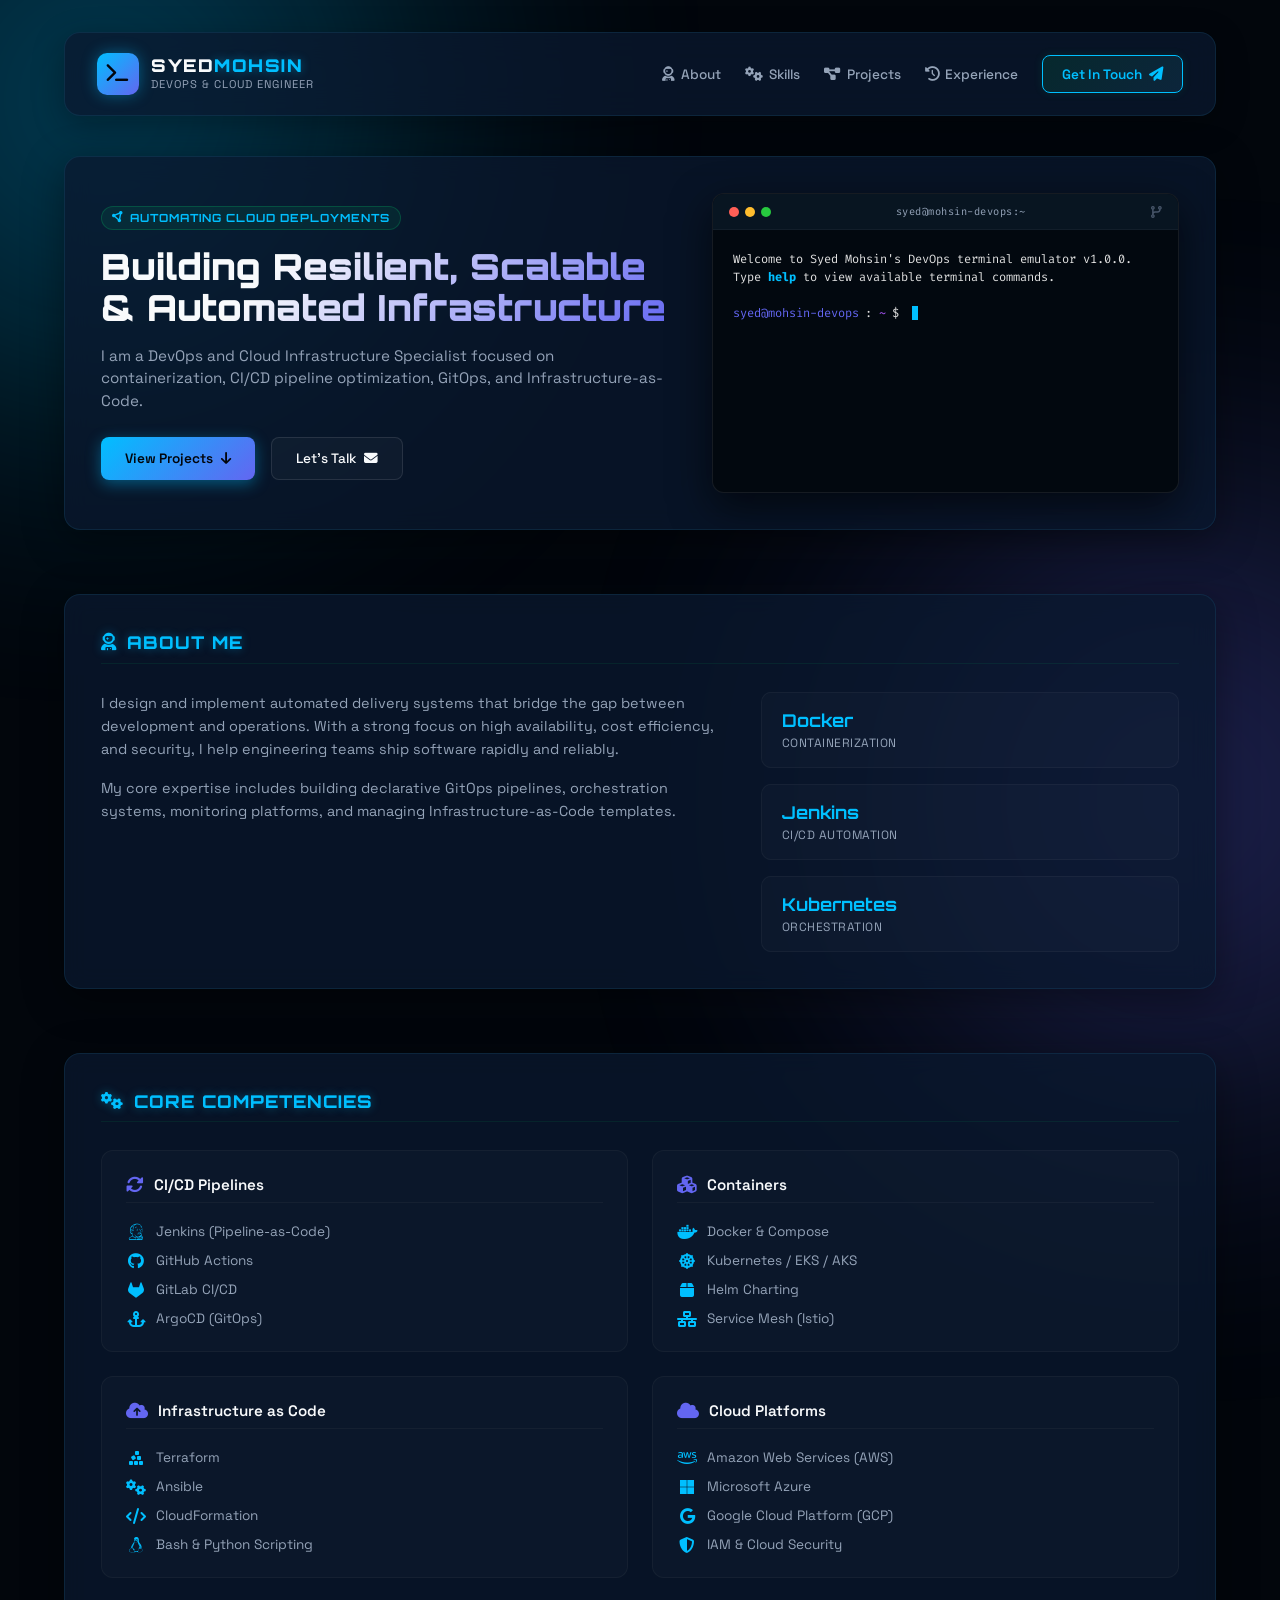
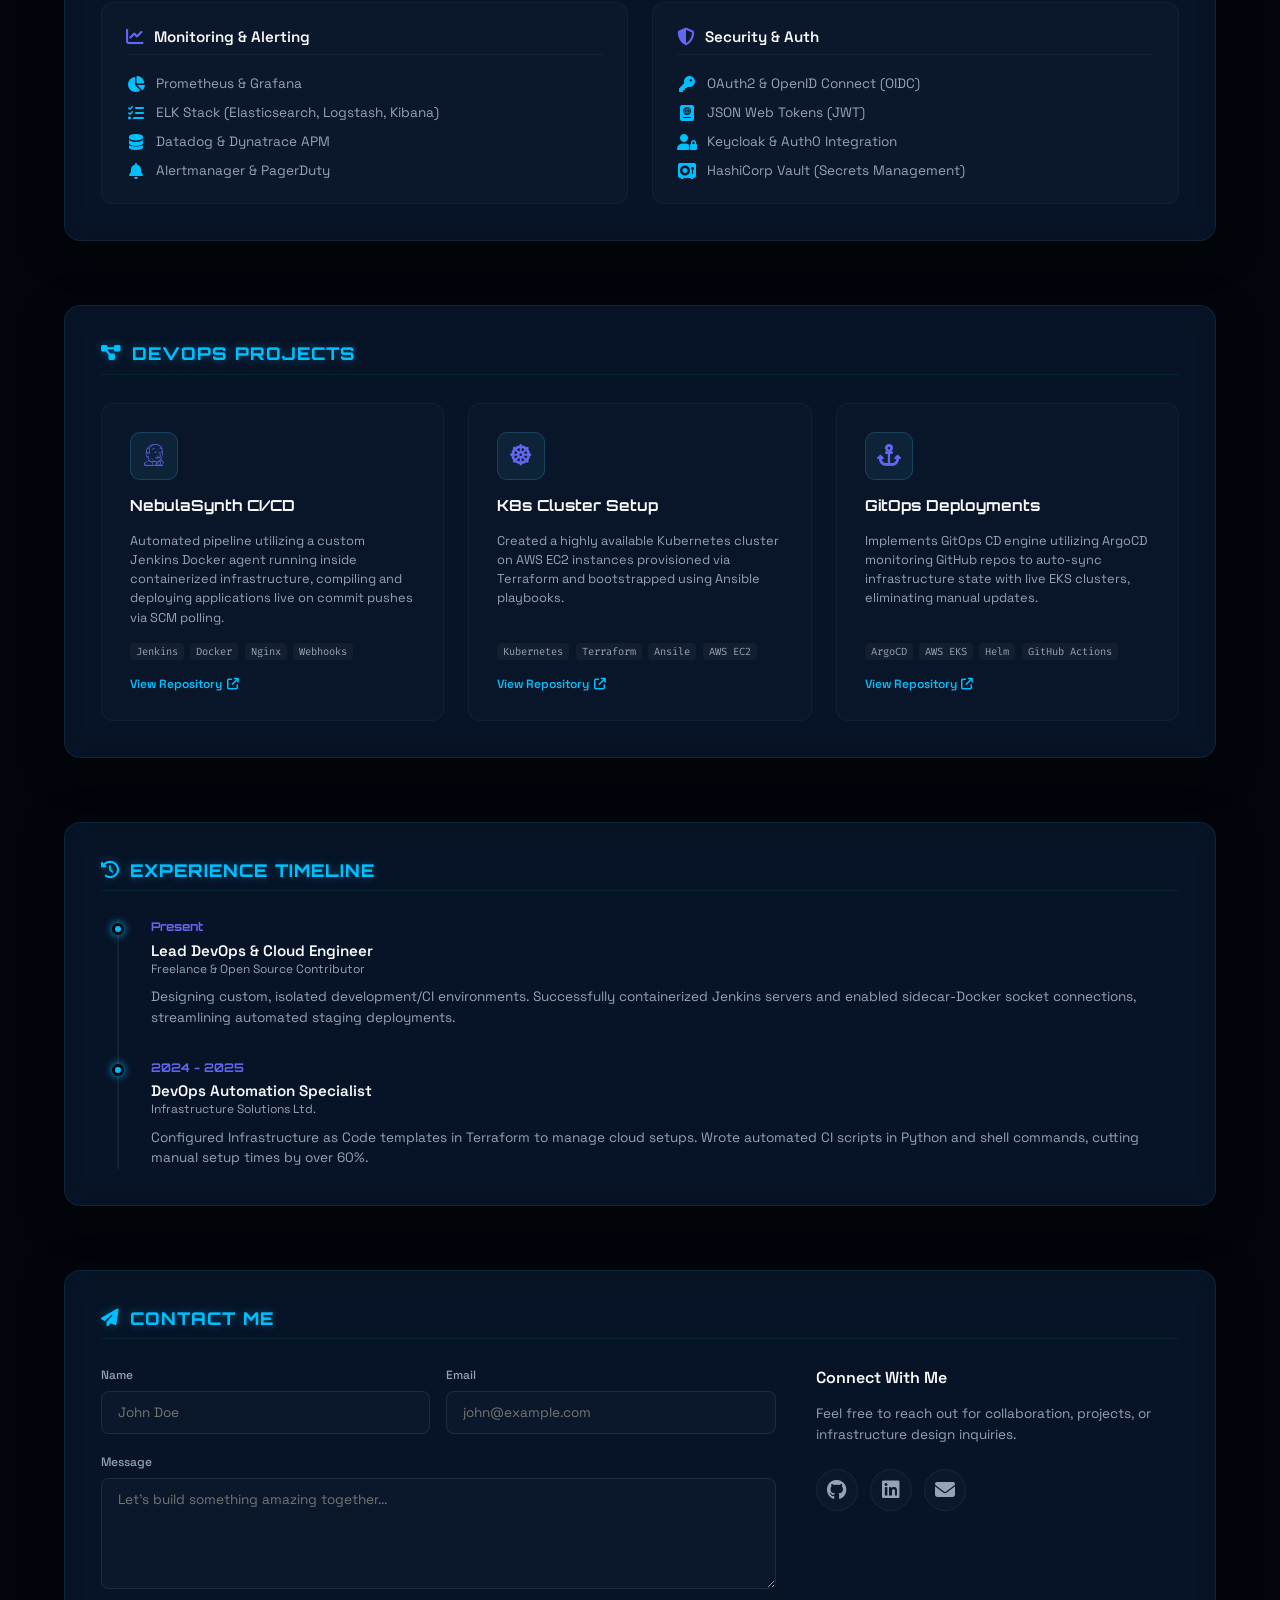
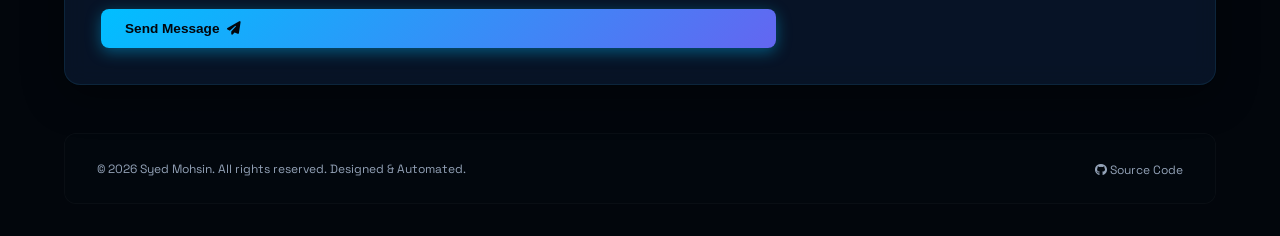
==== commit b43bef1c: "Feat: Add Monitoring and Authentication skills to portfolio and terminal emulator" ====
--- a/DevOps-Project-41/index.html
+++ b/DevOps-Project-41/index.html
@@ -154,17 +154,45 @@
                         </ul>
                     </div>
 
-                    <!-- Cloud & Monitoring -->
-                    <div class="skill-category">
-                        <div class="category-header">
-                            <i class="fa-solid fa-chart-line"></i>
-                            <h3>Cloud & Observability</h3>
+                    <!-- Cloud Platforms -->
+                    <div class="skill-category">
+                        <div class="category-header">
+                            <i class="fa-solid fa-cloud"></i>
+                            <h3>Cloud Platforms</h3>
                         </div>
                         <ul class="skill-list">
                             <li><i class="fa-brands fa-aws"></i> Amazon Web Services (AWS)</li>
                             <li><i class="fa-brands fa-microsoft"></i> Microsoft Azure</li>
+                            <li><i class="fa-brands fa-google"></i> Google Cloud Platform (GCP)</li>
+                            <li><i class="fa-solid fa-shield-halved"></i> IAM & Cloud Security</li>
+                        </ul>
+                    </div>
+
+                    <!-- Monitoring & Observability -->
+                    <div class="skill-category">
+                        <div class="category-header">
+                            <i class="fa-solid fa-chart-line"></i>
+                            <h3>Monitoring & Alerting</h3>
+                        </div>
+                        <ul class="skill-list">
                             <li><i class="fa-solid fa-chart-pie"></i> Prometheus & Grafana</li>
-                            <li><i class="fa-solid fa-list-check"></i> ELK Stack / Loki</li>
+                            <li><i class="fa-solid fa-list-check"></i> ELK Stack (Elasticsearch, Logstash, Kibana)</li>
+                            <li><i class="fa-solid fa-database"></i> Datadog & Dynatrace APM</li>
+                            <li><i class="fa-solid fa-bell"></i> Alertmanager & PagerDuty</li>
+                        </ul>
+                    </div>
+
+                    <!-- Security & Authentication -->
+                    <div class="skill-category">
+                        <div class="category-header">
+                            <i class="fa-solid fa-shield-halved"></i>
+                            <h3>Security & Auth</h3>
+                        </div>
+                        <ul class="skill-list">
+                            <li><i class="fa-solid fa-key"></i> OAuth2 & OpenID Connect (OIDC)</li>
+                            <li><i class="fa-solid fa-passport"></i> JSON Web Tokens (JWT)</li>
+                            <li><i class="fa-solid fa-user-lock"></i> Keycloak & Auth0 Integration</li>
+                            <li><i class="fa-solid fa-vault"></i> HashiCorp Vault (Secrets Management)</li>
                         </ul>
                     </div>
                 </div>
--- a/DevOps-Project-41/styles.css
+++ b/DevOps-Project-41/styles.css
@@ -5,25 +5,25 @@
 
 /* --- Custom Variables & Palette --- */
 :root {
-    --bg-darkest: #030a10;
-    --bg-dark: #06111a;
-    --bg-panel: rgba(6, 20, 32, 0.75);
-    --bg-panel-solid: #081724;
-    --border-color: rgba(0, 230, 118, 0.1);
-    --border-color-glow: rgba(0, 230, 118, 0.35);
+    --bg-darkest: #02060c; /* rich pitch black */
+    --bg-dark: #0a192f; /* deep navy blue */
+    --bg-panel: rgba(10, 25, 47, 0.75); /* transparent navy blue glass */
+    --bg-panel-solid: #0d223f;
+    --border-color: rgba(64, 196, 255, 0.1); /* transparent blue border */
+    --border-color-glow: rgba(64, 196, 255, 0.35);
     
     /* Neon Accents */
-    --neon-cyan: #00e676; /* vibrant green */
-    --neon-cyan-glow: rgba(0, 230, 118, 0.4);
-    --neon-blue: #40c4ff; /* sky blue */
-    --neon-blue-glow: rgba(64, 196, 255, 0.4);
-    --neon-purple: #7c4dff;
-    --neon-purple-glow: rgba(124, 77, 255, 0.4);
+    --neon-cyan: #00bfff; /* vibrant electric sky blue */
+    --neon-cyan-glow: rgba(0, 191, 255, 0.4);
+    --neon-blue: #6366f1; /* electric indigo/blue */
+    --neon-blue-glow: rgba(99, 102, 241, 0.4);
+    --neon-purple: #a855f7; /* neon purple */
+    --neon-purple-glow: rgba(168, 85, 247, 0.4);
     
     /* Text Colors */
-    --text-primary: #f1f7f3;
-    --text-secondary: #8ab698;
-    --text-muted: #4e6b56;
+    --text-primary: #f8fafc; /* crisp white/slate */
+    --text-secondary: #94a3b8; /* cool grey/slate */
+    --text-muted: #475569;
     
     /* Fonts */
     --font-primary: 'Space Grotesk', sans-serif;
